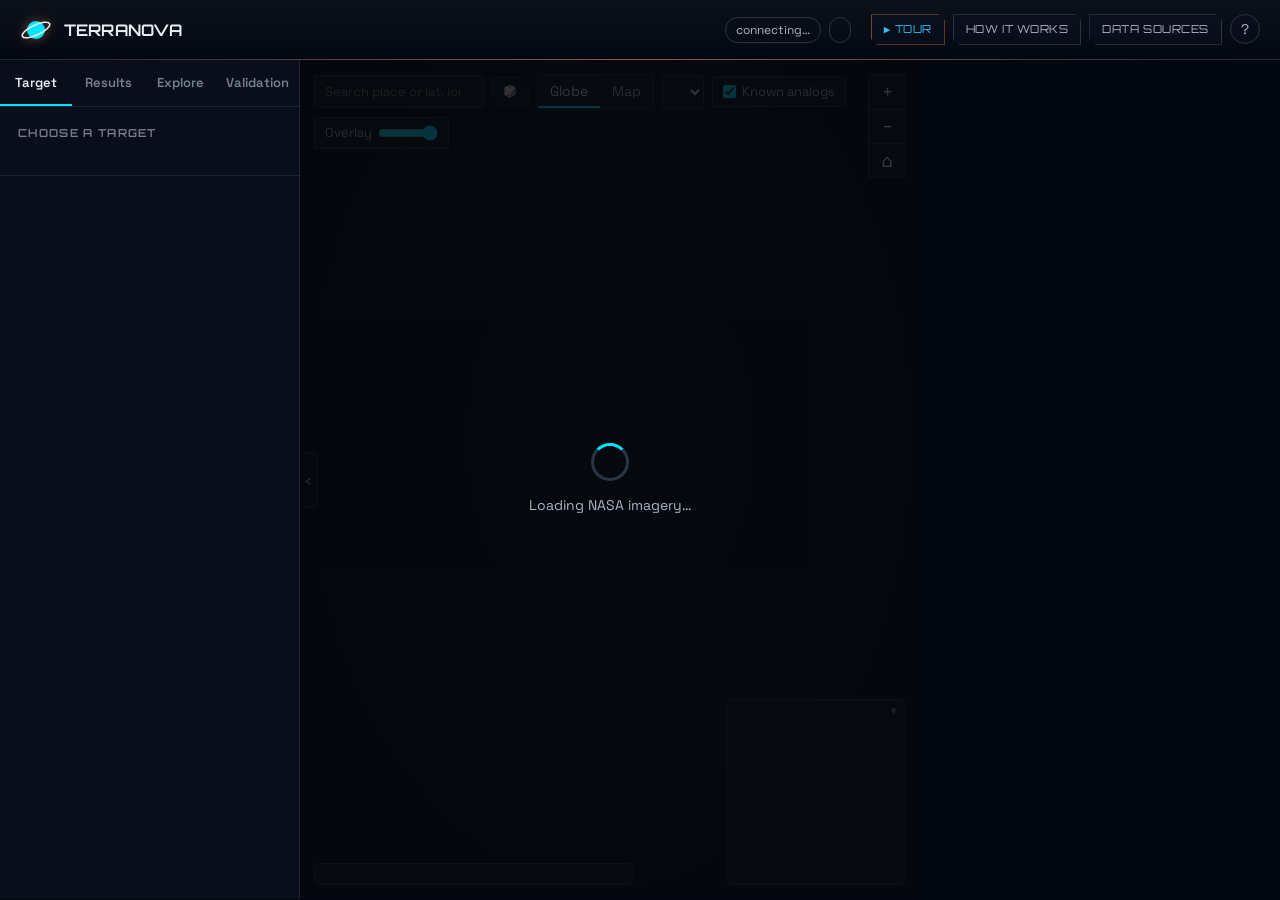
==== web/index.html @ b816eacd "feat: redesign frontend with Modern Aerospace theme and interactive starfield" ====
<!DOCTYPE html>
<html lang="en">
<head>
<meta charset="utf-8">
<meta name="viewport" content="width=device-width, initial-scale=1">
<title>TerraNova</title>
<meta name="description" content="Find places on Earth that behave like Moon and Mars base sites, scored from NASA data.">
<link rel="icon" href="data:image/svg+xml,%3Csvg xmlns='http://www.w3.org/2000/svg' viewBox='0 0 32 32'%3E%3Ccircle cx='16' cy='16' r='9' fill='%23f08a4b'/%3E%3Cellipse cx='16' cy='16' rx='15' ry='5' fill='none' stroke='%23e8edf3' stroke-width='1.6' transform='rotate(-25 16 16)'/%3E%3C/svg%3E">
<link rel="preconnect" href="https://fonts.googleapis.com">
<link rel="preconnect" href="https://fonts.gstatic.com" crossorigin>
<link href="https://fonts.googleapis.com/css2?family=Orbitron:wght@400..900&family=Space+Grotesk:wght@300..700&display=swap" rel="stylesheet">
<link rel="stylesheet" href="styles.css">
<script type="importmap">
  { "imports": { "three": "./vendor/three/three.module.min.js" } }
</script>
</head>
<body>
<a class="skip" href="#results">Skip to ranked sites</a>

<header class="topbar">
  <div class="brand">
    <svg class="brand-mark" viewBox="0 0 32 32" aria-hidden="true">
      <circle cx="16" cy="16" r="9" fill="var(--accent)"/>
      <ellipse cx="16" cy="16" rx="15" ry="5" fill="none" stroke="currentColor" stroke-width="1.6" transform="rotate(-25 16 16)"/>
    </svg>
    <div>
      <h1>TerraNova</h1>
      <p class="tagline">Earth analogs for Moon &amp; Mars base sites, scored from NASA data</p>
    </div>
  </div>
  <div class="chips" aria-live="polite">
    <span class="chip" id="chipMode">connecting…</span>
    <span class="chip" id="chipCells"></span>
    <button class="chip chip-button" id="chipAuc" type="button" hidden></button>
  </div>
  <nav class="top-actions">
    <button class="ghost tour-button" id="startTour" type="button" title="Guided tour (T)"><span aria-hidden="true">▶</span> Tour</button>
    <button class="ghost" id="openMethod" type="button">How it works</button>
    <button class="ghost" id="openSources" type="button">Data sources</button>
    <button class="icon-button" id="openKeys" type="button" aria-label="Keyboard shortcuts" title="Keyboard shortcuts (?)">?</button>
  </nav>
</header>

<main class="layout">
  <aside class="panel sidebar" id="sidebar" aria-label="Controls and Results">
    <div class="tabs" role="tablist">
      <button role="tab" id="tabTarget" aria-selected="true" aria-controls="target" type="button">Target</button>
      <button role="tab" id="tabResults" aria-selected="false" aria-controls="results" type="button">Results</button>
      <button role="tab" id="tabExplore" aria-selected="false" aria-controls="explore" type="button">Explore</button>
      <button role="tab" id="tabValidation" aria-selected="false" aria-controls="validation" type="button">Validation</button>
    </div>

    <section id="target" role="tabpanel" aria-labelledby="tabTarget">
      <div class="block">
        <h2 class="eyebrow">Choose a target</h2>
        <div id="targets" role="radiogroup" aria-label="Target site"></div>
        <div class="target-detail" id="targetDetail"></div>
      </div>
    </section>

    <section id="results" role="tabpanel" aria-labelledby="tabResults" tabindex="-1" hidden>
      <details class="advanced-settings discovery">
        <summary>Advanced Settings &amp; Filters</summary>
        <div class="block" style="padding-top: 10px;">
          <div class="block-head">
            <h3 class="eyebrow">Weights</h3>
            <button class="link-button" id="resetWeights" type="button">Reset</button>
          </div>
          <p class="hint">Drag to change how much each criterion counts.</p>
          <div class="weights" id="weights"></div>
        </div>
        <div class="block" style="padding-top: 10px; border-bottom: 0;">
          <h3 class="eyebrow">Discovery settings</h3>
          <div class="topk">
            <label for="topK">Show top <b class="num" id="topKValue">20</b> sites</label>
            <input type="range" id="topK" min="5" max="100" step="5" value="20">
          </div>
          <label class="toggle disc-toggle"><input type="checkbox" id="newOnly" checked>
            <span>New sites only <small>hide places within 500 km of a known analog</small></span></label>
          <div class="topk">
            <label for="spreadKm">Spread results: at least <b class="num" id="spreadValue">800 km</b> apart</label>
            <input type="range" id="spreadKm" min="0" max="2000" step="100" value="800">
          </div>
          <div class="disc-row">
            <label for="perCountry">Max per country</label>
            <select id="perCountry">
              <option value="0">no limit</option><option value="1">1</option>
              <option value="2" selected>2</option><option value="3">3</option><option value="5">5</option>
            </select>
          </div>
          <div class="topk">
            <label for="tolerance">Permissible error <b class="num" id="toleranceValue">exact</b></label>
            <input type="range" id="tolerance" min="0" max="3" step="0.25" value="0">
            <small class="hint">Higher = full match anywhere within a band around the target.</small>
          </div>
        </div>
      </details>
      <div class="results-head">
        <p class="hint" id="resultsSummary">Scoring…</p>
        <div class="export">
          <button class="ghost small" id="exportGeojson" type="button">GeoJSON</button>
          <button class="ghost small" id="exportCsv" type="button">CSV</button>
        </div>
      </div>
      <section class="compare" id="compare" hidden aria-label="Pinned sites"></section>
      <ol class="site-list" id="siteList"></ol>
      <article class="detail" id="detail" hidden></article>
    </section>

    <section id="explore" role="tabpanel" aria-labelledby="tabExplore" tabindex="-1" hidden></section>
    <section id="validation" role="tabpanel" aria-labelledby="tabValidation" tabindex="-1" hidden></section>
  </aside>

  <section class="stage" aria-label="Map of Earth analog scores">
    <canvas id="starfield" aria-hidden="true"></canvas>
    <div class="view" id="globe" role="img" aria-label="3D globe of analog scores. Click anywhere to inspect a location."></div>
    <canvas class="view" id="flatmap" hidden aria-label="Flat map of analog scores. Click anywhere to inspect a location."></canvas>
    <div class="labels" id="labels" aria-hidden="true"></div>

    <div class="stage-controls">
      <div class="search" role="search">
        <label class="visually-hidden" for="search">Search a place or type lat, lon</label>
        <input id="search" type="search" placeholder="Search place or lat, lon  ( / )" autocomplete="off"
          role="combobox" aria-expanded="false" aria-controls="searchResults" aria-autocomplete="list">
        <ul class="search-results" id="searchResults" role="listbox" hidden></ul>
      </div>
      <button class="ghost surprise" id="surprise" type="button" title="Fly to a random strong match you have not seen (R)" aria-label="Surprise me">🎲 <span>Surprise me</span></button>
      <div class="segmented" role="group" aria-label="View">
        <button type="button" data-view="globe" aria-pressed="true">Globe</button>
        <button type="button" data-view="map" aria-pressed="false">Map</button>
      </div>
      <label class="select">
        <span class="visually-hidden">Map layer</span>
        <select id="layer"></select>
      </label>
      <label class="toggle">
        <input type="checkbox" id="showKnown" checked>
        <span>Known analogs</span>
      </label>
      <label class="toggle opacity" title="Opacity of the data overlay">
        <span>Overlay</span>
        <input type="range" id="overlayOpacity" min="0" max="100" step="5" value="100" aria-label="Overlay opacity">
      </label>
    </div>

    <div class="zoom-controls" role="group" aria-label="Zoom">
      <button type="button" id="zoomIn" aria-label="Zoom in" title="Zoom in (or scroll)">+</button>
      <button type="button" id="zoomOut" aria-label="Zoom out" title="Zoom out">−</button>
      <button type="button" id="zoomHome" aria-label="Reset view" title="Reset view">⌂</button>
    </div>

    <div class="legend" id="legend" aria-live="polite"></div>

    <button class="edge-toggle left" id="toggleSidebar" type="button" aria-controls="sidebar" aria-expanded="true" aria-label="Hide the sidebar">‹</button>

    <figure class="twin" id="twin">
      <button class="box-toggle" id="twinToggle" type="button" aria-expanded="true" aria-label="Hide the target globe">▾</button>
      <canvas id="twinCanvas" width="360" height="360" tabindex="0" role="img"
        aria-label="Target body globe. Drag or use arrow keys to rotate, scroll to zoom, double-click or Home to return to the site."></canvas>
      <figcaption id="twinCaption"></figcaption>
    </figure>

    <div class="tooltip" id="tooltip" role="status" hidden></div>
    <div class="tour-caption" id="tourCaption" role="status" aria-live="polite" hidden>
      <div class="tour-step" id="tourStep"></div>
      <p id="tourText"></p>
      <div class="tour-actions">
        <button class="ghost small" id="tourPrev" type="button">Back</button>
        <button class="primary small" id="tourNext" type="button">Next</button>
        <button class="link-button" id="tourStop" type="button">End tour</button>
      </div>
      <div class="tour-progress"><i id="tourBar"></i></div>
    </div>

    <div class="loading" id="loading">
      <div class="spinner" aria-hidden="true"></div>
      <p id="loadingText">Loading NASA imagery…</p>
    </div>
  </section>
</main>

<dialog id="welcomeModal" aria-labelledby="welcomeTitle">
  <div class="dialog-body" style="text-align: center; padding: 40px;">
    <h2 id="welcomeTitle" style="font-size: 24px; margin-bottom: 10px;">Welcome to TerraNova</h2>
    <p style="margin-bottom: 30px; font-size: 15px;">Discover places on Earth that act as analogs for Moon and Mars base sites, based on NASA data.<br>To get started, choose a target below:</p>
    <div id="welcomeTargets" role="radiogroup" aria-label="Target site" class="target-grid" style="justify-content: center; max-width: 600px; margin: 0 auto;">
      <!-- Populated dynamically like #targets -->
    </div>
    <div style="margin-top: 30px;">
      <button class="primary" id="welcomeStartBtn" type="button" disabled>Select a target to start</button>
    </div>
  </div>
</dialog>

<dialog id="methodDialog" aria-labelledby="methodTitle">
  <div class="dialog-body">
    <div class="dialog-head">
      <h2 id="methodTitle">How it works</h2>
      <button class="icon-button" data-close type="button" aria-label="Close">✕</button>
    </div>
    <div id="methodContent"></div>
  </div>
</dialog>

<dialog id="sourcesDialog" aria-labelledby="sourcesTitle">
  <div class="dialog-body">
    <div class="dialog-head">
      <h2 id="sourcesTitle">Data sources</h2>
      <button class="icon-button" data-close type="button" aria-label="Close">✕</button>
    </div>
    <div id="sourcesContent"></div>
  </div>
</dialog>

<section class="godseye" id="godseye" hidden aria-label="God's Eye 3D site view">
  <canvas id="geCanvas"></canvas>
  <header class="ge-top">
    <div>
      <p class="eyebrow ge-eyebrow">God's Eye · 3D terrain</p>
      <h2 id="geTitle"></h2>
      <p class="ge-sub" id="geSub"></p>
      <div class="ge-badges" id="geBadges"></div>
    </div>
    <div class="ge-top-actions">
      <button class="ghost small" id="geReset" type="button" title="Reset camera, sun, surface, height, overlays and tools">Reset all</button>
      <button class="icon-button ge-close" id="geClose" type="button" aria-label="Close 3D view (Esc)">✕</button>
    </div>
  </header>
  <aside class="ge-panel">
    <h3 class="eyebrow">Terrain in the scored cell</h3>
    <div id="geStats" class="ge-stats"></div>
    <h3 class="eyebrow">Sun</h3>
    <div class="segmented ge-presets" role="group" aria-label="Sun presets">
      <button type="button" data-sun="earth">Midday</button>
      <button type="button" data-sun="evening">Evening</button>
      <button type="button" data-sun="lunar">Lunar pole</button>
    </div>
    <label class="ge-slider">Elevation <b id="geSunElevValue" class="num"></b>
      <input type="range" id="geSunElev" min="0.5" max="85" step="0.5" value="55"></label>
    <label class="ge-slider">Direction <b id="geSunAzValue" class="num"></b>
      <input type="range" id="geSunAz" min="0" max="359" step="1" value="160"></label>
    <p class="hint" id="geSunNote"></p>
    <h3 class="eyebrow">View</h3>
    <div class="segmented ge-presets" role="group" aria-label="Surface">
      <button type="button" data-imagery="s2" aria-pressed="true">Satellite</button>
      <button type="button" data-imagery="relief" aria-pressed="false">Relief</button>
      <button type="button" data-imagery="slope" aria-pressed="false">Slope</button>
      <button type="button" data-imagery="elevation" aria-pressed="false">Elevation</button>
    </div>
    <div class="ge-slope-legend ge-elev-legend" id="geElevLegend" hidden>
      <div class="ramp"></div>
      <div class="scale num"><span id="geElevLo"></span><span id="geElevHi"></span></div>
    </div>
    <div class="ge-slope-legend" id="geSlopeLegend" hidden>
      <div class="ramp"></div>
      <div class="scale num"><span>0°</span><span>5°</span><span>15° rover limit</span><span>30°+</span></div>
    </div>
    <label class="toggle ge-toggle"><input type="checkbox" id="geContours"><span>Contour lines <small id="geContourStep"></small></span></label>
    <label class="ge-slider">Height exaggeration <b id="geExagValue" class="num">1× true scale</b>
      <input type="range" id="geExag" min="1" max="6" step="0.5" value="1"></label>
    <label class="toggle ge-toggle"><input type="checkbox" id="geCell" checked><span>Outline the scored cell</span></label>
    <h3 class="eyebrow">Explore</h3>
    <div class="ge-tools">
      <button class="ghost small" type="button" id="geProfileBtn" aria-pressed="false">Measure a profile</button>
      <button class="ghost small" type="button" id="geSunPlay" aria-pressed="false">▶ Play sun</button>
    </div>
    <p class="hint" id="geToolHint">Click the terrain to probe any point.</p>
    <div id="geProbe" class="ge-probe" hidden></div>
    <div id="geProfile" class="ge-profile" hidden></div>
    <p class="hint ge-status" id="geStatus" role="status"></p>
  </aside>
  <div class="ge-hud">
    <div class="ge-north" aria-hidden="true"><svg id="geNorth" viewBox="0 0 20 20" width="22" height="22"><path d="M10 2 L15 16 L10 13 L5 16 Z" fill="#f08a4b"/><path d="M10 2 L10 13 L5 16 Z" fill="#ffb27d"/></svg><small>N</small></div>
    <div class="ge-scale"><div class="ge-scale-bar" id="geScaleBar"></div><span id="geScaleLabel" class="num"></span></div>
    <div class="ge-vscale" id="geVScale">Vertical: true scale</div>
  </div>
  <div class="ge-hover" id="geHover" hidden></div>
  <p class="ge-credit" id="geCredit"></p>
  <div class="loading ge-loading" id="geLoading"><div class="spinner" aria-hidden="true"></div><p>Descending…</p></div>
</section>

<dialog id="keysDialog" aria-labelledby="keysTitle">
  <div class="dialog-body">
    <div class="dialog-head">
      <h2 id="keysTitle">Keyboard shortcuts</h2>
      <button class="icon-button" data-close type="button" aria-label="Close">✕</button>
    </div>
    <table class="keys">
      <tr><td><kbd>/</kbd></td><td>Search a place or coordinates</td></tr>
      <tr><td><kbd>J</kbd> <kbd>K</kbd></td><td>Next / previous ranked site</td></tr>
      <tr><td><kbd>E</kbd></td><td>God's Eye 3D view of the open site</td></tr>
      <tr><td><kbd>P</kbd></td><td>Pin the open site to compare</td></tr>
      <tr><td><kbd>G</kbd> <kbd>M</kbd></td><td>Globe / flat map</td></tr>
      <tr><td><kbd>+</kbd> <kbd>−</kbd> <kbd>0</kbd></td><td>Zoom in / out / reset</td></tr>
      <tr><td><kbd>V</kbd></td><td>Validation tab</td></tr>
      <tr><td><kbd>T</kbd></td><td>Start the guided tour</td></tr>
      <tr><td><kbd>R</kbd></td><td>Surprise me: fly to a random strong match</td></tr>
      <tr><td><kbd>Esc</kbd></td><td>Close the 3D view, a dialog or the tour</td></tr>
    </table>
  </div>
</dialog>

<div class="toast" id="toast" role="alert" hidden></div>

<script type="module" src="app.js"></script>
</body>
</html>
---- web/styles.css ----
/* TerraNova - interface styles. Dark "mission" theme, no external assets. */

:root {
  color-scheme: dark;
  --bg: #030712;
  --bg-2: #0b1120;
  --panel: #090e1a;
  --panel-2: #101725;
  --line: #1d2633;
  --line-2: #2a3545;
  --ink: #e8edf3;
  --ink-2: #aab5c3;
  --ink-3: #74818f;
  --accent: #00e5ff;
  --accent-strong: #38bdf8;
  --accent-soft: rgba(0, 229, 255, 0.15);
  --moon: #c9d3e0;
  --mars: #e0724a;
  --good: #0ca30c;
  --focus: #7cc4ff;
  --radius: 6px;
  --radius-sm: 3px;
  --font: "Space Grotesk", system-ui, -apple-system, sans-serif;
  --mono: "Orbitron", ui-monospace, "Cascadia Mono", monospace;
  --shadow: 0 10px 30px rgba(0, 0, 0, 0.45);
}

* { box-sizing: border-box; }
/* The hidden attribute must beat any display rule (e.g. .view { display: block }),
   otherwise a hidden view keeps covering the other one and swallows pointer events. */
[hidden] { display: none !important; }
html, body { height: 100%; }
body { overflow-x: hidden; }
body {
  margin: 0;
  background: var(--bg);
  color: var(--ink);
  font: 14px/1.5 var(--font);
  -webkit-font-smoothing: antialiased;
}
h1, h2, h3 { margin: 0; font-family: var(--mono); font-weight: 700; letter-spacing: 0.03em; text-transform: uppercase; }
p { margin: 0; }
a { color: var(--accent-strong); text-underline-offset: 2px; }
button { font: inherit; color: inherit; }
:focus-visible { outline: 2px solid var(--focus); outline-offset: 2px; border-radius: 4px; }
.visually-hidden { position: absolute; width: 1px; height: 1px; overflow: hidden; clip: rect(0 0 0 0); white-space: nowrap; }
.skip { position: absolute; left: -999px; top: 8px; z-index: 50; background: var(--panel); padding: 8px 12px; }
.skip:focus { left: 8px; }
.num { font-variant-numeric: tabular-nums; }

/* ------------------------------------------------------------------ top bar */

.topbar {
  display: flex; align-items: center; gap: 20px;
  padding: 10px 20px; min-height: 60px;
  border-bottom: 1px solid var(--line);
  background: linear-gradient(180deg, #0b111a, var(--bg));
}
.brand { display: flex; align-items: center; gap: 12px; min-width: 0; }
.brand-mark { width: 32px; height: 32px; color: var(--ink); flex: none; }
.brand h1 { font-size: 16px; font-weight: 650; letter-spacing: 0.01em; }
.tagline { color: var(--ink-3); font-size: 12px; }
.chips { display: flex; gap: 8px; flex-wrap: wrap; margin-left: auto; }
.chip {
  display: inline-flex; align-items: center; gap: 6px;
  padding: 3px 10px; border: 1px solid var(--line-2); border-radius: 999px;
  color: var(--ink-2); font-size: 12px; white-space: nowrap; background: transparent;
}
.chip .dot { width: 7px; height: 7px; border-radius: 50%; background: var(--ink-3); }
.chip .dot.on { background: var(--good); box-shadow: 0 0 8px var(--good); }
.chip-button { cursor: pointer; }
.chip-button:hover { border-color: var(--accent); color: var(--ink); }
.top-actions { display: flex; gap: 8px; }

button.ghost {
  background: rgba(11, 18, 33, 0.4); border: 1px solid var(--line-2); border-radius: 0;
  padding: 6px 12px; cursor: pointer; color: var(--ink-2); transition: all 0.2s ease;
  clip-path: polygon(0 0, calc(100% - 6px) 0, 100% 6px, 100% 100%, 6px 100%, 0 calc(100% - 6px));
  font-family: var(--mono); text-transform: uppercase; letter-spacing: 0.05em; font-size: 11px;
}
button.ghost:hover { color: var(--accent); border-color: var(--accent); background: rgba(0, 229, 255, 0.1); box-shadow: 0 0 10px rgba(0,229,255,0.2); }
button.ghost.small { padding: 4px 10px; font-size: 10px; clip-path: polygon(0 0, calc(100% - 4px) 0, 100% 4px, 100% 100%, 4px 100%, 0 calc(100% - 4px)); }
.link-button { background: none; border: 0; color: var(--accent-strong); cursor: pointer; padding: 2px 4px; font-size: 12px; }
.icon-button { background: rgba(11, 18, 33, 0.4); border: 1px solid var(--line-2); border-radius: 50%; width: 30px; height: 30px; cursor: pointer; color: var(--ink-2); transition: all 0.2s ease; display: inline-flex; align-items: center; justify-content: center; }

/* ------------------------------------------------------------------- layout */

.layout {
  --sidebar-w: 360px;
  display: grid;
  grid-template-columns: var(--sidebar-w) minmax(0, 1fr);
  height: calc(100vh - 61px);
  min-height: 560px;
}
.panel { background: var(--panel); overflow-y: auto; scrollbar-width: thin; scrollbar-color: var(--line-2) transparent; display: flex; flex-direction: column; }
.sidebar { border-right: 1px solid var(--line); }
.block { padding: 18px 18px 20px; border-bottom: 1px solid var(--line); }
.block-head { display: flex; justify-content: space-between; align-items: baseline; }
.eyebrow { font-size: 11px; font-weight: 600; letter-spacing: 0.12em; text-transform: uppercase; color: var(--ink-3); margin-bottom: 12px; }
.hint { color: var(--ink-3); font-size: 12px; }

/* ------------------------------------------------------------------ targets */

.targets { display: grid; grid-template-columns: 1fr 1fr; gap: 10px; }
.target-card {
  display: flex; flex-direction: column; align-items: center; gap: 8px; text-align: center;
  padding: 14px 8px 12px; border: 1px solid var(--line-2); border-radius: var(--radius);
  background: var(--panel-2); cursor: pointer; transition: border-color .15s, background .15s;
}
.target-card:hover { border-color: var(--ink-3); }
.target-card[aria-checked="true"] { border-color: var(--accent); background: linear-gradient(180deg, var(--accent-soft), transparent); }
.planet {
  width: 64px; height: 64px; border-radius: 50%;
  background-size: 200% 100%; background-position: 30% 50%;
  box-shadow: inset -12px -8px 22px rgba(0,0,0,.85), inset 4px 3px 10px rgba(255,255,255,.12), 0 0 18px rgba(0,0,0,.6);
}
.target-card strong { font-size: 13px; font-weight: 600; line-height: 1.25; }
.target-card small { color: var(--ink-3); font-size: 11px; }
.target-detail { margin-top: 14px; }
.target-detail p { color: var(--ink-2); font-size: 13px; }
.target-links { display: flex; flex-wrap: wrap; gap: 4px 14px; margin: 8px 0 12px; font-size: 12px; }
.profile { width: 100%; border-collapse: collapse; font-size: 12px; }
.profile caption { text-align: left; color: var(--ink-3); font-size: 11px; letter-spacing: .1em; text-transform: uppercase; padding-bottom: 6px; }
.profile th, .profile td { padding: 5px 0; border-top: 1px solid var(--line); text-align: left; vertical-align: top; }
.profile th { font-weight: 500; color: var(--ink-2); padding-right: 8px; }
.profile td { color: var(--ink); text-align: right; }
.profile td .note { display: block; color: var(--ink-3); font-size: 11px; white-space: normal; }
.tag {
  display: inline-block; padding: 0 6px; border-radius: 4px; font-size: 10.5px; letter-spacing: .02em;
  border: 1px solid var(--line-2); color: var(--ink-2); white-space: nowrap;
}

/* ------------------------------------------------------------------ weights */

.weights { display: flex; flex-direction: column; gap: 12px; margin-top: 12px; }
.weight label { display: flex; justify-content: space-between; gap: 8px; font-size: 13px; }
.weight .val { color: var(--ink-2); font-variant-numeric: tabular-nums; }
.weight.off label span:first-child { color: var(--ink-3); }
.weight .sub { color: var(--ink-3); font-size: 11px; }
input[type=range] { width: 100%; accent-color: var(--accent); margin: 4px 0 0; height: 20px; }

/* -------------------------------------------------------------------- stage */

.stage {
  position: relative; overflow: hidden; min-width: 0;
  background: radial-gradient(ellipse at 50% 45%, #050b1a 0%, #030712 70%);
}
#starfield {
  position: absolute; inset: 0; width: 100%; height: 100%;
  pointer-events: none; z-index: 0;
}
.view { position: absolute; inset: 0; width: 100%; height: 100%; display: block; }
.view canvas { display: block; }
#globe { cursor: grab; }
#globe:active { cursor: grabbing; }
#flatmap { cursor: crosshair; }
.labels { position: absolute; inset: 0; pointer-events: none; overflow: hidden; }
.marker {
  position: absolute; transform: translate(-50%, -50%);
  min-width: 22px; height: 22px; padding: 0 5px; border-radius: 11px;
  display: grid; place-items: center;
  background: rgba(8, 12, 18, .85); border: 1.5px solid var(--accent);
  color: var(--ink); font-size: 11px; font-weight: 650; font-variant-numeric: tabular-nums;
  pointer-events: auto; cursor: pointer; transition: transform .15s, background .15s;
}
.marker:hover, .marker.active { background: var(--accent); color: #1b0c03; transform: translate(-50%, -50%) scale(1.15); }
.marker.known {
  min-width: 10px; width: 10px; height: 10px; padding: 0; border-radius: 2px;
  transform: translate(-50%, -50%) rotate(45deg);
  background: var(--ink); border: 1.5px solid #06090f; cursor: help;
}
.marker.known:hover { transform: translate(-50%, -50%) rotate(45deg) scale(1.3); background: #fff; }
.marker.pick { min-width: 14px; width: 14px; height: 14px; padding: 0; border: 2px solid #fff; background: transparent; box-shadow: 0 0 0 2px rgba(0,0,0,.5); pointer-events: none; }

.stage-controls {
  position: absolute; top: 14px; left: 14px; display: flex; gap: 8px; flex-wrap: wrap; align-items: center;
}
.segmented { display: inline-flex; border: 1px solid var(--line-2); border-radius: var(--radius-sm); overflow: hidden; background: rgba(10,15,23,.85); }
.segmented button { border: 0; background: transparent; padding: 6px 12px; cursor: pointer; color: var(--ink-2); }
.segmented button[aria-pressed="true"] { background: var(--panel-2); color: var(--ink); box-shadow: inset 0 -2px 0 var(--accent); }
.select select {
  background: rgba(10,15,23,.85); color: var(--ink); border: 1px solid var(--line-2);
  border-radius: var(--radius-sm); padding: 6px 10px; font: inherit;
}
.toggle {
  display: inline-flex; align-items: center; gap: 6px; padding: 5px 10px;
  background: rgba(10,15,23,.85); border: 1px solid var(--line-2); border-radius: var(--radius-sm);
  color: var(--ink-2); font-size: 13px; cursor: pointer;
}
.toggle input { accent-color: var(--accent); margin: 0; }

.legend {
  position: absolute; left: 14px; bottom: 14px; width: min(320px, calc(100% - 28px));
  padding: 10px 12px; border: 1px solid var(--line-2); border-radius: var(--radius);
  background: rgba(10,15,23,.88); backdrop-filter: blur(6px);
}
.legend .title { font-size: 12px; color: var(--ink); font-weight: 600; }
.legend .ramp { height: 10px; border-radius: 3px; margin: 7px 0 4px; }
.legend .scale { display: flex; justify-content: space-between; font-size: 11px; color: var(--ink-3); font-variant-numeric: tabular-nums; }
.legend .note { font-size: 11px; color: var(--ink-3); margin-top: 4px; }

.twin {
  position: absolute; right: 14px; bottom: 14px; margin: 0; width: 180px;
  padding: 8px; border: 1px solid var(--line-2); border-radius: var(--radius);
  background: rgba(10,15,23,.88); text-align: center;
}
.twin canvas { width: 164px; height: 164px; display: block; margin: 0 auto; }
.twin figcaption { font-size: 11px; color: var(--ink-3); line-height: 1.35; margin-top: 4px; }
.twin figcaption strong { color: var(--ink); font-weight: 600; display: block; font-size: 12px; }

.tooltip {
  position: absolute; pointer-events: none; z-index: 5;
  padding: 7px 10px; border-radius: var(--radius-sm); border: 1px solid var(--line-2);
  background: rgba(6,9,15,.94); font-size: 12px; box-shadow: var(--shadow); white-space: nowrap;
}
.tooltip .t-title { font-weight: 600; }
.tooltip .t-sub { color: var(--ink-3); }
.credit { position: absolute; right: 204px; bottom: 16px; font-size: 10.5px; color: var(--ink-3); text-align: right; max-width: 280px; }
.credit a { color: var(--ink-3); }

.loading {
  position: absolute; inset: 0; display: grid; place-content: center; justify-items: center; gap: 14px;
  background: rgba(5,8,13,.8); color: var(--ink-2); z-index: 10; transition: opacity .4s;
}
.loading.done { opacity: 0; pointer-events: none; }
.spinner { width: 38px; height: 38px; border-radius: 50%; border: 3px solid var(--line-2); border-top-color: var(--accent); animation: spin 0.9s linear infinite; }
@keyframes spin { to { transform: rotate(360deg); } }

/* -------------------------------------------------------------- right panel */

.tabs { display: flex; border-bottom: 1px solid var(--line); position: sticky; top: 0; background: var(--panel); z-index: 2; }
.tabs button { flex: 1; background: none; border: 0; padding: 13px 10px; cursor: pointer; color: var(--ink-3); font-weight: 600; font-size: 13px; }
.tabs button[aria-selected="true"] { color: var(--ink); box-shadow: inset 0 -2px 0 var(--accent); }
#results, #validation { padding: 14px 16px 24px; outline: none; }
.results-head { display: flex; align-items: center; justify-content: space-between; gap: 8px; margin-bottom: 10px; }
.export { display: flex; gap: 6px; }

.site-list { list-style: none; margin: 0; padding: 0; display: flex; flex-direction: column; gap: 8px; }
.site {
  display: grid; grid-template-columns: 30px 1fr auto; gap: 4px 10px; align-items: center;
  padding: 10px 12px; border: 1px solid var(--line); border-radius: var(--radius);
  background: var(--panel-2); cursor: pointer; width: 100%; text-align: left;
  transition: border-color .15s, transform .15s;
}
.site:hover { border-color: var(--line-2); transform: translateX(2px); }
.site.active { border-color: var(--accent); }
.site .rank {
  grid-row: span 2; width: 28px; height: 28px; border-radius: 50%; display: grid; place-items: center;
  border: 1.5px solid var(--accent); font-size: 12px; font-weight: 700; font-variant-numeric: tabular-nums;
}
.site .name { font-weight: 600; font-size: 13.5px; overflow: hidden; text-overflow: ellipsis; white-space: nowrap; }
.site .meta { color: var(--ink-3); font-size: 11.5px; display: flex; gap: 8px; align-items: center; flex-wrap: wrap; }
.site .score { grid-row: span 2; text-align: right; }
.site .score b { display: block; font-size: 17px; font-variant-numeric: tabular-nums; color: var(--ink); }
.site .score small { color: var(--ink-3); font-size: 11px; }
.site .bar { grid-column: 2 / 4; }

.bar { height: 4px; border-radius: 2px; background: var(--line); overflow: hidden; }
.bar > i { display: block; height: 100%; border-radius: 2px; background: var(--accent); }

.novelty { display: inline-flex; align-items: center; gap: 4px; font-size: 10.5px; padding: 0 7px; border-radius: 999px; border: 1px solid var(--line-2); color: var(--ink-2); white-space: nowrap; }
.novelty.new { border-color: var(--accent); color: var(--accent-strong); }
.novelty.new::before { content: "✦"; font-size: 9px; }
.novelty.known { color: var(--ink-3); }
.novelty.known::before { content: "◆"; font-size: 8px; }

/* detail */
.detail { animation: rise .25s ease-out; }
@keyframes rise { from { opacity: 0; transform: translateY(6px); } to { opacity: 1; transform: none; } }
.detail .back { margin-bottom: 12px; }
.detail h3 { font-size: 19px; font-weight: 650; line-height: 1.25; }
.detail .coords { display: flex; gap: 8px; align-items: center; color: var(--ink-3); font-size: 12px; margin: 4px 0 12px; flex-wrap: wrap; }
.hero { display: flex; align-items: flex-end; gap: 14px; padding: 14px; border-radius: var(--radius); background: var(--panel-2); border: 1px solid var(--line); }
.hero .big { font-size: 40px; font-weight: 700; line-height: 1; font-variant-numeric: tabular-nums; }
.hero .big small { font-size: 18px; color: var(--ink-3); font-weight: 600; }
.hero .what { color: var(--ink-2); font-size: 12px; }
.hero .what b { color: var(--ink); font-weight: 600; }
.section-title { font-size: 11px; font-weight: 600; letter-spacing: .12em; text-transform: uppercase; color: var(--ink-3); margin: 18px 0 8px; }
.crit { padding: 8px 0; border-top: 1px solid var(--line); }
.crit:first-of-type { border-top: 0; }
.crit .row { display: flex; justify-content: space-between; gap: 8px; font-size: 13px; }
.crit .row .pct { font-variant-numeric: tabular-nums; color: var(--ink); font-weight: 600; }
.crit .vs { color: var(--ink-3); font-size: 11.5px; margin: 2px 0 5px; }
.crit.off { opacity: .55; }
.crit .bar { height: 6px; border-radius: 3px; }
.crit .bar > i { border-radius: 3px; }
.notice { font-size: 12px; color: var(--ink-2); border-left: 2px solid var(--accent); padding: 4px 0 4px 10px; margin-top: 10px; }
.verify { display: grid; grid-template-columns: 1fr 1fr; gap: 8px; }
.verify a {
  display: block; padding: 8px 10px; border: 1px solid var(--line-2); border-radius: var(--radius-sm);
  text-decoration: none; color: var(--ink); font-size: 12.5px; background: var(--panel-2);
}
.verify a:hover { border-color: var(--accent); }
.verify a small { display: block; color: var(--ink-3); font-size: 11px; }
details.drawer { margin-top: 10px; border: 1px solid var(--line); border-radius: var(--radius-sm); background: var(--bg-2); }
details.drawer summary { cursor: pointer; padding: 8px 10px; color: var(--ink-2); font-size: 12.5px; }
details.drawer > div { padding: 0 10px 10px; font-size: 12px; color: var(--ink-2); }
details.drawer ul { margin: 0; padding-left: 18px; }
details.drawer li { margin: 4px 0; }
pre.json { max-height: 260px; overflow: auto; font: 11px/1.45 var(--mono); color: var(--ink-2); background: #05080c; padding: 10px; border-radius: 6px; margin: 8px 0 0; }

/* validation */
.auc-hero { display: flex; gap: 14px; align-items: center; padding: 14px; border-radius: var(--radius); background: var(--panel-2); border: 1px solid var(--line); }
.auc-hero .big { font-size: 38px; font-weight: 700; font-variant-numeric: tabular-nums; line-height: 1; }
.auc-hero p { color: var(--ink-2); font-size: 12.5px; }
.controls { width: 100%; border-collapse: collapse; font-size: 12px; margin-top: 8px; }
.controls th { text-align: left; font-weight: 500; color: var(--ink-3); font-size: 11px; padding: 6px 4px; border-bottom: 1px solid var(--line); }
.controls td { padding: 7px 4px; border-bottom: 1px solid var(--line); vertical-align: middle; }
.controls td.n { text-align: right; font-variant-numeric: tabular-nums; }
.controls .pbar { width: 70px; }
.role { font-size: 10.5px; padding: 0 6px; border-radius: 4px; border: 1px solid var(--line-2); white-space: nowrap; }
.role.positive { border-color: var(--accent); color: var(--accent-strong); }
.role.negative { color: var(--ink-3); }
.role.geology { color: var(--ink-2); border-style: dashed; }

/* dialogs */
dialog {
  width: min(760px, calc(100vw - 32px)); max-height: calc(100vh - 48px); padding: 0;
  border: 1px solid var(--line-2); border-radius: 14px; background: var(--panel); color: var(--ink);
  box-shadow: var(--shadow);
}
dialog::backdrop { background: rgba(2, 4, 8, .7); backdrop-filter: blur(3px); }
.dialog-body { padding: 20px 24px 24px; overflow-y: auto; max-height: calc(100vh - 50px); }
.dialog-head { display: flex; justify-content: space-between; align-items: center; margin-bottom: 14px; }
.dialog-head h2 { font-size: 18px; }
.dialog-body h3 { font-size: 14px; margin: 18px 0 6px; }
.dialog-body p, .dialog-body li { color: var(--ink-2); font-size: 13.5px; }
.dialog-body ol, .dialog-body ul { padding-left: 20px; margin: 6px 0; }
.dialog-body li { margin: 4px 0; }
.formula { font: 13px/1.6 var(--mono); background: #05080c; border: 1px solid var(--line); border-radius: 8px; padding: 10px 12px; color: var(--ink); overflow-x: auto; }
.src-table { width: 100%; border-collapse: collapse; font-size: 12.5px; margin-top: 6px; }
.src-table th, .src-table td { text-align: left; padding: 6px 6px; border-bottom: 1px solid var(--line); vertical-align: top; }
.src-table th { color: var(--ink-3); font-weight: 500; }
.src-table code { font-family: var(--mono); font-size: 11.5px; color: var(--ink-2); }

.toast {
  position: fixed; bottom: 20px; left: 50%; transform: translateX(-50%); z-index: 60;
  padding: 10px 16px; border-radius: var(--radius); background: #3a1414; border: 1px solid #7a2a2a; color: #ffd9d9;
  box-shadow: var(--shadow); max-width: min(560px, calc(100vw - 32px));
}

/* --------------------------------------------------------------- responsive */

@media (max-width: 1280px) {
  .layout { grid-template-columns: 300px minmax(0, 1fr) 360px; }
  .tagline { display: none; }
}
@media (max-width: 1020px) {
  .layout { grid-template-columns: minmax(0, 1fr); height: auto; }
  .stage { height: min(62vh, 560px); min-height: 380px; order: -1; }
  .panel { overflow: visible; border: 0; }
  .panel-right { border-top: 1px solid var(--line); }
  .credit { display: none; }
}
@media (max-width: 640px) {
  .topbar { flex-wrap: wrap; padding: 10px 16px; gap: 10px; }
  .chips { margin-left: 0; order: 3; width: 100%; }
  .top-actions { margin-left: auto; }
  .top-actions button.ghost { padding: 5px 8px; font-size: 12px; }
  .brand h1 { font-size: 15px; }
  .twin { width: 120px; padding: 6px; }
  .twin canvas { width: 108px; height: 108px; }
  .twin figcaption { display: none; }
  .legend { width: calc(100% - 150px); }
  .block, #results, #validation { padding-left: 16px; padding-right: 16px; }
  .verify { grid-template-columns: 1fr; }
}
@media (prefers-reduced-motion: reduce) {
  *, *::before, *::after { animation-duration: 0.01ms !important; transition-duration: 0.01ms !important; }
}

/* ------------------------------------------------------------ zoom + peek */

.zoom-controls {
  position: absolute; top: 14px; right: 14px; display: flex; flex-direction: column;
  border: 1px solid var(--line-2); border-radius: var(--radius-sm); overflow: hidden;
  background: rgba(10,15,23,.88);
}
.zoom-controls button {
  width: 36px; height: 34px; border: 0; background: transparent; cursor: pointer;
  color: var(--ink); font-size: 18px; line-height: 1;
}
.zoom-controls button + button { border-top: 1px solid var(--line-2); }
.zoom-controls button:hover { background: var(--panel-2); color: var(--accent-strong); }

.tooltip.peek { width: 220px; white-space: normal; padding: 8px; }
.peek-img {
  position: relative; width: 204px; height: 204px; margin-bottom: 7px;
  border-radius: 6px; overflow: hidden; background: #0b1119;
}
.peek-img img, .peek-img canvas { width: 100%; height: 100%; display: block; object-fit: cover; }
.peek-img .cellbox {
  position: absolute; left: 37.5%; top: 37.5%; width: 25%; height: 25%;
  border: 1.5px solid var(--accent-strong); box-shadow: 0 0 0 1px rgba(0,0,0,.6);
}
.peek-img .src {
  position: absolute; left: 0; right: 0; bottom: 0; padding: 3px 6px;
  font-size: 10px; color: #dfe6ee; background: linear-gradient(transparent, rgba(0,0,0,.75));
}
.peek-img.loading::after {
  content: ""; position: absolute; inset: 0; margin: auto; width: 22px; height: 22px;
  border-radius: 50%; border: 2px solid var(--line-2); border-top-color: var(--accent);
  animation: spin .9s linear infinite;
}
.tooltip .t-row { display: flex; justify-content: space-between; gap: 8px; align-items: center; }

/* --------------------------------------------- targets, manual entry, top-k */

.group-label { font-size: 11px; color: var(--ink-3); margin: 12px 0 6px; letter-spacing: .04em; }
.group-label:first-child { margin-top: 0; }
.target-grid { display: grid; grid-template-columns: repeat(auto-fill, minmax(92px, 1fr)); gap: 8px; }
.target-grid .target-card { padding: 10px 6px 9px; gap: 6px; }
.target-grid .planet { width: 46px; height: 46px; }
.target-grid .target-card strong { font-size: 12px; }
.target-grid .target-card small { font-size: 10.5px; }
.planet-custom {
  display: grid; place-items: center; background: var(--panel); border: 1px dashed var(--ink-3);
  box-shadow: none; color: var(--ink-2); font-size: 20px;
}
.how { margin-top: 10px; font-size: 12px !important; color: var(--ink-3) !important; }
.how b { color: var(--ink-2); font-weight: 600; }
.profile tr.unused th { color: var(--ink-3); }

.manual { margin-top: 12px; display: flex; flex-direction: column; gap: 8px; }
.manual-row { display: grid; grid-template-columns: 1fr 118px; gap: 2px 8px; align-items: center; }
.manual-use { display: flex; gap: 6px; align-items: center; font-size: 12.5px; color: var(--ink-2); }
.manual-use input { accent-color: var(--accent); margin: 0; }
.manual-input { display: flex; align-items: center; gap: 4px; }
.manual-input input, .manual-body select {
  width: 100%; min-width: 0; background: var(--bg-2); color: var(--ink); border: 1px solid var(--line-2);
  border-radius: 5px; padding: 4px 6px; font: inherit; font-size: 12.5px; font-variant-numeric: tabular-nums;
}
.manual-input input:disabled { opacity: .4; }
.manual-input .unit { font-size: 11px; color: var(--ink-3); min-width: 34px; }
.range-hint { grid-column: 1 / -1; font-size: 10.5px; color: var(--ink-3); padding-left: 22px; }
.manual-body { display: grid; gap: 4px; font-size: 12px; color: var(--ink-2); margin-top: 4px; }
.manual-actions { display: flex; gap: 8px; align-items: center; flex-wrap: wrap; }
button.primary {
  background: var(--accent); color: #030712; border: 1px solid var(--accent); border-radius: 0;
  padding: 7px 14px; font-weight: 700; cursor: pointer; transition: all 0.2s ease;
  clip-path: polygon(0 0, calc(100% - 8px) 0, 100% 8px, 100% 100%, 8px 100%, 0 calc(100% - 8px));
  font-family: var(--mono); text-transform: uppercase; letter-spacing: 0.05em; font-size: 12px;
  box-shadow: 0 0 15px rgba(0,229,255,0.3);
}
button.primary:hover { background: var(--accent-strong); border-color: var(--accent-strong); box-shadow: 0 0 25px rgba(56,189,248,0.5); }

.topk { margin-bottom: 12px; padding: 10px 12px; border: 1px solid var(--line); border-radius: var(--radius); background: var(--panel-2); }
.topk label { font-size: 13px; color: var(--ink-2); }
.topk label b { color: var(--ink); }
.topk-scale { display: flex; justify-content: space-between; font-size: 10.5px; color: var(--ink-3); padding: 0 2px; }
.toggle.opacity input[type=range] { width: 80px; height: 16px; margin: 0; }

/* ------------------------------------------------------------------ polish */

.topbar { position: relative; }
.topbar::after {
  content: ""; position: absolute; left: 0; right: 0; bottom: -1px; height: 1px;
  background: linear-gradient(90deg, transparent, rgba(240,138,75,.55), transparent);
}
.brand-mark { filter: drop-shadow(0 0 6px rgba(240,138,75,.45)); }
.target-card { position: relative; overflow: hidden; }
.target-card::after {
  content: ""; position: absolute; inset: 0; pointer-events: none; opacity: 0; transition: opacity .2s;
  background: radial-gradient(circle at 50% 0%, rgba(240,138,75,.18), transparent 70%);
}
.target-card:hover::after, .target-card[aria-checked="true"]::after { opacity: 1; }
.target-card[aria-checked="true"] .planet { box-shadow: inset -12px -8px 22px rgba(0,0,0,.85), 0 0 0 2px var(--accent), 0 0 18px rgba(240,138,75,.35); }
.site .rank { transition: background .15s, color .15s; }
.site:hover .rank, .site.active .rank { background: var(--accent); color: #1b0c03; }
.site .pin-star { color: #7cc4ff; font-size: 11px; }

/* lower-ranked markers are small dots until hovered, so the top 10 stay readable */
.marker.minor { min-width: 12px; width: 12px; height: 12px; padding: 0; font-size: 0; border-width: 1.5px; background: var(--accent); }
.marker.minor:hover, .marker.minor.active, .marker.minor:focus-visible { min-width: 22px; width: auto; height: 22px; padding: 0 5px; font-size: 11px; }
.marker.pinned { box-shadow: 0 0 0 3px rgba(124,196,255,.6); }

.legend .hist { display: flex; align-items: flex-end; gap: 1px; height: 26px; margin-top: 8px; }
.legend .hist i { flex: 1; background: var(--line-2); border-radius: 1px 1px 0 0; min-height: 1px; }
.legend .hist i.hot { background: var(--accent); }
.legend .scale.abs { position: relative; height: 14px; display: block; }
.legend .scale.abs span { position: absolute; transform: translateX(-50%); white-space: nowrap; }
.legend .scale.abs span:first-child { transform: none; }
.legend .scale.abs span:last-child { transform: translateX(-100%); }
.legend .credit-line { font-size: 10.5px; color: var(--ink-3); margin-top: 6px; border-top: 1px solid var(--line); padding-top: 5px; }
.legend .credit-line a { color: var(--ink-3); }

button.primary.small { padding: 4px 10px; font-size: 12px; }
.tour-button { color: var(--accent-strong) !important; border-color: rgba(240,138,75,.45) !important; }
.icon-button:hover { color: var(--accent); border-color: var(--accent); background: rgba(0, 229, 255, 0.1); box-shadow: 0 0 10px rgba(0,229,255,0.2); }

/* ------------------------------------------------------------------ search */

.search { position: relative; }
.search input {
  width: 250px; background: rgba(10,15,23,.88); color: var(--ink); border: 1px solid var(--line-2);
  border-radius: var(--radius-sm); padding: 6px 10px; font: inherit; font-size: 13px;
}
.search input:focus { border-color: var(--accent); outline: none; box-shadow: 0 0 0 3px rgba(240,138,75,.18); }
.search-results {
  position: absolute; top: calc(100% + 4px); left: 0; width: 320px; z-index: 8; margin: 0; padding: 4px;
  list-style: none; background: rgba(8,12,18,.97); border: 1px solid var(--line-2); border-radius: var(--radius);
  box-shadow: var(--shadow);
}
.search-results li { padding: 7px 9px; border-radius: 6px; cursor: pointer; display: grid; gap: 1px; }
.search-results li[aria-selected="true"], .search-results li:hover { background: var(--panel-2); }
.search-results .s-name { font-size: 13px; }
.search-results .s-meta { font-size: 11px; color: var(--ink-3); }
.search-results .s-empty { color: var(--ink-3); font-size: 12px; cursor: default; }

/* -------------------------------------------------------------------- tour */

.tour-caption {
  position: fixed; left: 50%; bottom: 20px; transform: translateX(-50%); z-index: 9;
  width: min(560px, calc(100% - 28px)); padding: 14px 16px 10px; border-radius: 12px; z-index: 60;
  background: rgba(8,12,18,.95); border: 1px solid rgba(240,138,75,.45); box-shadow: var(--shadow);
  animation: rise .3s ease-out;
}
.tour-step { font-size: 11px; letter-spacing: .12em; text-transform: uppercase; color: var(--accent-strong); }
.tour-caption p { font-size: 14px; color: var(--ink); margin: 6px 0 10px; line-height: 1.5; }
.tour-actions { display: flex; gap: 8px; align-items: center; }
.tour-actions .link-button { margin-left: auto; }
.tour-progress { height: 2px; background: var(--line); margin-top: 10px; border-radius: 1px; overflow: hidden; }
.tour-progress i { display: block; height: 100%; background: var(--accent); transition: width .3s; }
body.touring .legend, body.touring .twin { opacity: .35; }

/* ----------------------------------------------------------------- compare */

.compare { margin-bottom: 12px; border: 1px solid rgba(124,196,255,.35); border-radius: var(--radius); background: var(--panel-2); padding: 10px 12px; }
.compare-head { display: flex; justify-content: space-between; align-items: baseline; margin-bottom: 6px; }
.compare-head h4 { font-size: 11px; letter-spacing: .12em; text-transform: uppercase; color: var(--ink-3); margin: 0; }
.compare table { width: 100%; border-collapse: collapse; font-size: 12px; table-layout: fixed; }
.compare th, .compare td { padding: 5px 4px; border-top: 1px solid var(--line); text-align: right; font-variant-numeric: tabular-nums; }
.compare th:first-child, .compare td:first-child { text-align: left; color: var(--ink-3); width: 36%; }
.compare thead th { border-top: 0; color: var(--ink); font-weight: 600; overflow: hidden; text-overflow: ellipsis; white-space: nowrap; }
.compare td.best { color: var(--accent-strong); font-weight: 600; }
.compare .unpin { background: none; border: 0; color: var(--ink-3); cursor: pointer; padding: 0 2px; }
.detail-actions { display: flex; gap: 8px; margin: 12px 0 2px; flex-wrap: wrap; align-items: center; }
.godseye-button {
  display: inline-flex; align-items: center; gap: 8px; padding: 9px 14px; border-radius: var(--radius-sm); cursor: pointer;
  background: linear-gradient(135deg, #f08a4b, #d8612a); color: #1b0c03; border: 0; font-weight: 700;
  box-shadow: 0 6px 18px rgba(240,138,75,.25);
}
.godseye-button:hover { filter: brightness(1.08); }
.godseye-button:disabled { filter: grayscale(1); opacity: .5; cursor: not-allowed; }

/* -------------------------------------------------------------- God's Eye */

.godseye { position: fixed; inset: 0; z-index: 40; background: #05080d; transition: opacity .45s, transform .45s; }
.godseye.entering { opacity: 0; transform: scale(1.04); }
.godseye canvas { position: absolute; inset: 0; width: 100%; height: 100%; display: block; }
.ge-top {
  position: absolute; top: 0; left: 0; right: 0; display: flex; justify-content: space-between; gap: 16px;
  padding: 16px 20px 28px; background: linear-gradient(180deg, rgba(4,7,11,.85), transparent); pointer-events: none;
}
.ge-top > * { pointer-events: auto; }
.ge-eyebrow { color: var(--accent-strong); margin-bottom: 4px; }
.ge-top h2 { font-size: 22px; font-weight: 650; }
.ge-sub { color: var(--ink-2); font-size: 13px; }
.ge-badges { display: flex; gap: 6px; margin-top: 6px; flex-wrap: wrap; }
.ge-top-actions { display: flex; gap: 8px; align-items: flex-start; }
.ge-close { width: 36px; height: 36px; font-size: 15px; background: rgba(10,15,23,.8); }
.ge-panel {
  position: absolute; right: 16px; top: 110px; bottom: 60px; width: 300px; overflow-y: auto; padding: 14px 16px;
  background: rgba(8,12,18,.86); border: 1px solid var(--line-2); border-radius: 12px; backdrop-filter: blur(8px);
  scrollbar-width: thin;
}
.ge-panel .eyebrow { margin: 14px 0 8px; }
.ge-panel .eyebrow:first-child { margin-top: 0; }
.ge-stats { display: grid; grid-template-columns: 1fr 1fr; gap: 8px; }
.ge-stat { padding: 8px 10px; border-radius: 8px; background: var(--panel-2); border: 1px solid var(--line); }
.ge-stat span { display: block; font-size: 11px; color: var(--ink-3); }
.ge-stat b { font-size: 16px; }
.ge-stat.wide { grid-column: 1 / -1; }
.ge-stat .bar { margin-top: 6px; height: 5px; }
.ge-stats .hint, .ge-compare { grid-column: 1 / -1; }
.ge-compare { font-size: 12px; color: var(--ink-2); border-left: 2px solid var(--accent); padding-left: 10px; margin: 2px 0 0; }
.ge-presets { display: flex; margin-bottom: 8px; }
.ge-presets button { flex: 1; }
.ge-slider { display: block; font-size: 12.5px; color: var(--ink-2); margin: 8px 0 2px; }
.ge-slider b { float: right; color: var(--ink); font-weight: 600; }
.ge-toggle { margin-top: 8px; }
.ge-status:empty { display: none; }
.ge-hud { position: absolute; left: 20px; bottom: 44px; display: flex; gap: 14px; align-items: flex-end; }
.ge-north {
  width: 44px; height: 44px; border-radius: 50%; display: grid; place-items: center; position: relative;
  background: rgba(8,12,18,.85); border: 1px solid var(--line-2);
}
.ge-north svg { display: block; }
.ge-north small { position: absolute; top: -16px; font-size: 10px; color: var(--ink-3); }
.ge-scale { display: grid; gap: 3px; font-size: 11px; color: var(--ink-2); }
.ge-scale-bar { height: 6px; border: 2px solid var(--ink); border-top: 0; min-width: 20px; }
.ge-credit { position: absolute; left: 20px; right: 340px; bottom: 12px; font-size: 10.5px; color: var(--ink-3); }
.godseye.lunar-sky .ge-top { background: linear-gradient(180deg, rgba(0,0,0,.9), transparent); }

kbd {
  display: inline-block; min-width: 22px; padding: 1px 6px; border-radius: 4px; text-align: center;
  border: 1px solid var(--line-2); border-bottom-width: 2px; background: var(--panel-2); font: 12px var(--mono); color: var(--ink);
}
.keys { border-collapse: collapse; width: 100%; }
.keys td { padding: 7px 6px; border-bottom: 1px solid var(--line); color: var(--ink-2); font-size: 13.5px; }
.keys td:first-child { width: 120px; white-space: nowrap; }

@media (max-width: 1020px) {
  .search input { width: 180px; }
  .ge-panel { top: auto; bottom: 0; right: 0; left: 0; width: auto; max-height: 45vh; border-radius: 12px 12px 0 0; }
  .ge-hud { bottom: calc(45vh + 12px); }
  .ge-credit { display: none; }
  .tour-caption { bottom: 10px; }
}

/* stage controls never run under the zoom buttons */
.stage-controls { right: 64px; }
.select select { max-width: 190px; }
.search input { width: 220px; }
@media (max-width: 1280px) { .search input { width: 170px; } .toggle.opacity input[type=range] { width: 60px; } }
.target-grid .target-card small { white-space: nowrap; }

.target-grid .target-card.custom small { white-space: normal; }
.ge-credit { left: 0; right: 0; bottom: 0; padding: 18px 340px 8px 20px; background: linear-gradient(transparent, rgba(4,7,11,.85)); }
.ge-scale, .ge-north small { text-shadow: 0 1px 3px #000; }
.ge-scale { padding: 4px 8px; border-radius: 6px; background: rgba(8,12,18,.7); }

.profile caption { padding-top: 12px; }
@media (max-width: 640px) {
  .legend .hist, .legend .note, .legend .credit-line, .legend .hist + .scale { display: none; }
  .legend { width: calc(100% - 150px); padding: 8px 10px; }
}

/* rotatable target globe */
.twin canvas { cursor: grab; touch-action: none; border-radius: 50%; }
.twin canvas:active { cursor: grabbing; }
.twin canvas:focus-visible { outline: 2px solid var(--focus); outline-offset: 2px; }
.twin-hint { display: block; font-size: 10px; color: var(--ink-3); opacity: .8; margin-top: 2px; }

/* planet thumbnails on the target cards turn slowly when hovered */
.planet { background-repeat: repeat-x; }
.target-card:hover .planet, .target-card:focus-visible .planet { animation: planet-spin 9s linear infinite; }
@keyframes planet-spin { from { background-position: 30% 50%; } to { background-position: -170% 50%; } }
@media (prefers-reduced-motion: reduce) { .target-card .planet { animation: none !important; } }

/* ------------------------------------------------------ discovery + robust */
.discovery { margin-bottom: 12px; border: 1px solid var(--line); border-radius: var(--radius); background: var(--panel-2); }
.discovery summary { cursor: pointer; padding: 9px 12px; font-size: 12px; font-weight: 600; letter-spacing: .08em; text-transform: uppercase; color: var(--ink-3); }
.discovery[open] summary { border-bottom: 1px solid var(--line); }
.discovery .topk { border: 0; background: none; margin: 0; padding: 8px 12px 4px; }
.discovery .hint { display: block; margin-top: 2px; font-size: 11px; }
.disc-toggle { border: 0; background: none; padding: 8px 12px 2px; align-items: flex-start; }
.disc-toggle small { display: block; color: var(--ink-3); font-size: 11px; }
.disc-row { display: flex; justify-content: space-between; align-items: center; padding: 6px 12px; font-size: 13px; color: var(--ink-2); }
.disc-row select { background: var(--bg-2); color: var(--ink); border: 1px solid var(--line-2); border-radius: 5px; padding: 3px 6px; font: inherit; font-size: 12.5px; }
.site .stable { font-size: 10.5px; color: var(--ink-3); }
.robust { margin-top: 10px; padding: 10px 12px; border: 1px solid var(--line); border-radius: var(--radius); }
.robust .row { display: flex; justify-content: space-between; font-size: 13px; margin-bottom: 5px; }
.robust small { display: block; color: var(--ink-3); font-size: 11px; margin-top: 5px; }
.views { display: grid; grid-template-columns: 1fr 1fr; gap: 8px; }
.views figure { margin: 0; border: 1px solid var(--line); border-radius: 8px; overflow: hidden; background: var(--bg-2); }
.views img { width: 100%; aspect-ratio: 1; object-fit: cover; display: block; }
.views figcaption { font-size: 11px; color: var(--ink-2); padding: 5px 7px; line-height: 1.35; }
.views figcaption small { color: var(--ink-3); }
.views figure.missing img { display: none; }
.views figure.missing figcaption::before { content: "Not available offline. "; color: var(--ink-3); }
.peek3d { width: 100%; height: 100%; display: block; }
.peek-badge { position: absolute; top: 6px; right: 6px; font-size: 10px; padding: 1px 6px; border-radius: 999px; background: rgba(0,0,0,.6); color: var(--ink-2); }

/* ------------------------------------------------------------ explore tab */
#explore { padding: 14px 16px 24px; outline: none; }
.axes { display: flex; gap: 10px; margin: 8px 0; }
.axes label { flex: 1; display: grid; gap: 3px; font-size: 11px; color: var(--ink-3); }
.axes select { background: var(--bg-2); color: var(--ink); border: 1px solid var(--line-2); border-radius: 5px; padding: 4px 6px; font: inherit; font-size: 12px; }
.scatter-wrap { position: relative; }
.scatter { width: 100%; height: auto; display: block; background: var(--bg-2); border: 1px solid var(--line); border-radius: 8px; }
.scatter text { font-size: 9.5px; fill: var(--ink-3); font-family: var(--font); }
.scatter text.axis { font-size: 10.5px; fill: var(--ink-2); }
.scatter text.tl { fill: #7cc4ff; font-size: 10px; }
.scatter .g { stroke: var(--line); stroke-width: 1; }
.scatter .t { stroke: #7cc4ff; stroke-width: 1; stroke-dasharray: 3 3; opacity: .7; }
.scatter .target, .scatter-legend .target { fill: none; stroke: #7cc4ff; stroke-width: 2; }
.scatter .site, .scatter-legend .site { fill: var(--accent); stroke: #1a0f08; stroke-width: 1.5; cursor: pointer; }
.scatter .analog, .scatter-legend .analog { fill: var(--ink); stroke: #06090f; stroke-width: 1.5; cursor: pointer; }
.scatter .site:hover, .scatter .analog:hover { stroke: #fff; stroke-width: 2; }
.scatter-tip { position: absolute; z-index: 3; pointer-events: none; padding: 6px 9px; font-size: 11.5px; border-radius: 6px; background: rgba(6,9,15,.95); border: 1px solid var(--line-2); max-width: 180px; }
.scatter-legend { display: flex; gap: 14px; flex-wrap: wrap; font-size: 11.5px; color: var(--ink-2); margin: 8px 0 4px; }
.scatter-legend span { display: inline-flex; gap: 5px; align-items: center; }

/* ------------------------------------------------------ God's Eye tools */
.ge-slope-legend { margin: 6px 0 4px; }
.ge-slope-legend .ramp { height: 8px; border-radius: 3px; background: linear-gradient(90deg, #f3e7d3 0%, #f0be8c 16.7%, #e8743b 50%, #7a1f0a 100%); }
.ge-slope-legend .scale { position: relative; height: 14px; font-size: 10.5px; color: var(--ink-3); }
.ge-slope-legend .scale span { position: absolute; transform: translateX(-50%); white-space: nowrap; }
.ge-slope-legend .scale span:nth-child(1) { left: 0; transform: none; }
.ge-slope-legend .scale span:nth-child(2) { left: 16.7%; }
.ge-slope-legend .scale span:nth-child(3) { left: 50%; }
.ge-slope-legend .scale span:nth-child(4) { left: 100%; transform: translateX(-100%); }
.ge-toggle small { color: var(--ink-3); font-size: 11px; }
.ge-tools { display: flex; gap: 6px; flex-wrap: wrap; }
.ge-tools button[aria-pressed="true"] { border-color: #7cc4ff; color: #7cc4ff; }
.ge-probe { margin-top: 8px; padding: 8px 10px; border-radius: 8px; background: var(--panel-2); border: 1px solid rgba(124,196,255,.4); font-size: 12.5px; }
.ge-probe small { color: var(--ink-3); }
.ge-probe .ok { color: #7cc4ff; font-size: 11px; margin-left: 4px; }
.ge-probe .warn { color: #ff9b7a; font-size: 11px; margin-left: 4px; }
.ge-profile { margin-top: 8px; padding: 8px 10px; border-radius: 8px; background: var(--panel-2); border: 1px solid var(--line); }
.ge-profile-head { display: flex; justify-content: space-between; font-size: 12.5px; margin-bottom: 4px; }
.ge-chart { width: 100%; height: auto; display: block; }
.ge-chart .area { fill: rgba(124,196,255,.15); }
.ge-chart .stroke { fill: none; stroke: #7cc4ff; stroke-width: 1.6; }
.ge-chart .dot { fill: #ffb27d; stroke: #06090f; stroke-width: 1.2; }
.ge-chart text { font-size: 9px; fill: var(--ink-3); }
.ge-profile-stats { display: grid; grid-template-columns: 1fr 1fr; gap: 3px 10px; font-size: 11.5px; color: var(--ink-3); margin: 6px 0 8px; }
.ge-profile-stats b { color: var(--ink); }

.axes label { min-width: 0; }
.axes select { width: 100%; min-width: 0; }

.surprise { background: rgba(10,15,23,.88) !important; padding: 5px 10px !important; font-size: 13px; }
.surprise:hover { border-color: var(--accent) !important; color: var(--ink) !important; }
@media (max-width: 1280px) { .surprise span { display: none; } }

/* ------------------------------------------------------- hide arrows */
@media (max-width: 1280px) { .layout { --sidebar-w: 320px; } }
body.hide-sidebar .layout { --sidebar-w: 0px; }
body.hide-sidebar .sidebar { display: none; }
/* Pin each area to its column, so hiding a panel never shifts the globe into its slot. */
.sidebar { grid-column: 1; grid-row: 1; }
.stage { grid-column: 2; grid-row: 1; }

.edge-toggle {
  position: absolute; top: 50%; transform: translateY(-50%); z-index: 6; width: 18px; height: 56px; padding: 0;
  border: 1px solid var(--line-2); background: rgba(10,15,23,.9); color: var(--ink-2); cursor: pointer;
  font-size: 15px; line-height: 1;
}
.edge-toggle.left { left: 0; border-left: 0; border-radius: 0 8px 8px 0; }
.edge-toggle:hover { color: var(--accent-strong); background: var(--panel-2); }

.box-toggle {
  background: none; border: 0; color: var(--ink-3); cursor: pointer; padding: 0 2px; font-size: 13px; line-height: 1;
}
.box-toggle:hover { color: var(--ink); }
.legend-head { display: flex; justify-content: space-between; align-items: center; gap: 8px; }
.legend.collapsed > :not(.legend-head) { display: none; }
.twin { position: absolute; }
.twin > .box-toggle { position: absolute; top: 4px; right: 6px; z-index: 2; }
.twin.collapsed { width: auto; min-width: 150px; }
.twin.collapsed canvas, .twin.collapsed .twin-hint { display: none; }
.twin.collapsed figcaption { margin: 0; padding-right: 18px; text-align: left; }

.fold {
  background: none; border: 0; padding: 0; color: inherit; font: inherit; letter-spacing: inherit;
  text-transform: inherit; cursor: pointer; display: inline-flex; gap: 6px; align-items: center;
}
.fold:hover { color: var(--ink); }
.fold .chev { font-size: 10px; width: 10px; }
.block.collapsed > *:not(:first-child) { display: none; }
.block.collapsed .block-head > *:not(h2) { display: none; }
.block.collapsed .eyebrow { margin-bottom: 0; }

@media (max-width: 1020px) {
  .layout { grid-template-columns: minmax(0, 1fr); }
  .panel-left, .stage, .panel-right { grid-column: 1; grid-row: auto; }
  .edge-toggle { display: none; }
  body.hide-left .panel-left, body.hide-right .panel-right { display: block; }
}

.shortfall { color: var(--accent-strong); }

/* ---------------------------------------------- God's Eye true elevation */
.ge-elev-legend .ramp { background: linear-gradient(90deg, #e2f0e8 0%, #84bea2 30%, #2c7456 60%, #123524 100%); }
.ge-elev-legend .scale span:nth-child(1) { left: 0; transform: none; }
.ge-elev-legend .scale span:nth-child(2) { left: 100%; transform: translateX(-100%); }
.ge-vscale {
  align-self: flex-end; padding: 4px 8px; border-radius: 6px; font-size: 11px;
  background: rgba(8,12,18,.8); border: 1px solid var(--line-2); color: var(--ink-2);
}
.ge-vscale.warn { border-color: var(--accent); color: var(--accent-strong); }
.ge-hover {
  position: absolute; z-index: 3; pointer-events: none; padding: 5px 9px; border-radius: 6px;
  background: rgba(6,9,15,.92); border: 1px solid var(--line-2); font-size: 12px; display: grid; gap: 1px;
}
.ge-hover span { color: var(--ink-3); font-size: 11px; }

/* ------------------------------------------------------------- new elements */
.advanced-settings {
  border-bottom: 1px solid var(--line);
  background: var(--panel-2);
}
.advanced-settings summary {
  padding: 14px 18px;
  cursor: pointer;
  font-size: 13px;
  font-weight: 600;
  color: var(--ink-2);
  border-top: 1px solid var(--line);
}
.advanced-settings summary:hover {
  color: var(--ink);
}
.advanced-settings[open] summary {
  border-bottom: 1px solid var(--line);
}
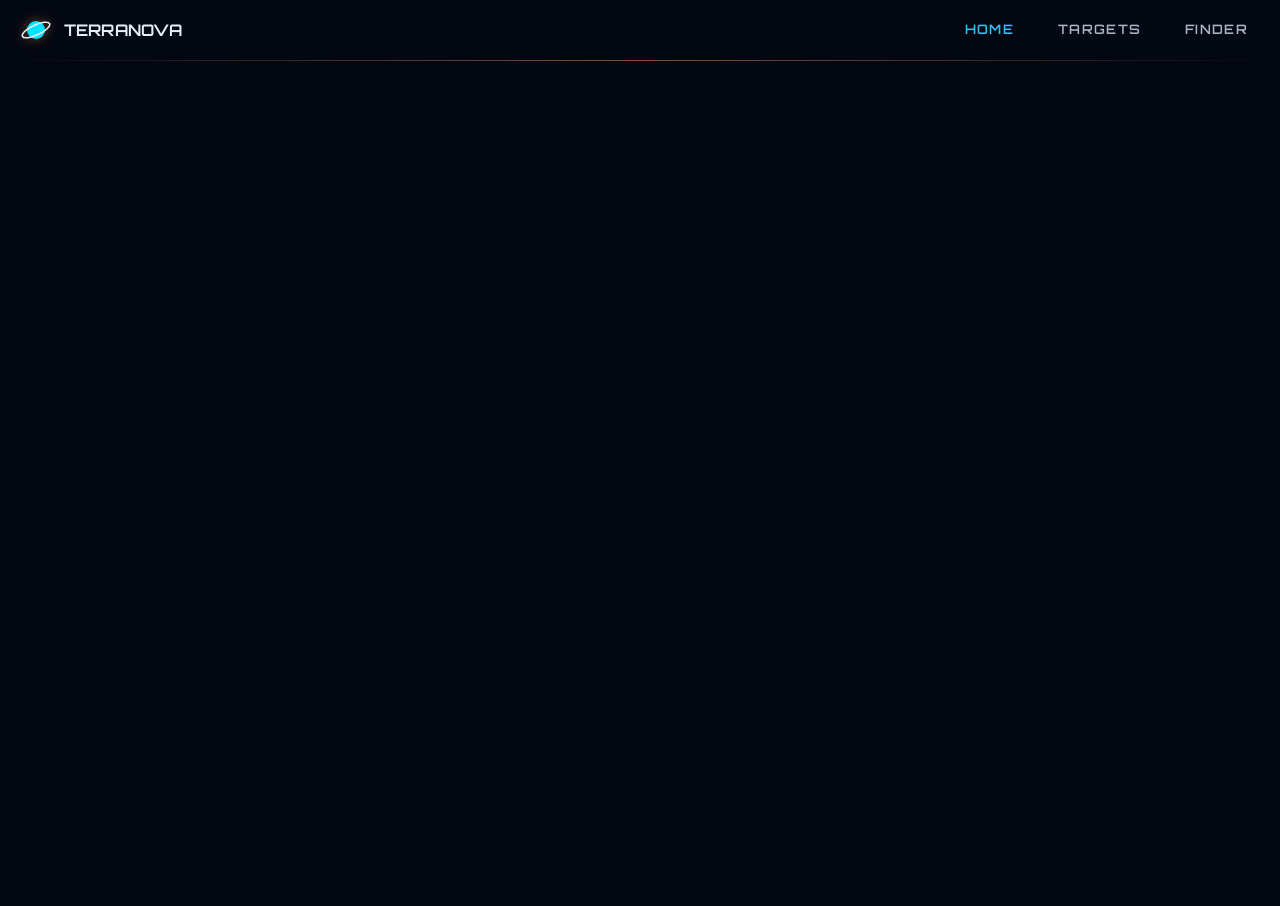
==== commit 971d8f90: "UI updates: replace hover 3D with God's Eye on click, cleanup unused test jpgs" ====
--- a/web/index.html
+++ b/web/index.html
@@ -1,307 +1,167 @@
 <!DOCTYPE html>
 <html lang="en">
 <head>
-<meta charset="utf-8">
-<meta name="viewport" content="width=device-width, initial-scale=1">
-<title>TerraNova</title>
-<meta name="description" content="Find places on Earth that behave like Moon and Mars base sites, scored from NASA data.">
-<link rel="icon" href="data:image/svg+xml,%3Csvg xmlns='http://www.w3.org/2000/svg' viewBox='0 0 32 32'%3E%3Ccircle cx='16' cy='16' r='9' fill='%23f08a4b'/%3E%3Cellipse cx='16' cy='16' rx='15' ry='5' fill='none' stroke='%23e8edf3' stroke-width='1.6' transform='rotate(-25 16 16)'/%3E%3C/svg%3E">
-<link rel="preconnect" href="https://fonts.googleapis.com">
-<link rel="preconnect" href="https://fonts.gstatic.com" crossorigin>
-<link href="https://fonts.googleapis.com/css2?family=Orbitron:wght@400..900&family=Space+Grotesk:wght@300..700&display=swap" rel="stylesheet">
-<link rel="stylesheet" href="styles.css">
-<script type="importmap">
-  { "imports": { "three": "./vendor/three/three.module.min.js" } }
-</script>
+  <meta charset="utf-8">
+  <title>TerraNova - Discover Analog Sites</title>
+  <meta name="viewport" content="width=device-width, initial-scale=1, viewport-fit=cover">
+  <link rel="preconnect" href="https://fonts.googleapis.com">
+  <link rel="preconnect" href="https://fonts.gstatic.com" crossorigin>
+  <link href="https://fonts.googleapis.com/css2?family=Orbitron:wght@400..900&family=Space+Grotesk:wght@300..700&display=swap" rel="stylesheet">
+  <link rel="stylesheet" href="styles.css">
+  <script src="https://cdnjs.cloudflare.com/ajax/libs/gsap/3.12.2/gsap.min.js"></script>
+  <script type="importmap">
+    { "imports": { "three": "./vendor/three/three.module.min.js" } }
+  </script>
+
+  <style>
+    /* Specific styles for the welcome page */
+    body {
+      /* overflow: hidden removed to allow scrolling */
+    }
+    
+    #starfield {
+      position: absolute;
+      top: 0;
+      left: 0;
+      width: 100vw;
+      min-height: 100vh;
+      z-index: 0;
+    }
+
+    .welcome-container {
+      position: relative;
+      width: 100%;
+      min-height: 100vh;
+      display: flex;
+      z-index: 10;
+      padding-top: 60px; /* Space for the topbar */
+    }
+
+    .content-panel {
+      flex: 1;
+      display: flex;
+      flex-direction: column;
+      justify-content: center;
+      padding: 0 5%;
+      max-width: 50%;
+    }
+
+    .globe-panel {
+      flex: 1;
+      position: relative;
+    }
+
+    #welcomeGlobeCanvas {
+      width: 100%;
+      height: 100%;
+      outline: none;
+    }
+
+    .welcome-title {
+      font-size: clamp(2.5rem, 6vw, 4.5rem);
+      font-weight: 800;
+      letter-spacing: -0.02em;
+      margin-bottom: 0.5rem;
+      /* Remove background-clip gradient to fix clipping and match theme */
+      color: var(--accent);
+      line-height: 1.1;
+      opacity: 0;
+      transform: translateY(30px);
+    }
+
+    .subtext {
+      font-size: 1.5rem;
+      line-height: 1.6;
+      color: var(--ink-2);
+      margin-bottom: 2.5rem;
+      max-width: 480px;
+      opacity: 0;
+      transform: translateY(30px);
+    }
+    
+    /* Using .primary class from styles.css for the button, adding animation styles */
+    .explore-btn {
+      align-self: flex-start;
+      opacity: 0;
+      transform: translateY(30px);
+      padding: 12px 24px;
+      font-size: 1.125rem;
+    }
+
+    .welcome-topbar {
+      position: absolute;
+      top: 0;
+      left: 0;
+      width: 100%;
+      z-index: 20;
+      background: transparent;
+      border-bottom: none;
+    }
+
+    @media (max-width: 900px) {
+      .welcome-container {
+        flex-direction: column;
+      }
+      .content-panel {
+        max-width: 100%;
+        padding: 5%;
+        padding-top: 100px;
+        align-items: center;
+        text-align: center;
+      }
+      .welcome-title {
+        font-size: 3rem;
+      }
+      .subtext {
+        font-size: 1.2rem;
+      }
+      .explore-btn {
+        align-self: center;
+      }
+      .globe-panel {
+        min-height: 400px;
+      }
+    }
+  </style>
 </head>
 <body>
-<a class="skip" href="#results">Skip to ranked sites</a>
 
-<header class="topbar">
-  <div class="brand">
-    <svg class="brand-mark" viewBox="0 0 32 32" aria-hidden="true">
-      <circle cx="16" cy="16" r="9" fill="var(--accent)"/>
-      <ellipse cx="16" cy="16" rx="15" ry="5" fill="none" stroke="currentColor" stroke-width="1.6" transform="rotate(-25 16 16)"/>
-    </svg>
-    <div>
-      <h1>TerraNova</h1>
-      <p class="tagline">Earth analogs for Moon &amp; Mars base sites, scored from NASA data</p>
+  <canvas id="starfield"></canvas>
+  
+  <header class="topbar welcome-topbar">
+    <div class="brand">
+      <a href="index.html" style="text-decoration: none; display: flex; align-items: center; gap: 12px; color: inherit;">
+        <svg class="brand-mark" viewBox="0 0 32 32" aria-hidden="true">
+          <circle cx="16" cy="16" r="9" fill="var(--accent)"/>
+          <ellipse cx="16" cy="16" rx="15" ry="5" fill="none" stroke="currentColor" stroke-width="1.6" transform="rotate(-25 16 16)"/>
+        </svg>
+        <div>
+          <h1>TerraNova</h1>
+        </div>
+      </a>
+    </div>
+    <nav class="main-nav">
+      <a href="index.html" class="nav-link active">Home</a>
+      <a href="targets.html" class="nav-link">Targets</a>
+      <a href="finder.html#target=moon" class="nav-link">Finder</a>
+    </nav>
+  </header>
+
+  <div class="welcome-container">
+    <div class="content-panel">
+      <h1 class="welcome-title" id="title">TerraNova</h1>
+      <p class="subtext" id="subtext">Discover places on Earth that act as analogs for Moon and Mars base sites, scored from NASA data.</p>
+      <button class="primary explore-btn" id="exploreBtn" type="button">Start Your Journey</button>
+    </div>
+    <div class="globe-panel">
+      <canvas id="welcomeGlobeCanvas"></canvas>
     </div>
   </div>
-  <div class="chips" aria-live="polite">
-    <span class="chip" id="chipMode">connecting…</span>
-    <span class="chip" id="chipCells"></span>
-    <button class="chip chip-button" id="chipAuc" type="button" hidden></button>
-  </div>
-  <nav class="top-actions">
-    <button class="ghost tour-button" id="startTour" type="button" title="Guided tour (T)"><span aria-hidden="true">▶</span> Tour</button>
-    <button class="ghost" id="openMethod" type="button">How it works</button>
-    <button class="ghost" id="openSources" type="button">Data sources</button>
-    <button class="icon-button" id="openKeys" type="button" aria-label="Keyboard shortcuts" title="Keyboard shortcuts (?)">?</button>
-  </nav>
-</header>
 
-<main class="layout">
-  <aside class="panel sidebar" id="sidebar" aria-label="Controls and Results">
-    <div class="tabs" role="tablist">
-      <button role="tab" id="tabTarget" aria-selected="true" aria-controls="target" type="button">Target</button>
-      <button role="tab" id="tabResults" aria-selected="false" aria-controls="results" type="button">Results</button>
-      <button role="tab" id="tabExplore" aria-selected="false" aria-controls="explore" type="button">Explore</button>
-      <button role="tab" id="tabValidation" aria-selected="false" aria-controls="validation" type="button">Validation</button>
-    </div>
 
-    <section id="target" role="tabpanel" aria-labelledby="tabTarget">
-      <div class="block">
-        <h2 class="eyebrow">Choose a target</h2>
-        <div id="targets" role="radiogroup" aria-label="Target site"></div>
-        <div class="target-detail" id="targetDetail"></div>
-      </div>
-    </section>
 
-    <section id="results" role="tabpanel" aria-labelledby="tabResults" tabindex="-1" hidden>
-      <details class="advanced-settings discovery">
-        <summary>Advanced Settings &amp; Filters</summary>
-        <div class="block" style="padding-top: 10px;">
-          <div class="block-head">
-            <h3 class="eyebrow">Weights</h3>
-            <button class="link-button" id="resetWeights" type="button">Reset</button>
-          </div>
-          <p class="hint">Drag to change how much each criterion counts.</p>
-          <div class="weights" id="weights"></div>
-        </div>
-        <div class="block" style="padding-top: 10px; border-bottom: 0;">
-          <h3 class="eyebrow">Discovery settings</h3>
-          <div class="topk">
-            <label for="topK">Show top <b class="num" id="topKValue">20</b> sites</label>
-            <input type="range" id="topK" min="5" max="100" step="5" value="20">
-          </div>
-          <label class="toggle disc-toggle"><input type="checkbox" id="newOnly" checked>
-            <span>New sites only <small>hide places within 500 km of a known analog</small></span></label>
-          <div class="topk">
-            <label for="spreadKm">Spread results: at least <b class="num" id="spreadValue">800 km</b> apart</label>
-            <input type="range" id="spreadKm" min="0" max="2000" step="100" value="800">
-          </div>
-          <div class="disc-row">
-            <label for="perCountry">Max per country</label>
-            <select id="perCountry">
-              <option value="0">no limit</option><option value="1">1</option>
-              <option value="2" selected>2</option><option value="3">3</option><option value="5">5</option>
-            </select>
-          </div>
-          <div class="topk">
-            <label for="tolerance">Permissible error <b class="num" id="toleranceValue">exact</b></label>
-            <input type="range" id="tolerance" min="0" max="3" step="0.25" value="0">
-            <small class="hint">Higher = full match anywhere within a band around the target.</small>
-          </div>
-        </div>
-      </details>
-      <div class="results-head">
-        <p class="hint" id="resultsSummary">Scoring…</p>
-        <div class="export">
-          <button class="ghost small" id="exportGeojson" type="button">GeoJSON</button>
-          <button class="ghost small" id="exportCsv" type="button">CSV</button>
-        </div>
-      </div>
-      <section class="compare" id="compare" hidden aria-label="Pinned sites"></section>
-      <ol class="site-list" id="siteList"></ol>
-      <article class="detail" id="detail" hidden></article>
-    </section>
 
-    <section id="explore" role="tabpanel" aria-labelledby="tabExplore" tabindex="-1" hidden></section>
-    <section id="validation" role="tabpanel" aria-labelledby="tabValidation" tabindex="-1" hidden></section>
-  </aside>
 
-  <section class="stage" aria-label="Map of Earth analog scores">
-    <canvas id="starfield" aria-hidden="true"></canvas>
-    <div class="view" id="globe" role="img" aria-label="3D globe of analog scores. Click anywhere to inspect a location."></div>
-    <canvas class="view" id="flatmap" hidden aria-label="Flat map of analog scores. Click anywhere to inspect a location."></canvas>
-    <div class="labels" id="labels" aria-hidden="true"></div>
-
-    <div class="stage-controls">
-      <div class="search" role="search">
-        <label class="visually-hidden" for="search">Search a place or type lat, lon</label>
-        <input id="search" type="search" placeholder="Search place or lat, lon  ( / )" autocomplete="off"
-          role="combobox" aria-expanded="false" aria-controls="searchResults" aria-autocomplete="list">
-        <ul class="search-results" id="searchResults" role="listbox" hidden></ul>
-      </div>
-      <button class="ghost surprise" id="surprise" type="button" title="Fly to a random strong match you have not seen (R)" aria-label="Surprise me">🎲 <span>Surprise me</span></button>
-      <div class="segmented" role="group" aria-label="View">
-        <button type="button" data-view="globe" aria-pressed="true">Globe</button>
-        <button type="button" data-view="map" aria-pressed="false">Map</button>
-      </div>
-      <label class="select">
-        <span class="visually-hidden">Map layer</span>
-        <select id="layer"></select>
-      </label>
-      <label class="toggle">
-        <input type="checkbox" id="showKnown" checked>
-        <span>Known analogs</span>
-      </label>
-      <label class="toggle opacity" title="Opacity of the data overlay">
-        <span>Overlay</span>
-        <input type="range" id="overlayOpacity" min="0" max="100" step="5" value="100" aria-label="Overlay opacity">
-      </label>
-    </div>
-
-    <div class="zoom-controls" role="group" aria-label="Zoom">
-      <button type="button" id="zoomIn" aria-label="Zoom in" title="Zoom in (or scroll)">+</button>
-      <button type="button" id="zoomOut" aria-label="Zoom out" title="Zoom out">−</button>
-      <button type="button" id="zoomHome" aria-label="Reset view" title="Reset view">⌂</button>
-    </div>
-
-    <div class="legend" id="legend" aria-live="polite"></div>
-
-    <button class="edge-toggle left" id="toggleSidebar" type="button" aria-controls="sidebar" aria-expanded="true" aria-label="Hide the sidebar">‹</button>
-
-    <figure class="twin" id="twin">
-      <button class="box-toggle" id="twinToggle" type="button" aria-expanded="true" aria-label="Hide the target globe">▾</button>
-      <canvas id="twinCanvas" width="360" height="360" tabindex="0" role="img"
-        aria-label="Target body globe. Drag or use arrow keys to rotate, scroll to zoom, double-click or Home to return to the site."></canvas>
-      <figcaption id="twinCaption"></figcaption>
-    </figure>
-
-    <div class="tooltip" id="tooltip" role="status" hidden></div>
-    <div class="tour-caption" id="tourCaption" role="status" aria-live="polite" hidden>
-      <div class="tour-step" id="tourStep"></div>
-      <p id="tourText"></p>
-      <div class="tour-actions">
-        <button class="ghost small" id="tourPrev" type="button">Back</button>
-        <button class="primary small" id="tourNext" type="button">Next</button>
-        <button class="link-button" id="tourStop" type="button">End tour</button>
-      </div>
-      <div class="tour-progress"><i id="tourBar"></i></div>
-    </div>
-
-    <div class="loading" id="loading">
-      <div class="spinner" aria-hidden="true"></div>
-      <p id="loadingText">Loading NASA imagery…</p>
-    </div>
-  </section>
-</main>
-
-<dialog id="welcomeModal" aria-labelledby="welcomeTitle">
-  <div class="dialog-body" style="text-align: center; padding: 40px;">
-    <h2 id="welcomeTitle" style="font-size: 24px; margin-bottom: 10px;">Welcome to TerraNova</h2>
-    <p style="margin-bottom: 30px; font-size: 15px;">Discover places on Earth that act as analogs for Moon and Mars base sites, based on NASA data.<br>To get started, choose a target below:</p>
-    <div id="welcomeTargets" role="radiogroup" aria-label="Target site" class="target-grid" style="justify-content: center; max-width: 600px; margin: 0 auto;">
-      <!-- Populated dynamically like #targets -->
-    </div>
-    <div style="margin-top: 30px;">
-      <button class="primary" id="welcomeStartBtn" type="button" disabled>Select a target to start</button>
-    </div>
-  </div>
-</dialog>
-
-<dialog id="methodDialog" aria-labelledby="methodTitle">
-  <div class="dialog-body">
-    <div class="dialog-head">
-      <h2 id="methodTitle">How it works</h2>
-      <button class="icon-button" data-close type="button" aria-label="Close">✕</button>
-    </div>
-    <div id="methodContent"></div>
-  </div>
-</dialog>
-
-<dialog id="sourcesDialog" aria-labelledby="sourcesTitle">
-  <div class="dialog-body">
-    <div class="dialog-head">
-      <h2 id="sourcesTitle">Data sources</h2>
-      <button class="icon-button" data-close type="button" aria-label="Close">✕</button>
-    </div>
-    <div id="sourcesContent"></div>
-  </div>
-</dialog>
-
-<section class="godseye" id="godseye" hidden aria-label="God's Eye 3D site view">
-  <canvas id="geCanvas"></canvas>
-  <header class="ge-top">
-    <div>
-      <p class="eyebrow ge-eyebrow">God's Eye · 3D terrain</p>
-      <h2 id="geTitle"></h2>
-      <p class="ge-sub" id="geSub"></p>
-      <div class="ge-badges" id="geBadges"></div>
-    </div>
-    <div class="ge-top-actions">
-      <button class="ghost small" id="geReset" type="button" title="Reset camera, sun, surface, height, overlays and tools">Reset all</button>
-      <button class="icon-button ge-close" id="geClose" type="button" aria-label="Close 3D view (Esc)">✕</button>
-    </div>
-  </header>
-  <aside class="ge-panel">
-    <h3 class="eyebrow">Terrain in the scored cell</h3>
-    <div id="geStats" class="ge-stats"></div>
-    <h3 class="eyebrow">Sun</h3>
-    <div class="segmented ge-presets" role="group" aria-label="Sun presets">
-      <button type="button" data-sun="earth">Midday</button>
-      <button type="button" data-sun="evening">Evening</button>
-      <button type="button" data-sun="lunar">Lunar pole</button>
-    </div>
-    <label class="ge-slider">Elevation <b id="geSunElevValue" class="num"></b>
-      <input type="range" id="geSunElev" min="0.5" max="85" step="0.5" value="55"></label>
-    <label class="ge-slider">Direction <b id="geSunAzValue" class="num"></b>
-      <input type="range" id="geSunAz" min="0" max="359" step="1" value="160"></label>
-    <p class="hint" id="geSunNote"></p>
-    <h3 class="eyebrow">View</h3>
-    <div class="segmented ge-presets" role="group" aria-label="Surface">
-      <button type="button" data-imagery="s2" aria-pressed="true">Satellite</button>
-      <button type="button" data-imagery="relief" aria-pressed="false">Relief</button>
-      <button type="button" data-imagery="slope" aria-pressed="false">Slope</button>
-      <button type="button" data-imagery="elevation" aria-pressed="false">Elevation</button>
-    </div>
-    <div class="ge-slope-legend ge-elev-legend" id="geElevLegend" hidden>
-      <div class="ramp"></div>
-      <div class="scale num"><span id="geElevLo"></span><span id="geElevHi"></span></div>
-    </div>
-    <div class="ge-slope-legend" id="geSlopeLegend" hidden>
-      <div class="ramp"></div>
-      <div class="scale num"><span>0°</span><span>5°</span><span>15° rover limit</span><span>30°+</span></div>
-    </div>
-    <label class="toggle ge-toggle"><input type="checkbox" id="geContours"><span>Contour lines <small id="geContourStep"></small></span></label>
-    <label class="ge-slider">Height exaggeration <b id="geExagValue" class="num">1× true scale</b>
-      <input type="range" id="geExag" min="1" max="6" step="0.5" value="1"></label>
-    <label class="toggle ge-toggle"><input type="checkbox" id="geCell" checked><span>Outline the scored cell</span></label>
-    <h3 class="eyebrow">Explore</h3>
-    <div class="ge-tools">
-      <button class="ghost small" type="button" id="geProfileBtn" aria-pressed="false">Measure a profile</button>
-      <button class="ghost small" type="button" id="geSunPlay" aria-pressed="false">▶ Play sun</button>
-    </div>
-    <p class="hint" id="geToolHint">Click the terrain to probe any point.</p>
-    <div id="geProbe" class="ge-probe" hidden></div>
-    <div id="geProfile" class="ge-profile" hidden></div>
-    <p class="hint ge-status" id="geStatus" role="status"></p>
-  </aside>
-  <div class="ge-hud">
-    <div class="ge-north" aria-hidden="true"><svg id="geNorth" viewBox="0 0 20 20" width="22" height="22"><path d="M10 2 L15 16 L10 13 L5 16 Z" fill="#f08a4b"/><path d="M10 2 L10 13 L5 16 Z" fill="#ffb27d"/></svg><small>N</small></div>
-    <div class="ge-scale"><div class="ge-scale-bar" id="geScaleBar"></div><span id="geScaleLabel" class="num"></span></div>
-    <div class="ge-vscale" id="geVScale">Vertical: true scale</div>
-  </div>
-  <div class="ge-hover" id="geHover" hidden></div>
-  <p class="ge-credit" id="geCredit"></p>
-  <div class="loading ge-loading" id="geLoading"><div class="spinner" aria-hidden="true"></div><p>Descending…</p></div>
-</section>
-
-<dialog id="keysDialog" aria-labelledby="keysTitle">
-  <div class="dialog-body">
-    <div class="dialog-head">
-      <h2 id="keysTitle">Keyboard shortcuts</h2>
-      <button class="icon-button" data-close type="button" aria-label="Close">✕</button>
-    </div>
-    <table class="keys">
-      <tr><td><kbd>/</kbd></td><td>Search a place or coordinates</td></tr>
-      <tr><td><kbd>J</kbd> <kbd>K</kbd></td><td>Next / previous ranked site</td></tr>
-      <tr><td><kbd>E</kbd></td><td>God's Eye 3D view of the open site</td></tr>
-      <tr><td><kbd>P</kbd></td><td>Pin the open site to compare</td></tr>
-      <tr><td><kbd>G</kbd> <kbd>M</kbd></td><td>Globe / flat map</td></tr>
-      <tr><td><kbd>+</kbd> <kbd>−</kbd> <kbd>0</kbd></td><td>Zoom in / out / reset</td></tr>
-      <tr><td><kbd>V</kbd></td><td>Validation tab</td></tr>
-      <tr><td><kbd>T</kbd></td><td>Start the guided tour</td></tr>
-      <tr><td><kbd>R</kbd></td><td>Surprise me: fly to a random strong match</td></tr>
-      <tr><td><kbd>Esc</kbd></td><td>Close the 3D view, a dialog or the tour</td></tr>
-    </table>
-  </div>
-</dialog>
-
-<div class="toast" id="toast" role="alert" hidden></div>
-
-<script type="module" src="app.js"></script>
+  <script type="module" src="welcome.js"></script>
 </body>
 </html>
--- a/web/styles.css
+++ b/web/styles.css
@@ -91,9 +91,20 @@
   grid-template-columns: var(--sidebar-w) minmax(0, 1fr);
   height: calc(100vh - 61px);
   min-height: 560px;
-}
-.panel { background: var(--panel); overflow-y: auto; scrollbar-width: thin; scrollbar-color: var(--line-2) transparent; display: flex; flex-direction: column; }
-.sidebar { border-right: 1px solid var(--line); }
+  position: relative;
+}
+.panel { 
+  background: rgba(9, 14, 26, 0.85); 
+  backdrop-filter: blur(12px);
+  overflow-y: auto; 
+  scrollbar-width: thin; 
+  scrollbar-color: var(--line-2) transparent; 
+  display: flex; 
+  flex-direction: column; 
+}
+.sidebar { 
+  border-right: 1px solid var(--line);
+}
 .block { padding: 18px 18px 20px; border-bottom: 1px solid var(--line); }
 .block-head { display: flex; justify-content: space-between; align-items: baseline; }
 .eyebrow { font-size: 11px; font-weight: 600; letter-spacing: 0.12em; text-transform: uppercase; color: var(--ink-3); margin-bottom: 12px; }
@@ -228,9 +239,36 @@
 
 /* -------------------------------------------------------------- right panel */
 
-.tabs { display: flex; border-bottom: 1px solid var(--line); position: sticky; top: 0; background: var(--panel); z-index: 2; }
-.tabs button { flex: 1; background: none; border: 0; padding: 13px 10px; cursor: pointer; color: var(--ink-3); font-weight: 600; font-size: 13px; }
-.tabs button[aria-selected="true"] { color: var(--ink); box-shadow: inset 0 -2px 0 var(--accent); }
+.tabs { 
+  display: flex; 
+  border-bottom: 1px solid var(--line-2); 
+  position: sticky; 
+  top: 0; 
+  background: transparent;
+  z-index: 2; 
+  border-top-left-radius: 12px;
+  border-top-right-radius: 12px;
+}
+.tabs button { 
+  flex: 1; 
+  background: rgba(9, 14, 26, 0.4); 
+  border: 0; 
+  padding: 16px 10px; 
+  cursor: pointer; 
+  color: var(--ink-3); 
+  font-weight: 600; 
+  font-size: 14px; 
+  transition: all 0.2s ease;
+}
+.tabs button:hover {
+  background: rgba(9, 14, 26, 0.8);
+  color: var(--ink);
+}
+.tabs button[aria-selected="true"] { 
+  color: var(--ink); 
+  background: transparent;
+  box-shadow: inset 0 -2px 0 var(--accent); 
+}
 #results, #validation { padding: 14px 16px 24px; outline: none; }
 .results-head { display: flex; align-items: center; justify-content: space-between; gap: 8px; margin-bottom: 10px; }
 .export { display: flex; gap: 6px; }
@@ -728,7 +766,7 @@
   border: 1px solid var(--line-2); background: rgba(10,15,23,.9); color: var(--ink-2); cursor: pointer;
   font-size: 15px; line-height: 1;
 }
-.edge-toggle.left { left: 0; border-left: 0; border-radius: 0 8px 8px 0; }
+.edge-toggle.left { left: var(--sidebar-w); border-left: 0; border-radius: 0 8px 8px 0; transition: left 0.2s ease; }
 .edge-toggle:hover { color: var(--accent-strong); background: var(--panel-2); }
 
 .box-toggle {
@@ -755,9 +793,9 @@
 
 @media (max-width: 1020px) {
   .layout { grid-template-columns: minmax(0, 1fr); }
-  .panel-left, .stage, .panel-right { grid-column: 1; grid-row: auto; }
+  .sidebar, .stage { grid-column: 1; grid-row: auto; }
   .edge-toggle { display: none; }
-  body.hide-left .panel-left, body.hide-right .panel-right { display: block; }
+  body.hide-sidebar .sidebar { display: flex; }
 }
 
 .shortfall { color: var(--accent-strong); }
@@ -796,3 +834,29 @@
 .advanced-settings[open] summary {
   border-bottom: 1px solid var(--line);
 }
+
+/* Navigation styles */
+.main-nav {
+  margin-left: auto;
+  display: flex;
+  gap: 20px;
+}
+.nav-link {
+  color: var(--ink-2);
+  text-decoration: none;
+  font-family: var(--mono);
+  font-size: 13px;
+  text-transform: uppercase;
+  letter-spacing: 0.1em;
+  padding: 8px 12px;
+  border-radius: var(--radius-sm);
+  transition: all 0.3s ease;
+  font-weight: 600;
+}
+.nav-link:hover {
+  color: var(--ink);
+  background: rgba(0, 229, 255, 0.1);
+}
+.nav-link.active {
+  color: var(--accent-strong);
+}
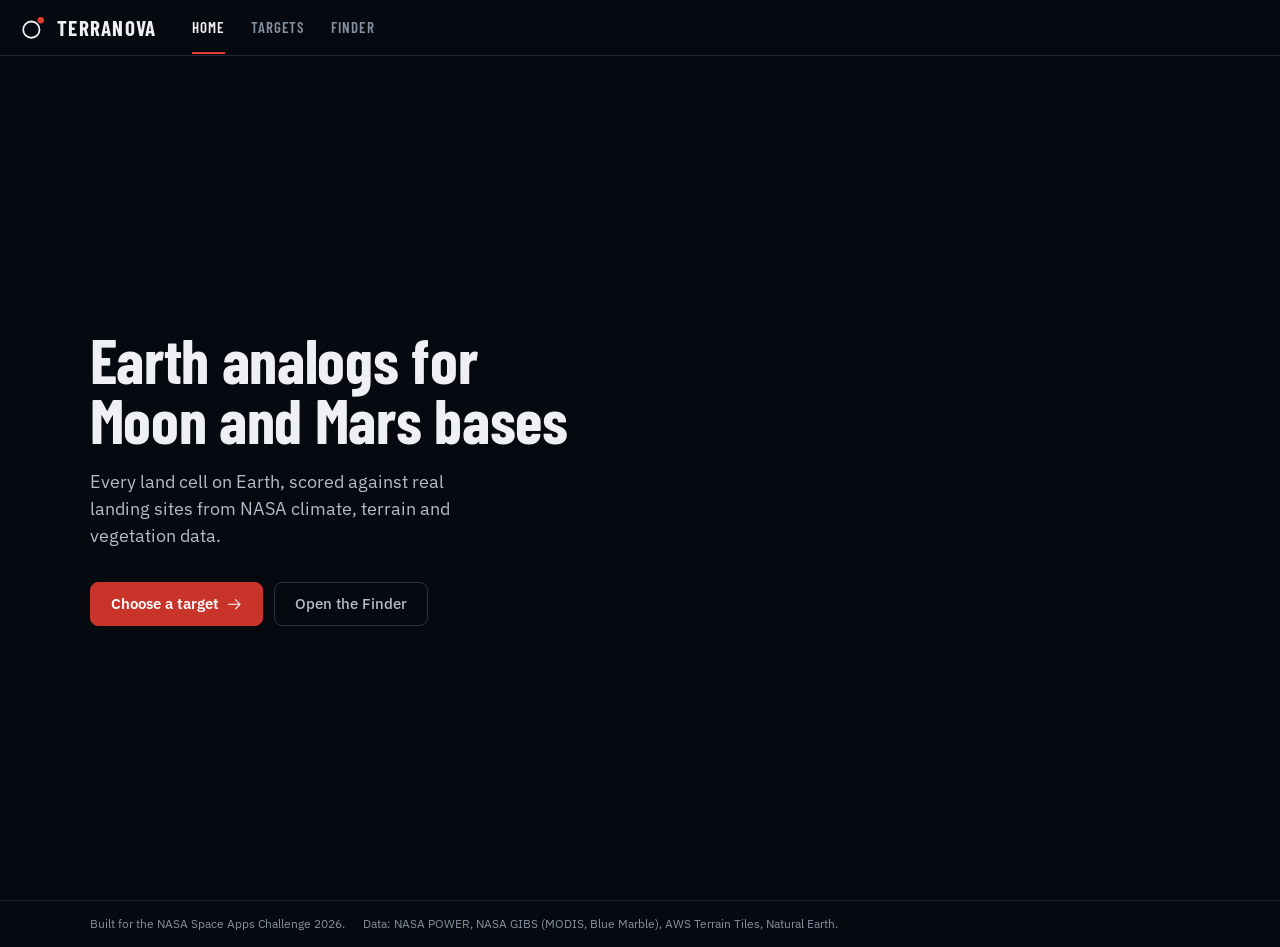
==== commit 110b006d: "Redesign the interface: Mission control design system One calm, precise system across Home, Targets," ====
--- a/web/index.html
+++ b/web/index.html
@@ -2,165 +2,55 @@
 <html lang="en">
 <head>
   <meta charset="utf-8">
-  <title>TerraNova - Discover Analog Sites</title>
   <meta name="viewport" content="width=device-width, initial-scale=1, viewport-fit=cover">
-  <link rel="preconnect" href="https://fonts.googleapis.com">
-  <link rel="preconnect" href="https://fonts.gstatic.com" crossorigin>
-  <link href="https://fonts.googleapis.com/css2?family=Orbitron:wght@400..900&family=Space+Grotesk:wght@300..700&display=swap" rel="stylesheet">
+  <title>TerraNova · Earth analogs for Moon and Mars bases</title>
+  <meta name="description" content="TerraNova scores every land cell on Earth against Moon and Mars base sites using NASA data, and ranks the closest analogs.">
+  <meta name="theme-color" content="#06090f">
+  <link rel="icon" href="data:image/svg+xml,%3Csvg xmlns='http://www.w3.org/2000/svg' viewBox='0 0 32 32'%3E%3Ccircle cx='14' cy='18' r='10' fill='none' stroke='%23eef0f3' stroke-width='2.4'/%3E%3Ccircle cx='25.5' cy='6.5' r='4.5' fill='%23e03c31'/%3E%3C/svg%3E">
+  <link rel="preload" href="vendor/fonts/barlow-condensed-latin-700-normal.woff2" as="font" type="font/woff2" crossorigin>
   <link rel="stylesheet" href="styles.css">
-  <script src="https://cdnjs.cloudflare.com/ajax/libs/gsap/3.12.2/gsap.min.js"></script>
   <script type="importmap">
     { "imports": { "three": "./vendor/three/three.module.min.js" } }
   </script>
-
-  <style>
-    /* Specific styles for the welcome page */
-    body {
-      /* overflow: hidden removed to allow scrolling */
-    }
-    
-    #starfield {
-      position: absolute;
-      top: 0;
-      left: 0;
-      width: 100vw;
-      min-height: 100vh;
-      z-index: 0;
-    }
-
-    .welcome-container {
-      position: relative;
-      width: 100%;
-      min-height: 100vh;
-      display: flex;
-      z-index: 10;
-      padding-top: 60px; /* Space for the topbar */
-    }
-
-    .content-panel {
-      flex: 1;
-      display: flex;
-      flex-direction: column;
-      justify-content: center;
-      padding: 0 5%;
-      max-width: 50%;
-    }
-
-    .globe-panel {
-      flex: 1;
-      position: relative;
-    }
-
-    #welcomeGlobeCanvas {
-      width: 100%;
-      height: 100%;
-      outline: none;
-    }
-
-    .welcome-title {
-      font-size: clamp(2.5rem, 6vw, 4.5rem);
-      font-weight: 800;
-      letter-spacing: -0.02em;
-      margin-bottom: 0.5rem;
-      /* Remove background-clip gradient to fix clipping and match theme */
-      color: var(--accent);
-      line-height: 1.1;
-      opacity: 0;
-      transform: translateY(30px);
-    }
-
-    .subtext {
-      font-size: 1.5rem;
-      line-height: 1.6;
-      color: var(--ink-2);
-      margin-bottom: 2.5rem;
-      max-width: 480px;
-      opacity: 0;
-      transform: translateY(30px);
-    }
-    
-    /* Using .primary class from styles.css for the button, adding animation styles */
-    .explore-btn {
-      align-self: flex-start;
-      opacity: 0;
-      transform: translateY(30px);
-      padding: 12px 24px;
-      font-size: 1.125rem;
-    }
-
-    .welcome-topbar {
-      position: absolute;
-      top: 0;
-      left: 0;
-      width: 100%;
-      z-index: 20;
-      background: transparent;
-      border-bottom: none;
-    }
-
-    @media (max-width: 900px) {
-      .welcome-container {
-        flex-direction: column;
-      }
-      .content-panel {
-        max-width: 100%;
-        padding: 5%;
-        padding-top: 100px;
-        align-items: center;
-        text-align: center;
-      }
-      .welcome-title {
-        font-size: 3rem;
-      }
-      .subtext {
-        font-size: 1.2rem;
-      }
-      .explore-btn {
-        align-self: center;
-      }
-      .globe-panel {
-        min-height: 400px;
-      }
-    }
-  </style>
 </head>
 <body>
+  <a class="skip" href="#main">Skip to content</a>
+  <canvas id="starfield" aria-hidden="true"></canvas>
 
-  <canvas id="starfield"></canvas>
-  
-  <header class="topbar welcome-topbar">
+  <header class="topbar">
     <div class="brand">
-      <a href="index.html" style="text-decoration: none; display: flex; align-items: center; gap: 12px; color: inherit;">
-        <svg class="brand-mark" viewBox="0 0 32 32" aria-hidden="true">
-          <circle cx="16" cy="16" r="9" fill="var(--accent)"/>
-          <ellipse cx="16" cy="16" rx="15" ry="5" fill="none" stroke="currentColor" stroke-width="1.6" transform="rotate(-25 16 16)"/>
-        </svg>
-        <div>
-          <h1>TerraNova</h1>
-        </div>
+      <a href="index.html" aria-label="TerraNova home">
+        <svg class="brand-mark" viewBox="0 0 32 32" aria-hidden="true"><circle cx="14" cy="18" r="10" fill="none" stroke="currentColor" stroke-width="2.2"/><circle cx="25.5" cy="6.5" r="4" fill="#e03c31"/></svg>
+        <span class="wordmark">TerraNova</span>
       </a>
     </div>
-    <nav class="main-nav">
-      <a href="index.html" class="nav-link active">Home</a>
+    <nav class="main-nav" aria-label="Main">
+      <a href="index.html" class="nav-link" aria-current="page">Home</a>
       <a href="targets.html" class="nav-link">Targets</a>
-      <a href="finder.html#target=moon" class="nav-link">Finder</a>
+      <a href="finder.html" class="nav-link">Finder</a>
     </nav>
   </header>
 
-  <div class="welcome-container">
-    <div class="content-panel">
-      <h1 class="welcome-title" id="title">TerraNova</h1>
-      <p class="subtext" id="subtext">Discover places on Earth that act as analogs for Moon and Mars base sites, scored from NASA data.</p>
-      <button class="primary explore-btn" id="exploreBtn" type="button">Start Your Journey</button>
+  <main id="main" class="home">
+    <div class="home-copy">
+      <h1 class="reveal">Earth analogs for Moon and Mars bases</h1>
+      <p class="lede reveal" style="--d: 1">Every land cell on Earth, scored against real landing sites from NASA climate, terrain and vegetation data.</p>
+      <div class="home-actions reveal" style="--d: 2">
+        <a class="btn btn-primary" href="targets.html">Choose a target
+          <svg class="i" aria-hidden="true"><use href="icons.svg#i-arrow-right"></use></svg></a>
+        <a class="btn btn-ghost" href="finder.html">Open the Finder</a>
+      </div>
+      <dl class="home-facts reveal" id="facts" style="--d: 3" hidden></dl>
     </div>
-    <div class="globe-panel">
-      <canvas id="welcomeGlobeCanvas"></canvas>
+    <div class="home-globe">
+      <canvas id="welcomeGlobeCanvas" role="img" aria-label="Earth, with the Moon and Mars in the background"></canvas>
     </div>
-  </div>
+  </main>
 
-
-
-
+  <footer class="site-foot">
+    <span>Built for the NASA Space Apps Challenge 2026.</span>
+    <span>Data: NASA POWER, NASA GIBS (MODIS, Blue Marble), AWS Terrain Tiles, Natural Earth.</span>
+  </footer>
 
   <script type="module" src="welcome.js"></script>
 </body>
--- a/web/styles.css
+++ b/web/styles.css
@@ -1,862 +1,977 @@
-/* TerraNova - interface styles. Dark "mission" theme, no external assets. */
+/* TerraNova interface. Design system: see DESIGN.md (Mission control).
+ * One accent (NASA red) for interface chrome; the orange score ramp belongs to the data.
+ * Fonts are vendored (web/vendor/fonts), so every page works offline. */
+
+/* ------------------------------------------------------------------ fonts */
+
+@font-face { font-family: "Barlow Condensed"; font-weight: 600; font-display: swap; src: url(vendor/fonts/barlow-condensed-latin-600-normal.woff2) format("woff2"); }
+@font-face { font-family: "Barlow Condensed"; font-weight: 700; font-display: swap; src: url(vendor/fonts/barlow-condensed-latin-700-normal.woff2) format("woff2"); }
+@font-face { font-family: "IBM Plex Sans"; font-weight: 400; font-display: swap; src: url(vendor/fonts/ibm-plex-sans-latin-400-normal.woff2) format("woff2"); }
+@font-face { font-family: "IBM Plex Sans"; font-weight: 500; font-display: swap; src: url(vendor/fonts/ibm-plex-sans-latin-500-normal.woff2) format("woff2"); }
+@font-face { font-family: "IBM Plex Sans"; font-weight: 600; font-display: swap; src: url(vendor/fonts/ibm-plex-sans-latin-600-normal.woff2) format("woff2"); }
+@font-face { font-family: "IBM Plex Mono"; font-weight: 400; font-display: swap; src: url(vendor/fonts/ibm-plex-mono-latin-400-normal.woff2) format("woff2"); }
+@font-face { font-family: "IBM Plex Mono"; font-weight: 500; font-display: swap; src: url(vendor/fonts/ibm-plex-mono-latin-500-normal.woff2) format("woff2"); }
+
+/* ----------------------------------------------------------------- tokens */
 
 :root {
   color-scheme: dark;
-  --bg: #030712;
-  --bg-2: #0b1120;
-  --panel: #090e1a;
-  --panel-2: #101725;
-  --line: #1d2633;
-  --line-2: #2a3545;
-  --ink: #e8edf3;
-  --ink-2: #aab5c3;
-  --ink-3: #74818f;
-  --accent: #00e5ff;
-  --accent-strong: #38bdf8;
-  --accent-soft: rgba(0, 229, 255, 0.15);
-  --moon: #c9d3e0;
-  --mars: #e0724a;
-  --good: #0ca30c;
-  --focus: #7cc4ff;
-  --radius: 6px;
-  --radius-sm: 3px;
-  --font: "Space Grotesk", system-ui, -apple-system, sans-serif;
-  --mono: "Orbitron", ui-monospace, "Cascadia Mono", monospace;
-  --shadow: 0 10px 30px rgba(0, 0, 0, 0.45);
-}
+  --bg: #06090f;
+  --surface: #0c1119;
+  --surface-2: #121926;
+  --surface-3: #18212f;
+  --overlay: rgba(9, 13, 20, 0.9);
+  --line: #1e2733;
+  --line-2: #2b3644;
+  --ink: #eef0f3;
+  --ink-2: #b4bcc7;
+  --ink-3: #8591a0;
+  --accent: #e03c31;
+  --accent-btn: #c9342a;
+  --accent-btn-hover: #b22c24;
+  --accent-ink: #ffffff;
+  --accent-tint: rgba(224, 60, 49, 0.12);
+  --score: #f08a4b;          /* data: matches the analog-score ramp */
+  --tool: #7cb7ff;           /* probe, profile, pinned */
+  --tool-tint: rgba(124, 183, 255, 0.12);
+  --ok: #3fb68b;
+  --warn: #e8b04b;
+
+  --font: "IBM Plex Sans", system-ui, -apple-system, "Segoe UI", sans-serif;
+  --display: "Barlow Condensed", "Arial Narrow", "IBM Plex Sans", sans-serif;
+  --mono: "IBM Plex Mono", ui-monospace, "Cascadia Mono", Consolas, monospace;
+
+  --r-sm: 4px;
+  --r: 8px;
+  --r-lg: 12px;
+  --shadow: 0 8px 16px -6px rgba(0, 0, 0, 0.55), 0 2px 4px rgba(0, 0, 0, 0.3);
+
+  --ease: cubic-bezier(0.16, 1, 0.3, 1);
+  --ease-in: cubic-bezier(0.4, 0, 1, 1);
+  --t-fast: 150ms;
+  --t-state: 250ms;
+  --t-view: 400ms;
+
+  --topbar-h: 56px;
+}
+
+/* ------------------------------------------------------------------- base */
 
 * { box-sizing: border-box; }
-/* The hidden attribute must beat any display rule (e.g. .view { display: block }),
-   otherwise a hidden view keeps covering the other one and swallows pointer events. */
+/* The hidden attribute must beat any display rule, or a hidden view keeps swallowing pointer events. */
 [hidden] { display: none !important; }
 html, body { height: 100%; }
-body { overflow-x: hidden; }
 body {
   margin: 0;
-  background: var(--bg);
-  color: var(--ink);
-  font: 14px/1.5 var(--font);
-  -webkit-font-smoothing: antialiased;
-}
-h1, h2, h3 { margin: 0; font-family: var(--mono); font-weight: 700; letter-spacing: 0.03em; text-transform: uppercase; }
-p { margin: 0; }
-a { color: var(--accent-strong); text-underline-offset: 2px; }
-button { font: inherit; color: inherit; }
-:focus-visible { outline: 2px solid var(--focus); outline-offset: 2px; border-radius: 4px; }
+  background: var(--bg); color: var(--ink);
+  font: 400 14px/1.5 var(--font);
+  -webkit-font-smoothing: antialiased; text-rendering: optimizeLegibility;
+}
+h1, h2, h3, h4 { margin: 0; font-weight: 600; line-height: 1.2; text-wrap: balance; }
+p { margin: 0; text-wrap: pretty; }
+a { color: var(--ink); text-decoration-color: var(--line-2); text-underline-offset: 3px; transition: text-decoration-color var(--t-fast); }
+a:hover { text-decoration-color: var(--accent); }
+button, input, select { font: inherit; color: inherit; }
+code, kbd, pre, .mono { font-family: var(--mono); }
+.num { font-family: var(--mono); font-variant-numeric: tabular-nums; letter-spacing: -0.01em; }
+::selection { background: rgba(224, 60, 49, 0.35); color: var(--ink); }
+input { caret-color: var(--accent); }
+* { scrollbar-width: thin; scrollbar-color: var(--line-2) transparent; }
+:focus-visible { outline: 2px solid var(--ink); outline-offset: 2px; border-radius: var(--r-sm); }
 .visually-hidden { position: absolute; width: 1px; height: 1px; overflow: hidden; clip: rect(0 0 0 0); white-space: nowrap; }
-.skip { position: absolute; left: -999px; top: 8px; z-index: 50; background: var(--panel); padding: 8px 12px; }
+.skip { position: absolute; left: -999px; top: 8px; z-index: 80; background: var(--surface-2); padding: 8px 12px; border-radius: var(--r-sm); }
 .skip:focus { left: 8px; }
-.num { font-variant-numeric: tabular-nums; }
-
-/* ------------------------------------------------------------------ top bar */
+.hint { color: var(--ink-3); font-size: 12.5px; }
+
+/* SVG icons from icons.svg (Phosphor, MIT) */
+.i { width: 1.15em; height: 1.15em; flex: none; display: inline-block; vertical-align: -0.2em; fill: currentColor; }
+
+/* ---------------------------------------------------------------- buttons */
+
+.btn, button.ghost, button.primary, .godseye-button, .icon-button, .chip-button {
+  display: inline-flex; align-items: center; justify-content: center; gap: 7px;
+  min-height: 34px; padding: 0 14px; border-radius: var(--r);
+  font-size: 13px; font-weight: 500; line-height: 1; white-space: nowrap; text-decoration: none;
+  cursor: pointer; user-select: none;
+  transition: background-color var(--t-fast), border-color var(--t-fast), color var(--t-fast), transform var(--t-fast) var(--ease);
+}
+.btn:active, button.ghost:active, button.primary:active, .godseye-button:active, .icon-button:active { transform: translateY(1px); }
+button:disabled, .btn[aria-disabled="true"] { opacity: 0.45; cursor: not-allowed; transform: none; }
+
+/* primary: solid accent */
+button.primary, .btn-primary, .godseye-button {
+  background: var(--accent-btn); color: var(--accent-ink); border: 1px solid var(--accent-btn); font-weight: 600;
+}
+button.primary:hover:not(:disabled), .btn-primary:hover, .godseye-button:hover:not(:disabled) { background: var(--accent-btn-hover); border-color: var(--accent-btn-hover); }
+
+/* secondary: hairline */
+button.ghost, .btn-ghost {
+  background: transparent; color: var(--ink-2); border: 1px solid var(--line-2);
+}
+button.ghost:hover:not(:disabled), .btn-ghost:hover { color: var(--ink); border-color: var(--ink-3); background: var(--surface-2); }
+button.ghost[aria-pressed="true"] { color: var(--ink); border-color: var(--tool); background: var(--tool-tint); }
+button.ghost.small, button.primary.small, .godseye-button.small { min-height: 30px; padding: 0 11px; font-size: 12.5px; }
+
+.icon-button {
+  width: 36px; min-height: 36px; padding: 0; border-radius: var(--r);
+  background: transparent; border: 1px solid var(--line-2); color: var(--ink-2);
+}
+.icon-button:hover { color: var(--ink); border-color: var(--ink-3); background: var(--surface-2); }
+.icon-button .i { width: 18px; height: 18px; }
+
+.link-button {
+  background: none; border: 0; padding: 4px 2px; cursor: pointer;
+  color: var(--ink-2); font-size: 12.5px; text-decoration: underline; text-decoration-color: var(--line-2); text-underline-offset: 3px;
+}
+.link-button:hover { color: var(--ink); text-decoration-color: var(--accent); }
+
+/* ----------------------------------------------------------------- topbar */
 
 .topbar {
-  display: flex; align-items: center; gap: 20px;
-  padding: 10px 20px; min-height: 60px;
-  border-bottom: 1px solid var(--line);
-  background: linear-gradient(180deg, #0b111a, var(--bg));
-}
-.brand { display: flex; align-items: center; gap: 12px; min-width: 0; }
-.brand-mark { width: 32px; height: 32px; color: var(--ink); flex: none; }
-.brand h1 { font-size: 16px; font-weight: 650; letter-spacing: 0.01em; }
-.tagline { color: var(--ink-3); font-size: 12px; }
+  position: relative; z-index: 20;
+  display: flex; align-items: center; gap: 24px;
+  min-height: var(--topbar-h); padding: 0 20px;
+  border-bottom: 1px solid var(--line); background: var(--bg);
+  view-transition-name: topbar;
+}
+.brand { display: flex; align-items: center; min-width: 0; }
+.brand a { display: inline-flex; align-items: center; gap: 11px; color: var(--ink); text-decoration: none; }
+.brand-mark { width: 26px; height: 26px; flex: none; color: var(--ink); }
+.brand h1, .brand .wordmark {
+  font: 700 21px/1 var(--display); letter-spacing: 0.06em; text-transform: uppercase;
+}
+.main-nav { display: flex; gap: 2px; }
+.nav-link {
+  position: relative; padding: 8px 12px; border-radius: var(--r-sm);
+  color: var(--ink-3); text-decoration: none;
+  font: 600 15px/1 var(--display); letter-spacing: 0.06em; text-transform: uppercase;
+  transition: color var(--t-fast);
+}
+.nav-link:hover { color: var(--ink); }
+.nav-link.active, .nav-link[aria-current="page"] { color: var(--ink); }
+.nav-link.active::after, .nav-link[aria-current="page"]::after {
+  content: ""; position: absolute; left: 12px; right: 12px; bottom: -11px; height: 2px; background: var(--accent);
+}
 .chips { display: flex; gap: 8px; flex-wrap: wrap; margin-left: auto; }
 .chip {
-  display: inline-flex; align-items: center; gap: 6px;
-  padding: 3px 10px; border: 1px solid var(--line-2); border-radius: 999px;
-  color: var(--ink-2); font-size: 12px; white-space: nowrap; background: transparent;
-}
+  display: inline-flex; align-items: center; gap: 6px; min-height: 26px;
+  padding: 0 11px; border: 1px solid var(--line); border-radius: 999px;
+  color: var(--ink-3); font-size: 12px; white-space: nowrap; background: transparent;
+}
+.chip-button { min-height: 26px; padding: 0 11px; border-radius: 999px; font-size: 12px; color: var(--ink-2); border: 1px solid var(--line-2); background: transparent; }
+.chip-button:hover { color: var(--ink); border-color: var(--ink-3); }
 .chip .dot { width: 7px; height: 7px; border-radius: 50%; background: var(--ink-3); }
-.chip .dot.on { background: var(--good); box-shadow: 0 0 8px var(--good); }
-.chip-button { cursor: pointer; }
-.chip-button:hover { border-color: var(--accent); color: var(--ink); }
-.top-actions { display: flex; gap: 8px; }
-
-button.ghost {
-  background: rgba(11, 18, 33, 0.4); border: 1px solid var(--line-2); border-radius: 0;
-  padding: 6px 12px; cursor: pointer; color: var(--ink-2); transition: all 0.2s ease;
-  clip-path: polygon(0 0, calc(100% - 6px) 0, 100% 6px, 100% 100%, 6px 100%, 0 calc(100% - 6px));
-  font-family: var(--mono); text-transform: uppercase; letter-spacing: 0.05em; font-size: 11px;
-}
-button.ghost:hover { color: var(--accent); border-color: var(--accent); background: rgba(0, 229, 255, 0.1); box-shadow: 0 0 10px rgba(0,229,255,0.2); }
-button.ghost.small { padding: 4px 10px; font-size: 10px; clip-path: polygon(0 0, calc(100% - 4px) 0, 100% 4px, 100% 100%, 4px 100%, 0 calc(100% - 4px)); }
-.link-button { background: none; border: 0; color: var(--accent-strong); cursor: pointer; padding: 2px 4px; font-size: 12px; }
-.icon-button { background: rgba(11, 18, 33, 0.4); border: 1px solid var(--line-2); border-radius: 50%; width: 30px; height: 30px; cursor: pointer; color: var(--ink-2); transition: all 0.2s ease; display: inline-flex; align-items: center; justify-content: center; }
-
-/* ------------------------------------------------------------------- layout */
+.chip .dot.on { background: var(--ok); }
+.top-actions { display: flex; gap: 6px; align-items: center; }
+
+/* -------------------------------------------------------------- home page */
+
+.home { position: relative; min-height: calc(100dvh - var(--topbar-h)); display: grid; grid-template-columns: minmax(0, 1fr) minmax(0, 1.05fr); align-items: center; }
+#starfield { position: fixed; inset: 0; width: 100%; height: 100%; z-index: -1; pointer-events: none; }
+.home-copy { padding: 48px 0 48px clamp(20px, 7vw, 112px); max-width: 820px; }
+.home-copy h1 {
+  font: 700 clamp(44px, 4.9vw, 78px)/0.95 var(--display); letter-spacing: -0.005em; text-transform: none;
+}
+.home-copy .lede { margin-top: 20px; max-width: 34ch; color: var(--ink-2); font-size: clamp(16px, 1.4vw, 19px); line-height: 1.5; }
+.home-actions { display: flex; flex-wrap: wrap; gap: 11px; margin-top: 32px; }
+.home-actions .btn { min-height: 44px; padding: 0 20px; font-size: 14.5px; }
+.home-facts { display: flex; flex-wrap: wrap; gap: 16px 28px; margin-top: 48px; padding-top: 20px; border-top: 1px solid var(--line); max-width: 520px; }
+.home-facts { margin-bottom: 0; }
+.home-facts div { display: flex; flex-direction: column-reverse; gap: 4px; }
+.home-facts dd { margin: 0; font: 500 22px/1 var(--mono); color: var(--ink); }
+.home-facts dt { color: var(--ink-3); font-size: 12.5px; }
+.home-globe { position: relative; height: min(78vh, 760px); }
+.home-globe canvas { width: 100%; height: 100%; display: block; outline: none; }
+.site-foot {
+  padding: 14px clamp(20px, 7vw, 112px); border-top: 1px solid var(--line);
+  color: var(--ink-3); font-size: 12px; display: flex; flex-wrap: wrap; gap: 6px 18px;
+}
+.site-foot a { color: var(--ink-3); }
+
+/* entrance: content is visible by default; motion only adds a short rise */
+.reveal { animation: reveal var(--t-view) var(--ease) both; animation-delay: calc(var(--d, 0) * 70ms); }
+@keyframes reveal { from { opacity: 0; transform: translateY(10px); } }
+
+/* ----------------------------------------------------------- targets page */
+
+.dest { max-width: 1120px; margin: 0 auto; padding: 56px 24px 64px; }
+.dest-head h1 { font: 700 clamp(36px, 4.6vw, 56px)/1 var(--display); }
+.dest-head p { margin-top: 12px; color: var(--ink-2); max-width: 60ch; font-size: 15.5px; }
+.dest-group { margin-top: 44px; }
+.dest-group h2 { font: 600 20px/1.1 var(--display); letter-spacing: 0.04em; text-transform: uppercase; color: var(--ink-2); padding-bottom: 12px; border-bottom: 1px solid var(--line); }
+.dest-grid { display: grid; grid-template-columns: repeat(auto-fill, minmax(300px, 1fr)); gap: 12px; margin-top: 16px; }
+.dest-card {
+  position: relative; display: grid; grid-template-columns: 72px 1fr; gap: 16px; align-items: start;
+  padding: 18px; border: 1px solid var(--line); border-radius: var(--r-lg);
+  background: var(--surface); color: var(--ink); text-decoration: none;
+  transition: border-color var(--t-fast), background-color var(--t-fast), transform var(--t-state) var(--ease);
+}
+.dest-card:hover { border-color: var(--line-2); background: var(--surface-2); transform: translateY(-2px); }
+.dest-card:active { transform: translateY(0); }
+.dest-card .orb {
+  width: 72px; height: 72px; border-radius: 50%; background-size: 200% 100%; background-position: 30% 50%;
+  box-shadow: inset -14px -11px 24px rgba(0, 0, 0, 0.85), inset 3px 2px 8px rgba(255, 255, 255, 0.08);
+}
+.dest-card .orb.custom { display: grid; place-items: center; background: var(--surface-2); box-shadow: inset 0 0 0 1px var(--line-2); color: var(--ink-2); }
+.dest-card .orb.custom .i { width: 28px; height: 28px; }
+.dest-card h3 { font-size: 16.5px; font-weight: 600; }
+.dest-card .where { display: block; margin-top: 3px; color: var(--ink-3); font-size: 12px; }
+.dest-card p { margin-top: 11px; color: var(--ink-2); font-size: 13.5px; line-height: 1.5; display: -webkit-box; -webkit-line-clamp: 3; -webkit-box-orient: vertical; overflow: hidden; }
+.dest-card .go { position: absolute; right: 16px; top: 18px; color: var(--ink-3); transition: color var(--t-fast), transform var(--t-state) var(--ease); }
+.dest-card:hover .go { color: var(--accent); transform: translateX(3px); }
+.dest-state { margin-top: 32px; padding: 20px; border: 1px solid var(--line); border-radius: var(--r-lg); color: var(--ink-2); display: flex; gap: 12px; align-items: center; flex-wrap: wrap; }
+.skeleton { background: linear-gradient(90deg, var(--surface) 0%, var(--surface-2) 50%, var(--surface) 100%); background-size: 200% 100%; animation: shimmer 1.4s linear infinite; border-radius: var(--r-lg); }
+.dest-grid .skeleton { height: 128px; }
+@keyframes shimmer { to { background-position: -200% 0; } }
+
+/* ------------------------------------------------------------ finder layout */
 
 .layout {
   --sidebar-w: 360px;
-  display: grid;
-  grid-template-columns: var(--sidebar-w) minmax(0, 1fr);
-  height: calc(100vh - 61px);
-  min-height: 560px;
   position: relative;
-}
-.panel { 
-  background: rgba(9, 14, 26, 0.85); 
-  backdrop-filter: blur(12px);
-  overflow-y: auto; 
-  scrollbar-width: thin; 
-  scrollbar-color: var(--line-2) transparent; 
-  display: flex; 
-  flex-direction: column; 
-}
-.sidebar { 
-  border-right: 1px solid var(--line);
-}
-.block { padding: 18px 18px 20px; border-bottom: 1px solid var(--line); }
-.block-head { display: flex; justify-content: space-between; align-items: baseline; }
-.eyebrow { font-size: 11px; font-weight: 600; letter-spacing: 0.12em; text-transform: uppercase; color: var(--ink-3); margin-bottom: 12px; }
-.hint { color: var(--ink-3); font-size: 12px; }
-
-/* ------------------------------------------------------------------ targets */
-
-.targets { display: grid; grid-template-columns: 1fr 1fr; gap: 10px; }
+  display: grid; grid-template-columns: var(--sidebar-w) minmax(0, 1fr);
+  height: calc(100dvh - var(--topbar-h)); min-height: 560px;
+  transition: grid-template-columns var(--t-state) var(--ease);
+}
+.panel { background: var(--surface); overflow-y: auto; display: flex; flex-direction: column; }
+.sidebar { grid-column: 1; grid-row: 1; border-right: 1px solid var(--line); min-width: 0; }
+.stage { grid-column: 2; grid-row: 1; }
+body.hide-sidebar .layout { --sidebar-w: 0px; }
+body.hide-sidebar .sidebar { visibility: hidden; border-right: 0; }
+.block { padding: 20px 18px; border-bottom: 1px solid var(--line); }
+.block-head { display: flex; justify-content: space-between; align-items: baseline; gap: 8px; }
+.eyebrow, .section-title { font-size: 13px; font-weight: 600; color: var(--ink); margin: 0 0 11px; }
+.section-title { margin: 24px 0 8px; }
+
+.edge-toggle {
+  position: absolute; top: 50%; z-index: 6; left: var(--sidebar-w);
+  width: 20px; height: 56px; padding: 0; transform: translateY(-50%);
+  display: grid; place-items: center;
+  border: 1px solid var(--line-2); border-left: 0; border-radius: 0 var(--r) var(--r) 0;
+  background: var(--surface); color: var(--ink-3); cursor: pointer;
+  transition: left var(--t-state) var(--ease), color var(--t-fast);
+}
+.edge-toggle:hover { color: var(--ink); }
+.edge-toggle .i { width: 14px; height: 14px; transition: transform var(--t-state) var(--ease); }
+body.hide-sidebar .edge-toggle .i { transform: rotate(180deg); }
+
+/* tabs with a sliding indicator */
+.tabs { position: sticky; top: 0; z-index: 3; display: flex; background: var(--surface); border-bottom: 1px solid var(--line); }
+.tabs button {
+  flex: 1; min-height: 46px; padding: 0 8px; border: 0; background: none; cursor: pointer;
+  color: var(--ink-3); font-size: 13px; font-weight: 500;
+  transition: color var(--t-fast);
+}
+.tabs button:hover { color: var(--ink-2); }
+.tabs button[aria-selected="true"] { color: var(--ink); }
+.tab-ink {
+  position: absolute; bottom: -1px; left: 0; height: 2px; width: 100px; background: var(--accent);
+  transform-origin: left; transition: transform var(--t-state) var(--ease);
+}
+[role="tabpanel"] { outline: none; }
+.panel-enter { animation: panel-in var(--t-state) var(--ease) both; }
+@keyframes panel-in { from { opacity: 0; transform: translateY(6px); } }
+#results, #validation, #explore { padding: 16px 18px 28px; }
+
+/* ----------------------------------------------------- sidebar: targets */
+
+.group-label { font-size: 12px; color: var(--ink-3); margin: 16px 0 8px; }
+.group-label:first-child { margin-top: 0; }
+.target-grid { display: grid; grid-template-columns: repeat(auto-fill, minmax(96px, 1fr)); gap: 8px; }
 .target-card {
-  display: flex; flex-direction: column; align-items: center; gap: 8px; text-align: center;
-  padding: 14px 8px 12px; border: 1px solid var(--line-2); border-radius: var(--radius);
-  background: var(--panel-2); cursor: pointer; transition: border-color .15s, background .15s;
-}
-.target-card:hover { border-color: var(--ink-3); }
-.target-card[aria-checked="true"] { border-color: var(--accent); background: linear-gradient(180deg, var(--accent-soft), transparent); }
+  display: flex; flex-direction: column; align-items: center; gap: 6px; text-align: center;
+  padding: 12px 6px 11px; border: 1px solid var(--line); border-radius: var(--r);
+  background: var(--surface-2); color: var(--ink); cursor: pointer;
+  transition: border-color var(--t-fast), background-color var(--t-fast);
+}
+.target-card:hover { border-color: var(--line-2); background: var(--surface-3); }
+.target-card[aria-checked="true"] { border-color: var(--accent); background: var(--accent-tint); }
 .planet {
-  width: 64px; height: 64px; border-radius: 50%;
-  background-size: 200% 100%; background-position: 30% 50%;
-  box-shadow: inset -12px -8px 22px rgba(0,0,0,.85), inset 4px 3px 10px rgba(255,255,255,.12), 0 0 18px rgba(0,0,0,.6);
-}
-.target-card strong { font-size: 13px; font-weight: 600; line-height: 1.25; }
-.target-card small { color: var(--ink-3); font-size: 11px; }
-.target-detail { margin-top: 14px; }
+  width: 46px; height: 46px; border-radius: 50%; background-size: 200% 100%; background-position: 30% 50%; background-repeat: repeat-x;
+  box-shadow: inset -11px -7px 18px rgba(0, 0, 0, 0.85), inset 3px 2px 8px rgba(255, 255, 255, 0.08);
+}
+.planet-custom { display: grid; place-items: center; background: var(--surface); box-shadow: inset 0 0 0 1px var(--line-2); color: var(--ink-2); }
+.planet-custom .i { width: 20px; height: 20px; }
+.target-card strong { font-size: 12.5px; font-weight: 600; line-height: 1.25; }
+.target-card small { color: var(--ink-3); font-size: 11px; font-family: var(--mono); white-space: nowrap; }
+.target-card.custom small { font-family: var(--font); white-space: normal; }
+.target-detail { margin-top: 16px; }
 .target-detail p { color: var(--ink-2); font-size: 13px; }
-.target-links { display: flex; flex-wrap: wrap; gap: 4px 14px; margin: 8px 0 12px; font-size: 12px; }
-.profile { width: 100%; border-collapse: collapse; font-size: 12px; }
-.profile caption { text-align: left; color: var(--ink-3); font-size: 11px; letter-spacing: .1em; text-transform: uppercase; padding-bottom: 6px; }
-.profile th, .profile td { padding: 5px 0; border-top: 1px solid var(--line); text-align: left; vertical-align: top; }
-.profile th { font-weight: 500; color: var(--ink-2); padding-right: 8px; }
-.profile td { color: var(--ink); text-align: right; }
-.profile td .note { display: block; color: var(--ink-3); font-size: 11px; white-space: normal; }
+.target-links { display: flex; flex-wrap: wrap; gap: 4px 16px; margin: 11px 0 12px; font-size: 12.5px; }
+.how { margin-top: 11px; font-size: 12.5px !important; color: var(--ink-3) !important; }
+.how b { color: var(--ink-2); font-weight: 600; }
+.profile { width: 100%; border-collapse: collapse; font-size: 12.5px; }
+.profile caption { text-align: left; color: var(--ink); font-size: 13px; font-weight: 600; padding: 16px 0 6px; }
+.profile th, .profile td { padding: 7px 0; border-top: 1px solid var(--line); text-align: left; vertical-align: top; }
+.profile th { font-weight: 400; color: var(--ink-2); padding-right: 11px; }
+.profile td { color: var(--ink); text-align: right; font-family: var(--mono); font-size: 12px; }
+.profile td .note { display: block; color: var(--ink-3); font-size: 11px; white-space: normal; font-family: var(--font); }
+.profile tr.unused th { color: var(--ink-3); }
 .tag {
-  display: inline-block; padding: 0 6px; border-radius: 4px; font-size: 10.5px; letter-spacing: .02em;
-  border: 1px solid var(--line-2); color: var(--ink-2); white-space: nowrap;
-}
-
-/* ------------------------------------------------------------------ weights */
-
-.weights { display: flex; flex-direction: column; gap: 12px; margin-top: 12px; }
+  display: inline-block; padding: 1px 7px; border-radius: var(--r-sm); font: 400 11px/1.5 var(--font);
+  border: 1px solid var(--line-2); color: var(--ink-3); white-space: nowrap;
+}
+
+/* custom target form */
+.manual { margin-top: 12px; display: flex; flex-direction: column; gap: 8px; }
+.manual-row { display: grid; grid-template-columns: 1fr 124px; gap: 2px 8px; align-items: center; }
+.manual-use { display: flex; gap: 6px; align-items: center; font-size: 12.5px; color: var(--ink-2); }
+.manual-use input, .toggle input { accent-color: var(--accent); margin: 0; }
+.manual-input { display: flex; align-items: center; gap: 4px; }
+.manual-input input, .manual-body select, .disc-row select, .axes select {
+  width: 100%; min-width: 0; min-height: 30px; padding: 0 8px;
+  background: var(--bg); color: var(--ink); border: 1px solid var(--line-2); border-radius: var(--r-sm);
+  font-size: 12.5px; transition: border-color var(--t-fast);
+}
+.manual-input input { font-family: var(--mono); }
+.manual-input input:focus, .manual-body select:focus, .disc-row select:focus, .axes select:focus { border-color: var(--ink-3); outline: none; }
+.manual-input input:disabled { opacity: 0.4; }
+.manual-input .unit { font-size: 11px; color: var(--ink-3); min-width: 34px; }
+.range-hint { grid-column: 1 / -1; font-size: 11px; color: var(--ink-3); padding-left: 22px; }
+.manual-body { display: grid; gap: 4px; font-size: 12.5px; color: var(--ink-2); margin-top: 4px; }
+.manual-actions { display: flex; gap: 8px; align-items: center; flex-wrap: wrap; }
+
+/* weights + discovery */
+.weights { display: flex; flex-direction: column; gap: 14px; margin-top: 12px; }
 .weight label { display: flex; justify-content: space-between; gap: 8px; font-size: 13px; }
-.weight .val { color: var(--ink-2); font-variant-numeric: tabular-nums; }
+.weight .val { color: var(--ink-2); font-family: var(--mono); font-size: 12px; }
 .weight.off label span:first-child { color: var(--ink-3); }
 .weight .sub { color: var(--ink-3); font-size: 11px; }
-input[type=range] { width: 100%; accent-color: var(--accent); margin: 4px 0 0; height: 20px; }
-
-/* -------------------------------------------------------------------- stage */
-
-.stage {
-  position: relative; overflow: hidden; min-width: 0;
-  background: radial-gradient(ellipse at 50% 45%, #050b1a 0%, #030712 70%);
-}
-#starfield {
-  position: absolute; inset: 0; width: 100%; height: 100%;
-  pointer-events: none; z-index: 0;
-}
+input[type=range] { width: 100%; height: 20px; margin: 4px 0 0; accent-color: var(--accent); cursor: pointer; }
+
+details.discovery, .advanced-settings { margin: 0 0 14px; border: 1px solid var(--line); border-radius: var(--r); background: var(--surface); }
+.advanced-settings summary, .discovery summary {
+  display: flex; align-items: center; gap: 8px; list-style: none;
+  padding: 11px 12px; cursor: pointer; font-size: 13px; font-weight: 500; color: var(--ink-2);
+  transition: color var(--t-fast);
+}
+.advanced-settings summary::-webkit-details-marker { display: none; }
+.advanced-settings summary::before { content: ""; width: 7px; height: 7px; border-right: 1.5px solid currentColor; border-bottom: 1.5px solid currentColor; transform: rotate(-45deg); transition: transform var(--t-state) var(--ease); margin: 0 4px 0 2px; }
+.advanced-settings[open] summary::before { transform: rotate(45deg); }
+.advanced-settings summary:hover { color: var(--ink); }
+.advanced-settings[open] summary { border-bottom: 1px solid var(--line); }
+.advanced-settings .block { padding: 14px 12px; }
+.advanced-settings .block:last-child { border-bottom: 0; }
+.topk { margin: 0 0 12px; }
+.topk label { font-size: 13px; color: var(--ink-2); }
+.topk label b { color: var(--ink); font-weight: 500; }
+.disc-toggle { display: flex; gap: 8px; align-items: flex-start; margin: 4px 0 12px; font-size: 13px; color: var(--ink-2); cursor: pointer; }
+.disc-toggle small { display: block; color: var(--ink-3); font-size: 12px; }
+.disc-row { display: flex; justify-content: space-between; align-items: center; gap: 12px; margin: 0 0 12px; font-size: 13px; color: var(--ink-2); }
+.disc-row select { width: auto; }
+.discovery .hint { display: block; margin-top: 2px; font-size: 12px; }
+
+/* ----------------------------------------------------- results + detail */
+
+.results-head { margin-bottom: 11px; font-size: 12px; }
+.results-foot { display: flex; align-items: center; gap: 8px; margin-top: 16px; color: var(--ink-3); font-size: 12.5px; }
+.results-foot span { margin-right: auto; }
+#siteList[hidden] + .results-foot { display: none; }
+.shortfall { color: var(--warn); }
+
+.site-list { list-style: none; margin: 0; padding: 0; display: flex; flex-direction: column; }
+.site-list.fresh li { animation: reveal var(--t-state) var(--ease) both; animation-delay: calc(min(var(--n, 0), 12) * 22ms); }
+.site {
+  display: grid; grid-template-columns: 28px 1fr auto; gap: 3px 12px; align-items: center;
+  width: 100%; padding: 11px 8px; border: 0; border-bottom: 1px solid var(--line); border-radius: 0;
+  background: none; color: var(--ink); text-align: left; cursor: pointer;
+  transition: background-color var(--t-fast);
+}
+.site:hover { background: var(--surface-2); }
+.site.active { background: var(--accent-tint); }
+.site .rank {
+  grid-row: span 2; width: 26px; height: 26px; border-radius: 50%; display: grid; place-items: center;
+  border: 1px solid var(--line-2); font: 500 12px/1 var(--mono); color: var(--ink-2);
+  transition: background-color var(--t-fast), color var(--t-fast), border-color var(--t-fast);
+}
+.site:hover .rank { border-color: var(--ink-3); color: var(--ink); }
+.site.active .rank { background: var(--accent-btn); border-color: var(--accent-btn); color: var(--accent-ink); }
+.site .name { font-weight: 500; font-size: 13.5px; overflow: hidden; text-overflow: ellipsis; white-space: nowrap; }
+.site .meta { color: var(--ink-3); font-size: 12px; display: flex; gap: 8px; align-items: center; flex-wrap: wrap; }
+.site .meta .num { font-size: 11px; }
+.site .score { grid-row: span 2; text-align: right; }
+.site .score b { display: block; font: 500 16px/1.1 var(--mono); color: var(--score); }
+.site .score small { color: var(--ink-3); font-size: 11px; }
+.site .bar { grid-column: 2 / 4; }
+.site .pin-star { color: var(--tool); font-size: 11px; }
+.site .stable { font-size: 11px; color: var(--ink-3); }
+
+.bar { height: 3px; border-radius: 2px; background: var(--line); overflow: hidden; }
+.bar > i { display: block; height: 100%; border-radius: 2px; background: var(--score); transform-origin: left; animation: grow var(--t-view) var(--ease) both; }
+@keyframes grow { from { transform: scaleX(0); } }
+
+.novelty { display: inline-flex; align-items: center; gap: 4px; font-size: 11px; padding: 0 7px; border-radius: 999px; border: 1px solid var(--line-2); color: var(--ink-3); white-space: nowrap; line-height: 18px; }
+.novelty.new { border-color: rgba(224, 60, 49, 0.55); color: var(--ink); }
+.novelty.new::before { content: ""; width: 5px; height: 5px; border-radius: 50%; background: var(--accent); }
+.novelty.known::before { content: ""; width: 5px; height: 5px; transform: rotate(45deg); background: var(--ink-3); }
+
+.detail { animation: slide-in var(--t-state) var(--ease) both; }
+.site-list:not([hidden]) { animation: slide-back var(--t-state) var(--ease) both; }
+@keyframes slide-in { from { opacity: 0; transform: translateX(14px); } }
+@keyframes slide-back { from { opacity: 0; transform: translateX(-14px); } }
+.detail .back { margin-bottom: 14px; }
+.detail h3 { font: 600 26px/1.05 var(--display); letter-spacing: 0.01em; }
+.detail .coords { display: flex; gap: 8px; align-items: center; color: var(--ink-3); font-size: 12px; margin: 6px 0 14px; flex-wrap: wrap; }
+.hero { display: flex; align-items: flex-end; gap: 14px; padding: 4px 0 14px; border-bottom: 1px solid var(--line); }
+.hero .big { font: 500 46px/0.9 var(--mono); color: var(--score); letter-spacing: -0.03em; }
+.hero .big small { font-size: 20px; color: var(--ink-3); }
+.hero .what { color: var(--ink-2); font-size: 12.5px; }
+.hero .what b { color: var(--ink); font-weight: 600; }
+.detail-actions { display: flex; gap: 8px; margin: 14px 0 4px; flex-wrap: wrap; align-items: center; }
+.crit { padding: 9px 0; border-top: 1px solid var(--line); }
+.crit:first-of-type { border-top: 0; }
+.crit .row { display: flex; justify-content: space-between; gap: 8px; font-size: 13px; }
+.crit .row .pct { font-family: var(--mono); color: var(--ink); font-size: 12.5px; }
+.crit .vs { color: var(--ink-3); font-size: 12px; margin: 2px 0 6px; }
+.crit.off { color: var(--ink-3); }
+.crit.off .row span:first-child { color: var(--ink-2); }
+.crit .bar { height: 5px; border-radius: 3px; }
+.notice { display: flex; gap: 8px; align-items: flex-start; margin-top: 12px; padding: 9px 11px; border-radius: var(--r); background: var(--surface-2); color: var(--ink-2); font-size: 12.5px; }
+.notice::before { content: ""; flex: none; width: 15px; height: 15px; margin-top: 1px; background: var(--ink-3); -webkit-mask: var(--info-mask) center / contain no-repeat; mask: var(--info-mask) center / contain no-repeat; }
+:root { --info-mask: url("data:image/svg+xml;utf8,<svg xmlns='http://www.w3.org/2000/svg' viewBox='0 0 256 256'><path d='M128,24A104,104,0,1,0,232,128,104.11,104.11,0,0,0,128,24Zm0,192a88,88,0,1,1,88-88A88.1,88.1,0,0,1,128,216Zm16-40a8,8,0,0,1-8,8,16,16,0,0,1-16-16V128a8,8,0,0,1,0-16,16,16,0,0,1,16,16v40A8,8,0,0,1,144,176ZM112,84a12,12,0,1,1,12,12A12,12,0,0,1,112,84Z'/></svg>"); }
+.robust { margin-top: 12px; padding: 11px 0; border-top: 1px solid var(--line); border-bottom: 1px solid var(--line); }
+.robust .row { display: flex; justify-content: space-between; font-size: 13px; margin-bottom: 6px; }
+.robust small { display: block; color: var(--ink-3); font-size: 12px; margin-top: 6px; }
+.verify { display: grid; grid-template-columns: 1fr 1fr; gap: 8px; }
+.verify a {
+  display: block; padding: 9px 11px; border: 1px solid var(--line); border-radius: var(--r);
+  text-decoration: none; color: var(--ink); font-size: 12.5px; transition: border-color var(--t-fast), background-color var(--t-fast);
+}
+.verify a:hover { border-color: var(--line-2); background: var(--surface-2); }
+.verify a small { display: block; color: var(--ink-3); font-size: 11px; }
+.views { display: grid; grid-template-columns: 1fr 1fr; gap: 8px; }
+.views figure { margin: 0; border: 1px solid var(--line); border-radius: var(--r); overflow: hidden; background: var(--bg); }
+.views img { width: 100%; aspect-ratio: 1; object-fit: cover; display: block; }
+.views figcaption { font-size: 11px; color: var(--ink-2); padding: 6px 8px; line-height: 1.4; }
+.views figcaption small { color: var(--ink-3); }
+.views figure.missing img { display: none; }
+.views figure.missing figcaption::before { content: "Not available offline. "; color: var(--ink-3); }
+details.drawer { margin-top: 8px; border-top: 1px solid var(--line); }
+details.drawer:last-of-type { border-bottom: 1px solid var(--line); }
+details.drawer summary { cursor: pointer; padding: 11px 0; color: var(--ink-2); font-size: 13px; transition: color var(--t-fast); }
+details.drawer summary:hover { color: var(--ink); }
+details.drawer > div { padding: 0 0 12px; font-size: 12.5px; color: var(--ink-2); }
+details.drawer ul { margin: 0; padding-left: 18px; }
+details.drawer li { margin: 4px 0; }
+pre.json { max-height: 260px; overflow: auto; font: 11px/1.5 var(--mono); color: var(--ink-2); background: var(--bg); padding: 11px; border-radius: var(--r); margin: 8px 0 0; }
+
+/* pinned comparison */
+.compare { margin-bottom: 14px; border: 1px solid var(--line); border-radius: var(--r); padding: 11px 12px; }
+.compare-head { display: flex; justify-content: space-between; align-items: baseline; margin-bottom: 6px; }
+.compare-head h4 { font-size: 13px; font-weight: 600; color: var(--ink); margin: 0; }
+.compare table { width: 100%; border-collapse: collapse; font-size: 12px; table-layout: fixed; }
+.compare th, .compare td { padding: 6px 4px; border-top: 1px solid var(--line); text-align: right; font-family: var(--mono); font-size: 12px; }
+.compare th:first-child, .compare td:first-child { text-align: left; color: var(--ink-3); width: 36%; font-family: var(--font); }
+.compare thead th { border-top: 0; color: var(--tool); font-weight: 500; overflow: hidden; text-overflow: ellipsis; white-space: nowrap; font-family: var(--font); }
+.compare td.best { color: var(--ink); font-weight: 500; }
+.compare .unpin { background: none; border: 0; color: var(--ink-3); cursor: pointer; padding: 0 2px; }
+.compare .unpin:hover { color: var(--ink); }
+
+/* validation */
+.auc-hero { display: flex; gap: 16px; align-items: center; padding: 4px 0 14px; border-bottom: 1px solid var(--line); }
+.auc-hero .big { font: 500 40px/1 var(--mono); color: var(--ink); }
+.auc-hero p { color: var(--ink-2); font-size: 12.5px; }
+.controls { width: 100%; border-collapse: collapse; font-size: 12px; margin-top: 8px; }
+.controls th { text-align: left; font-weight: 500; color: var(--ink-3); font-size: 12px; padding: 6px 4px; border-bottom: 1px solid var(--line); }
+.controls td { padding: 7px 4px; border-bottom: 1px solid var(--line); vertical-align: middle; }
+.controls td.n { text-align: right; font-family: var(--mono); font-size: 12px; }
+.controls .pbar { width: 70px; }
+.role { font-size: 11px; padding: 0 6px; border-radius: var(--r-sm); border: 1px solid var(--line-2); white-space: nowrap; }
+.role.positive { border-color: rgba(63, 182, 139, 0.5); color: var(--ok); }
+.role.negative { color: var(--ink-3); }
+.role.geology { color: var(--ink-2); border-style: dashed; }
+
+/* explore */
+.axes { display: flex; gap: 11px; margin: 8px 0; }
+.axes label { flex: 1; min-width: 0; display: grid; gap: 4px; font-size: 12px; color: var(--ink-3); }
+.scatter-wrap { position: relative; }
+.scatter { width: 100%; height: auto; display: block; background: var(--bg); border: 1px solid var(--line); border-radius: var(--r); }
+.scatter text { font-size: 9.5px; fill: var(--ink-3); font-family: var(--font); }
+.scatter text.axis { font-size: 11px; fill: var(--ink-2); }
+.scatter text.tl { fill: var(--tool); font-size: 11px; }
+.scatter .g { stroke: var(--line); stroke-width: 1; }
+.scatter .t { stroke: var(--tool); stroke-width: 1; stroke-dasharray: 3 3; opacity: 0.7; }
+.scatter .target, .scatter-legend .target { fill: none; stroke: var(--tool); stroke-width: 2; }
+.scatter .site, .scatter-legend .site { fill: var(--score); stroke: var(--bg); stroke-width: 1.5; cursor: pointer; }
+.scatter .analog, .scatter-legend .analog { fill: var(--ink); stroke: var(--bg); stroke-width: 1.5; cursor: pointer; }
+.scatter .site:hover, .scatter .analog:hover { stroke: var(--ink); stroke-width: 2; }
+.scatter-tip { position: absolute; z-index: 3; pointer-events: none; padding: 6px 9px; font-size: 12px; border-radius: var(--r-sm); background: var(--overlay); border: 1px solid var(--line-2); max-width: 180px; }
+.scatter-legend { display: flex; gap: 14px; flex-wrap: wrap; font-size: 12px; color: var(--ink-2); margin: 8px 0 4px; }
+.scatter-legend span { display: inline-flex; gap: 5px; align-items: center; }
+.skel-row { height: 14px; margin: 11px 0; border-radius: var(--r-sm); }
+
+/* ----------------------------------------------------------------- stage */
+
+.stage { position: relative; overflow: hidden; min-width: 0; background: transparent; }
 .view { position: absolute; inset: 0; width: 100%; height: 100%; display: block; }
 .view canvas { display: block; }
 #globe { cursor: grab; }
 #globe:active { cursor: grabbing; }
 #flatmap { cursor: crosshair; }
 .labels { position: absolute; inset: 0; pointer-events: none; overflow: hidden; }
+
 .marker {
   position: absolute; transform: translate(-50%, -50%);
-  min-width: 22px; height: 22px; padding: 0 5px; border-radius: 11px;
+  min-width: 22px; height: 22px; padding: 0 6px; border-radius: 11px;
   display: grid; place-items: center;
-  background: rgba(8, 12, 18, .85); border: 1.5px solid var(--accent);
-  color: var(--ink); font-size: 11px; font-weight: 650; font-variant-numeric: tabular-nums;
-  pointer-events: auto; cursor: pointer; transition: transform .15s, background .15s;
-}
-.marker:hover, .marker.active { background: var(--accent); color: #1b0c03; transform: translate(-50%, -50%) scale(1.15); }
+  background: rgba(9, 13, 20, 0.88); border: 1px solid rgba(238, 240, 243, 0.7);
+  color: var(--ink); font: 500 11px/1 var(--mono);
+  pointer-events: auto; cursor: pointer;
+  transition: transform var(--t-fast) var(--ease), background-color var(--t-fast), border-color var(--t-fast);
+}
+.marker:hover { transform: translate(-50%, -50%) scale(1.12); border-color: var(--ink); }
+.marker.active { background: var(--accent-btn); border-color: var(--accent-btn); color: var(--accent-ink); transform: translate(-50%, -50%) scale(1.12); }
+.marker.minor { min-width: 11px; width: 11px; height: 11px; padding: 0; font-size: 0; background: var(--ink-2); border-color: var(--bg); }
+.marker.minor:hover, .marker.minor.active, .marker.minor:focus-visible { min-width: 22px; width: auto; height: 22px; padding: 0 6px; font-size: 11px; }
+.marker.minor.active { background: var(--accent); }
+.marker.pinned { box-shadow: 0 0 0 3px rgba(124, 183, 255, 0.55); }
 .marker.known {
-  min-width: 10px; width: 10px; height: 10px; padding: 0; border-radius: 2px;
+  min-width: 9px; width: 9px; height: 9px; padding: 0; border-radius: 1px;
   transform: translate(-50%, -50%) rotate(45deg);
-  background: var(--ink); border: 1.5px solid #06090f; cursor: help;
-}
-.marker.known:hover { transform: translate(-50%, -50%) rotate(45deg) scale(1.3); background: #fff; }
-.marker.pick { min-width: 14px; width: 14px; height: 14px; padding: 0; border: 2px solid #fff; background: transparent; box-shadow: 0 0 0 2px rgba(0,0,0,.5); pointer-events: none; }
-
+  background: var(--ink); border: 1px solid var(--bg); cursor: help;
+}
+.marker.known:hover { transform: translate(-50%, -50%) rotate(45deg) scale(1.35); }
+.marker.pick { min-width: 14px; width: 14px; height: 14px; padding: 0; border: 2px solid var(--ink); background: transparent; box-shadow: 0 0 0 2px rgba(0, 0, 0, 0.5); pointer-events: none; animation: pick 600ms var(--ease) both; }
+@keyframes pick { from { transform: translate(-50%, -50%) scale(2.2); opacity: 0; } }
+
+/* one toolbar on the map */
 .stage-controls {
-  position: absolute; top: 14px; left: 14px; display: flex; gap: 8px; flex-wrap: wrap; align-items: center;
-}
-.segmented { display: inline-flex; border: 1px solid var(--line-2); border-radius: var(--radius-sm); overflow: hidden; background: rgba(10,15,23,.85); }
-.segmented button { border: 0; background: transparent; padding: 6px 12px; cursor: pointer; color: var(--ink-2); }
-.segmented button[aria-pressed="true"] { background: var(--panel-2); color: var(--ink); box-shadow: inset 0 -2px 0 var(--accent); }
+  position: absolute; top: 12px; left: 12px; right: 64px; z-index: 5;
+  display: flex; gap: 8px; flex-wrap: wrap; align-items: center;
+}
+.tool-group {
+  display: inline-flex; align-items: center; gap: 2px; padding: 3px;
+  background: var(--overlay); border: 1px solid var(--line-2); border-radius: var(--r);
+  backdrop-filter: blur(8px);
+}
+.tool-group > * { flex: none; }
+.segmented { display: inline-flex; gap: 2px; }
+.segmented button {
+  min-height: 28px; padding: 0 12px; border: 0; border-radius: var(--r-sm); background: transparent;
+  color: var(--ink-3); cursor: pointer; font-size: 12.5px; font-weight: 500;
+  transition: background-color var(--t-fast), color var(--t-fast);
+}
+.segmented button:hover { color: var(--ink); }
+.segmented button[aria-pressed="true"] { background: var(--surface-3); color: var(--ink); }
 .select select {
-  background: rgba(10,15,23,.85); color: var(--ink); border: 1px solid var(--line-2);
-  border-radius: var(--radius-sm); padding: 6px 10px; font: inherit;
-}
+  min-height: 28px; max-width: 200px; padding: 0 26px 0 11px; border: 0; border-radius: var(--r-sm);
+  background: transparent url("data:image/svg+xml;utf8,<svg xmlns='http://www.w3.org/2000/svg' viewBox='0 0 256 256' fill='%238591a0'><path d='M213.66,101.66l-80,80a8,8,0,0,1-11.32,0l-80-80A8,8,0,0,1,53.66,90.34L128,164.69l74.34-74.35a8,8,0,0,1,11.32,11.32Z'/></svg>") right 8px center / 12px no-repeat;
+  color: var(--ink); font-size: 12.5px; cursor: pointer; appearance: none;
+}
+.select select option { background: var(--surface); }
 .toggle {
-  display: inline-flex; align-items: center; gap: 6px; padding: 5px 10px;
-  background: rgba(10,15,23,.85); border: 1px solid var(--line-2); border-radius: var(--radius-sm);
-  color: var(--ink-2); font-size: 13px; cursor: pointer;
-}
-.toggle input { accent-color: var(--accent); margin: 0; }
+  display: inline-flex; align-items: center; gap: 7px; min-height: 28px; padding: 0 11px;
+  border-radius: var(--r-sm); color: var(--ink-2); font-size: 12.5px; cursor: pointer;
+}
+.toggle:hover { color: var(--ink); }
+.toggle.opacity input[type=range] { width: 76px; height: 16px; margin: 0; }
+.tool-sep { width: 1px; height: 18px; background: var(--line-2); margin: 0 4px; }
+.tool-button {
+  display: inline-flex; align-items: center; gap: 6px; min-height: 28px; padding: 0 11px;
+  border: 0; border-radius: var(--r-sm); background: transparent; color: var(--ink-2); cursor: pointer; font-size: 12.5px;
+  transition: background-color var(--t-fast), color var(--t-fast);
+}
+.tool-button:hover { background: var(--surface-3); color: var(--ink); }
+
+.search { position: relative; display: flex; align-items: center; }
+.search .i { position: absolute; left: 11px; z-index: 1; color: var(--ink-3); pointer-events: none; }
+.search input {
+  width: 240px; min-height: 36px; padding: 0 11px 0 32px;
+  background: var(--overlay); color: var(--ink); border: 1px solid var(--line-2); border-radius: var(--r);
+  font-size: 13px; backdrop-filter: blur(8px); transition: border-color var(--t-fast);
+}
+.search input::placeholder { color: var(--ink-3); }
+.search input:focus { border-color: var(--ink-3); outline: none; }
+.search-results {
+  position: absolute; top: calc(100% + 6px); left: 0; width: 320px; z-index: 8; margin: 0; padding: 4px;
+  list-style: none; background: var(--surface); border: 1px solid var(--line-2); border-radius: var(--r);
+  box-shadow: var(--shadow); animation: pop var(--t-fast) var(--ease) both;
+}
+.search-results li { padding: 8px 11px; border-radius: var(--r-sm); cursor: pointer; display: grid; gap: 1px; }
+.search-results li[aria-selected="true"], .search-results li:hover { background: var(--surface-2); }
+.search-results .s-name { font-size: 13px; }
+.search-results .s-meta { font-size: 11px; color: var(--ink-3); }
+.search-results .s-empty { color: var(--ink-3); font-size: 12.5px; cursor: default; }
+@keyframes pop { from { opacity: 0; transform: translateY(-4px) scale(0.98); } }
+
+.zoom-controls {
+  position: absolute; top: 12px; right: 12px; z-index: 5; display: flex; flex-direction: column;
+  background: var(--overlay); border: 1px solid var(--line-2); border-radius: var(--r); overflow: hidden; backdrop-filter: blur(8px);
+}
+.zoom-controls button {
+  width: 38px; height: 36px; display: grid; place-items: center; border: 0; background: transparent; cursor: pointer; color: var(--ink-2);
+  transition: background-color var(--t-fast), color var(--t-fast);
+}
+.zoom-controls button + button { border-top: 1px solid var(--line-2); }
+.zoom-controls button:hover { background: var(--surface-3); color: var(--ink); }
+.zoom-controls .i { width: 17px; height: 17px; }
+
+/* scoring progress: a thin indeterminate bar along the top of the map */
+.progress { position: absolute; top: 0; left: 0; right: 0; height: 2px; z-index: 6; overflow: hidden; opacity: 0; transition: opacity var(--t-state); pointer-events: none; }
+.progress.on { opacity: 1; }
+.progress::before { content: ""; position: absolute; top: 0; bottom: 0; width: 30%; background: var(--accent); animation: sweep 1.1s var(--ease) infinite; }
+@keyframes sweep { from { left: -30%; } to { left: 100%; } }
 
 .legend {
-  position: absolute; left: 14px; bottom: 14px; width: min(320px, calc(100% - 28px));
-  padding: 10px 12px; border: 1px solid var(--line-2); border-radius: var(--radius);
-  background: rgba(10,15,23,.88); backdrop-filter: blur(6px);
-}
-.legend .title { font-size: 12px; color: var(--ink); font-weight: 600; }
-.legend .ramp { height: 10px; border-radius: 3px; margin: 7px 0 4px; }
-.legend .scale { display: flex; justify-content: space-between; font-size: 11px; color: var(--ink-3); font-variant-numeric: tabular-nums; }
-.legend .note { font-size: 11px; color: var(--ink-3); margin-top: 4px; }
-
-.twin {
-  position: absolute; right: 14px; bottom: 14px; margin: 0; width: 180px;
-  padding: 8px; border: 1px solid var(--line-2); border-radius: var(--radius);
-  background: rgba(10,15,23,.88); text-align: center;
-}
-.twin canvas { width: 164px; height: 164px; display: block; margin: 0 auto; }
-.twin figcaption { font-size: 11px; color: var(--ink-3); line-height: 1.35; margin-top: 4px; }
-.twin figcaption strong { color: var(--ink); font-weight: 600; display: block; font-size: 12px; }
-
-.tooltip {
-  position: absolute; pointer-events: none; z-index: 5;
-  padding: 7px 10px; border-radius: var(--radius-sm); border: 1px solid var(--line-2);
-  background: rgba(6,9,15,.94); font-size: 12px; box-shadow: var(--shadow); white-space: nowrap;
-}
-.tooltip .t-title { font-weight: 600; }
-.tooltip .t-sub { color: var(--ink-3); }
-.credit { position: absolute; right: 204px; bottom: 16px; font-size: 10.5px; color: var(--ink-3); text-align: right; max-width: 280px; }
-.credit a { color: var(--ink-3); }
-
-.loading {
-  position: absolute; inset: 0; display: grid; place-content: center; justify-items: center; gap: 14px;
-  background: rgba(5,8,13,.8); color: var(--ink-2); z-index: 10; transition: opacity .4s;
-}
-.loading.done { opacity: 0; pointer-events: none; }
-.spinner { width: 38px; height: 38px; border-radius: 50%; border: 3px solid var(--line-2); border-top-color: var(--accent); animation: spin 0.9s linear infinite; }
-@keyframes spin { to { transform: rotate(360deg); } }
-
-/* -------------------------------------------------------------- right panel */
-
-.tabs { 
-  display: flex; 
-  border-bottom: 1px solid var(--line-2); 
-  position: sticky; 
-  top: 0; 
-  background: transparent;
-  z-index: 2; 
-  border-top-left-radius: 12px;
-  border-top-right-radius: 12px;
-}
-.tabs button { 
-  flex: 1; 
-  background: rgba(9, 14, 26, 0.4); 
-  border: 0; 
-  padding: 16px 10px; 
-  cursor: pointer; 
-  color: var(--ink-3); 
-  font-weight: 600; 
-  font-size: 14px; 
-  transition: all 0.2s ease;
-}
-.tabs button:hover {
-  background: rgba(9, 14, 26, 0.8);
-  color: var(--ink);
-}
-.tabs button[aria-selected="true"] { 
-  color: var(--ink); 
-  background: transparent;
-  box-shadow: inset 0 -2px 0 var(--accent); 
-}
-#results, #validation { padding: 14px 16px 24px; outline: none; }
-.results-head { display: flex; align-items: center; justify-content: space-between; gap: 8px; margin-bottom: 10px; }
-.export { display: flex; gap: 6px; }
-
-.site-list { list-style: none; margin: 0; padding: 0; display: flex; flex-direction: column; gap: 8px; }
-.site {
-  display: grid; grid-template-columns: 30px 1fr auto; gap: 4px 10px; align-items: center;
-  padding: 10px 12px; border: 1px solid var(--line); border-radius: var(--radius);
-  background: var(--panel-2); cursor: pointer; width: 100%; text-align: left;
-  transition: border-color .15s, transform .15s;
-}
-.site:hover { border-color: var(--line-2); transform: translateX(2px); }
-.site.active { border-color: var(--accent); }
-.site .rank {
-  grid-row: span 2; width: 28px; height: 28px; border-radius: 50%; display: grid; place-items: center;
-  border: 1.5px solid var(--accent); font-size: 12px; font-weight: 700; font-variant-numeric: tabular-nums;
-}
-.site .name { font-weight: 600; font-size: 13.5px; overflow: hidden; text-overflow: ellipsis; white-space: nowrap; }
-.site .meta { color: var(--ink-3); font-size: 11.5px; display: flex; gap: 8px; align-items: center; flex-wrap: wrap; }
-.site .score { grid-row: span 2; text-align: right; }
-.site .score b { display: block; font-size: 17px; font-variant-numeric: tabular-nums; color: var(--ink); }
-.site .score small { color: var(--ink-3); font-size: 11px; }
-.site .bar { grid-column: 2 / 4; }
-
-.bar { height: 4px; border-radius: 2px; background: var(--line); overflow: hidden; }
-.bar > i { display: block; height: 100%; border-radius: 2px; background: var(--accent); }
-
-.novelty { display: inline-flex; align-items: center; gap: 4px; font-size: 10.5px; padding: 0 7px; border-radius: 999px; border: 1px solid var(--line-2); color: var(--ink-2); white-space: nowrap; }
-.novelty.new { border-color: var(--accent); color: var(--accent-strong); }
-.novelty.new::before { content: "✦"; font-size: 9px; }
-.novelty.known { color: var(--ink-3); }
-.novelty.known::before { content: "◆"; font-size: 8px; }
-
-/* detail */
-.detail { animation: rise .25s ease-out; }
-@keyframes rise { from { opacity: 0; transform: translateY(6px); } to { opacity: 1; transform: none; } }
-.detail .back { margin-bottom: 12px; }
-.detail h3 { font-size: 19px; font-weight: 650; line-height: 1.25; }
-.detail .coords { display: flex; gap: 8px; align-items: center; color: var(--ink-3); font-size: 12px; margin: 4px 0 12px; flex-wrap: wrap; }
-.hero { display: flex; align-items: flex-end; gap: 14px; padding: 14px; border-radius: var(--radius); background: var(--panel-2); border: 1px solid var(--line); }
-.hero .big { font-size: 40px; font-weight: 700; line-height: 1; font-variant-numeric: tabular-nums; }
-.hero .big small { font-size: 18px; color: var(--ink-3); font-weight: 600; }
-.hero .what { color: var(--ink-2); font-size: 12px; }
-.hero .what b { color: var(--ink); font-weight: 600; }
-.section-title { font-size: 11px; font-weight: 600; letter-spacing: .12em; text-transform: uppercase; color: var(--ink-3); margin: 18px 0 8px; }
-.crit { padding: 8px 0; border-top: 1px solid var(--line); }
-.crit:first-of-type { border-top: 0; }
-.crit .row { display: flex; justify-content: space-between; gap: 8px; font-size: 13px; }
-.crit .row .pct { font-variant-numeric: tabular-nums; color: var(--ink); font-weight: 600; }
-.crit .vs { color: var(--ink-3); font-size: 11.5px; margin: 2px 0 5px; }
-.crit.off { opacity: .55; }
-.crit .bar { height: 6px; border-radius: 3px; }
-.crit .bar > i { border-radius: 3px; }
-.notice { font-size: 12px; color: var(--ink-2); border-left: 2px solid var(--accent); padding: 4px 0 4px 10px; margin-top: 10px; }
-.verify { display: grid; grid-template-columns: 1fr 1fr; gap: 8px; }
-.verify a {
-  display: block; padding: 8px 10px; border: 1px solid var(--line-2); border-radius: var(--radius-sm);
-  text-decoration: none; color: var(--ink); font-size: 12.5px; background: var(--panel-2);
-}
-.verify a:hover { border-color: var(--accent); }
-.verify a small { display: block; color: var(--ink-3); font-size: 11px; }
-details.drawer { margin-top: 10px; border: 1px solid var(--line); border-radius: var(--radius-sm); background: var(--bg-2); }
-details.drawer summary { cursor: pointer; padding: 8px 10px; color: var(--ink-2); font-size: 12.5px; }
-details.drawer > div { padding: 0 10px 10px; font-size: 12px; color: var(--ink-2); }
-details.drawer ul { margin: 0; padding-left: 18px; }
-details.drawer li { margin: 4px 0; }
-pre.json { max-height: 260px; overflow: auto; font: 11px/1.45 var(--mono); color: var(--ink-2); background: #05080c; padding: 10px; border-radius: 6px; margin: 8px 0 0; }
-
-/* validation */
-.auc-hero { display: flex; gap: 14px; align-items: center; padding: 14px; border-radius: var(--radius); background: var(--panel-2); border: 1px solid var(--line); }
-.auc-hero .big { font-size: 38px; font-weight: 700; font-variant-numeric: tabular-nums; line-height: 1; }
-.auc-hero p { color: var(--ink-2); font-size: 12.5px; }
-.controls { width: 100%; border-collapse: collapse; font-size: 12px; margin-top: 8px; }
-.controls th { text-align: left; font-weight: 500; color: var(--ink-3); font-size: 11px; padding: 6px 4px; border-bottom: 1px solid var(--line); }
-.controls td { padding: 7px 4px; border-bottom: 1px solid var(--line); vertical-align: middle; }
-.controls td.n { text-align: right; font-variant-numeric: tabular-nums; }
-.controls .pbar { width: 70px; }
-.role { font-size: 10.5px; padding: 0 6px; border-radius: 4px; border: 1px solid var(--line-2); white-space: nowrap; }
-.role.positive { border-color: var(--accent); color: var(--accent-strong); }
-.role.negative { color: var(--ink-3); }
-.role.geology { color: var(--ink-2); border-style: dashed; }
-
-/* dialogs */
-dialog {
-  width: min(760px, calc(100vw - 32px)); max-height: calc(100vh - 48px); padding: 0;
-  border: 1px solid var(--line-2); border-radius: 14px; background: var(--panel); color: var(--ink);
-  box-shadow: var(--shadow);
-}
-dialog::backdrop { background: rgba(2, 4, 8, .7); backdrop-filter: blur(3px); }
-.dialog-body { padding: 20px 24px 24px; overflow-y: auto; max-height: calc(100vh - 50px); }
-.dialog-head { display: flex; justify-content: space-between; align-items: center; margin-bottom: 14px; }
-.dialog-head h2 { font-size: 18px; }
-.dialog-body h3 { font-size: 14px; margin: 18px 0 6px; }
-.dialog-body p, .dialog-body li { color: var(--ink-2); font-size: 13.5px; }
-.dialog-body ol, .dialog-body ul { padding-left: 20px; margin: 6px 0; }
-.dialog-body li { margin: 4px 0; }
-.formula { font: 13px/1.6 var(--mono); background: #05080c; border: 1px solid var(--line); border-radius: 8px; padding: 10px 12px; color: var(--ink); overflow-x: auto; }
-.src-table { width: 100%; border-collapse: collapse; font-size: 12.5px; margin-top: 6px; }
-.src-table th, .src-table td { text-align: left; padding: 6px 6px; border-bottom: 1px solid var(--line); vertical-align: top; }
-.src-table th { color: var(--ink-3); font-weight: 500; }
-.src-table code { font-family: var(--mono); font-size: 11.5px; color: var(--ink-2); }
-
-.toast {
-  position: fixed; bottom: 20px; left: 50%; transform: translateX(-50%); z-index: 60;
-  padding: 10px 16px; border-radius: var(--radius); background: #3a1414; border: 1px solid #7a2a2a; color: #ffd9d9;
-  box-shadow: var(--shadow); max-width: min(560px, calc(100vw - 32px));
-}
-
-/* --------------------------------------------------------------- responsive */
-
-@media (max-width: 1280px) {
-  .layout { grid-template-columns: 300px minmax(0, 1fr) 360px; }
-  .tagline { display: none; }
-}
-@media (max-width: 1020px) {
-  .layout { grid-template-columns: minmax(0, 1fr); height: auto; }
-  .stage { height: min(62vh, 560px); min-height: 380px; order: -1; }
-  .panel { overflow: visible; border: 0; }
-  .panel-right { border-top: 1px solid var(--line); }
-  .credit { display: none; }
-}
-@media (max-width: 640px) {
-  .topbar { flex-wrap: wrap; padding: 10px 16px; gap: 10px; }
-  .chips { margin-left: 0; order: 3; width: 100%; }
-  .top-actions { margin-left: auto; }
-  .top-actions button.ghost { padding: 5px 8px; font-size: 12px; }
-  .brand h1 { font-size: 15px; }
-  .twin { width: 120px; padding: 6px; }
-  .twin canvas { width: 108px; height: 108px; }
-  .twin figcaption { display: none; }
-  .legend { width: calc(100% - 150px); }
-  .block, #results, #validation { padding-left: 16px; padding-right: 16px; }
-  .verify { grid-template-columns: 1fr; }
-}
-@media (prefers-reduced-motion: reduce) {
-  *, *::before, *::after { animation-duration: 0.01ms !important; transition-duration: 0.01ms !important; }
-}
-
-/* ------------------------------------------------------------ zoom + peek */
-
-.zoom-controls {
-  position: absolute; top: 14px; right: 14px; display: flex; flex-direction: column;
-  border: 1px solid var(--line-2); border-radius: var(--radius-sm); overflow: hidden;
-  background: rgba(10,15,23,.88);
-}
-.zoom-controls button {
-  width: 36px; height: 34px; border: 0; background: transparent; cursor: pointer;
-  color: var(--ink); font-size: 18px; line-height: 1;
-}
-.zoom-controls button + button { border-top: 1px solid var(--line-2); }
-.zoom-controls button:hover { background: var(--panel-2); color: var(--accent-strong); }
-
-.tooltip.peek { width: 220px; white-space: normal; padding: 8px; }
-.peek-img {
-  position: relative; width: 204px; height: 204px; margin-bottom: 7px;
-  border-radius: 6px; overflow: hidden; background: #0b1119;
-}
-.peek-img img, .peek-img canvas { width: 100%; height: 100%; display: block; object-fit: cover; }
-.peek-img .cellbox {
-  position: absolute; left: 37.5%; top: 37.5%; width: 25%; height: 25%;
-  border: 1.5px solid var(--accent-strong); box-shadow: 0 0 0 1px rgba(0,0,0,.6);
-}
-.peek-img .src {
-  position: absolute; left: 0; right: 0; bottom: 0; padding: 3px 6px;
-  font-size: 10px; color: #dfe6ee; background: linear-gradient(transparent, rgba(0,0,0,.75));
-}
-.peek-img.loading::after {
-  content: ""; position: absolute; inset: 0; margin: auto; width: 22px; height: 22px;
-  border-radius: 50%; border: 2px solid var(--line-2); border-top-color: var(--accent);
-  animation: spin .9s linear infinite;
-}
-.tooltip .t-row { display: flex; justify-content: space-between; gap: 8px; align-items: center; }
-
-/* --------------------------------------------- targets, manual entry, top-k */
-
-.group-label { font-size: 11px; color: var(--ink-3); margin: 12px 0 6px; letter-spacing: .04em; }
-.group-label:first-child { margin-top: 0; }
-.target-grid { display: grid; grid-template-columns: repeat(auto-fill, minmax(92px, 1fr)); gap: 8px; }
-.target-grid .target-card { padding: 10px 6px 9px; gap: 6px; }
-.target-grid .planet { width: 46px; height: 46px; }
-.target-grid .target-card strong { font-size: 12px; }
-.target-grid .target-card small { font-size: 10.5px; }
-.planet-custom {
-  display: grid; place-items: center; background: var(--panel); border: 1px dashed var(--ink-3);
-  box-shadow: none; color: var(--ink-2); font-size: 20px;
-}
-.how { margin-top: 10px; font-size: 12px !important; color: var(--ink-3) !important; }
-.how b { color: var(--ink-2); font-weight: 600; }
-.profile tr.unused th { color: var(--ink-3); }
-
-.manual { margin-top: 12px; display: flex; flex-direction: column; gap: 8px; }
-.manual-row { display: grid; grid-template-columns: 1fr 118px; gap: 2px 8px; align-items: center; }
-.manual-use { display: flex; gap: 6px; align-items: center; font-size: 12.5px; color: var(--ink-2); }
-.manual-use input { accent-color: var(--accent); margin: 0; }
-.manual-input { display: flex; align-items: center; gap: 4px; }
-.manual-input input, .manual-body select {
-  width: 100%; min-width: 0; background: var(--bg-2); color: var(--ink); border: 1px solid var(--line-2);
-  border-radius: 5px; padding: 4px 6px; font: inherit; font-size: 12.5px; font-variant-numeric: tabular-nums;
-}
-.manual-input input:disabled { opacity: .4; }
-.manual-input .unit { font-size: 11px; color: var(--ink-3); min-width: 34px; }
-.range-hint { grid-column: 1 / -1; font-size: 10.5px; color: var(--ink-3); padding-left: 22px; }
-.manual-body { display: grid; gap: 4px; font-size: 12px; color: var(--ink-2); margin-top: 4px; }
-.manual-actions { display: flex; gap: 8px; align-items: center; flex-wrap: wrap; }
-button.primary {
-  background: var(--accent); color: #030712; border: 1px solid var(--accent); border-radius: 0;
-  padding: 7px 14px; font-weight: 700; cursor: pointer; transition: all 0.2s ease;
-  clip-path: polygon(0 0, calc(100% - 8px) 0, 100% 8px, 100% 100%, 8px 100%, 0 calc(100% - 8px));
-  font-family: var(--mono); text-transform: uppercase; letter-spacing: 0.05em; font-size: 12px;
-  box-shadow: 0 0 15px rgba(0,229,255,0.3);
-}
-button.primary:hover { background: var(--accent-strong); border-color: var(--accent-strong); box-shadow: 0 0 25px rgba(56,189,248,0.5); }
-
-.topk { margin-bottom: 12px; padding: 10px 12px; border: 1px solid var(--line); border-radius: var(--radius); background: var(--panel-2); }
-.topk label { font-size: 13px; color: var(--ink-2); }
-.topk label b { color: var(--ink); }
-.topk-scale { display: flex; justify-content: space-between; font-size: 10.5px; color: var(--ink-3); padding: 0 2px; }
-.toggle.opacity input[type=range] { width: 80px; height: 16px; margin: 0; }
-
-/* ------------------------------------------------------------------ polish */
-
-.topbar { position: relative; }
-.topbar::after {
-  content: ""; position: absolute; left: 0; right: 0; bottom: -1px; height: 1px;
-  background: linear-gradient(90deg, transparent, rgba(240,138,75,.55), transparent);
-}
-.brand-mark { filter: drop-shadow(0 0 6px rgba(240,138,75,.45)); }
-.target-card { position: relative; overflow: hidden; }
-.target-card::after {
-  content: ""; position: absolute; inset: 0; pointer-events: none; opacity: 0; transition: opacity .2s;
-  background: radial-gradient(circle at 50% 0%, rgba(240,138,75,.18), transparent 70%);
-}
-.target-card:hover::after, .target-card[aria-checked="true"]::after { opacity: 1; }
-.target-card[aria-checked="true"] .planet { box-shadow: inset -12px -8px 22px rgba(0,0,0,.85), 0 0 0 2px var(--accent), 0 0 18px rgba(240,138,75,.35); }
-.site .rank { transition: background .15s, color .15s; }
-.site:hover .rank, .site.active .rank { background: var(--accent); color: #1b0c03; }
-.site .pin-star { color: #7cc4ff; font-size: 11px; }
-
-/* lower-ranked markers are small dots until hovered, so the top 10 stay readable */
-.marker.minor { min-width: 12px; width: 12px; height: 12px; padding: 0; font-size: 0; border-width: 1.5px; background: var(--accent); }
-.marker.minor:hover, .marker.minor.active, .marker.minor:focus-visible { min-width: 22px; width: auto; height: 22px; padding: 0 5px; font-size: 11px; }
-.marker.pinned { box-shadow: 0 0 0 3px rgba(124,196,255,.6); }
-
-.legend .hist { display: flex; align-items: flex-end; gap: 1px; height: 26px; margin-top: 8px; }
-.legend .hist i { flex: 1; background: var(--line-2); border-radius: 1px 1px 0 0; min-height: 1px; }
-.legend .hist i.hot { background: var(--accent); }
-.legend .scale.abs { position: relative; height: 14px; display: block; }
+  position: absolute; left: 12px; bottom: 12px; z-index: 4; width: min(320px, calc(100% - 24px));
+  padding: 12px 14px; border: 1px solid var(--line-2); border-radius: var(--r);
+  background: var(--overlay); backdrop-filter: blur(8px);
+}
+.legend .title { font-size: 12.5px; color: var(--ink); font-weight: 600; }
+.legend-head { display: flex; justify-content: space-between; align-items: center; gap: 8px; }
+.legend .ramp { height: 8px; border-radius: 2px; margin: 9px 0 5px; }
+.legend .scale { display: flex; justify-content: space-between; font: 400 11px/1.3 var(--mono); color: var(--ink-3); }
+.legend .scale.abs { position: relative; height: 15px; display: block; }
 .legend .scale.abs span { position: absolute; transform: translateX(-50%); white-space: nowrap; }
 .legend .scale.abs span:first-child { transform: none; }
 .legend .scale.abs span:last-child { transform: translateX(-100%); }
-.legend .credit-line { font-size: 10.5px; color: var(--ink-3); margin-top: 6px; border-top: 1px solid var(--line); padding-top: 5px; }
+.legend .note { font-size: 12px; color: var(--ink-3); margin-top: 6px; line-height: 1.45; }
+.legend .hist { display: flex; align-items: flex-end; gap: 1px; height: 26px; margin-top: 11px; }
+.legend .hist i { flex: 1; background: var(--line-2); border-radius: 1px 1px 0 0; min-height: 1px; }
+.legend .hist i.hot { background: var(--score); }
+.legend .credit-line { font-size: 11px; color: var(--ink-3); margin-top: 8px; border-top: 1px solid var(--line); padding-top: 6px; }
 .legend .credit-line a { color: var(--ink-3); }
-
-button.primary.small { padding: 4px 10px; font-size: 12px; }
-.tour-button { color: var(--accent-strong) !important; border-color: rgba(240,138,75,.45) !important; }
-.icon-button:hover { color: var(--accent); border-color: var(--accent); background: rgba(0, 229, 255, 0.1); box-shadow: 0 0 10px rgba(0,229,255,0.2); }
-
-/* ------------------------------------------------------------------ search */
-
-.search { position: relative; }
-.search input {
-  width: 250px; background: rgba(10,15,23,.88); color: var(--ink); border: 1px solid var(--line-2);
-  border-radius: var(--radius-sm); padding: 6px 10px; font: inherit; font-size: 13px;
-}
-.search input:focus { border-color: var(--accent); outline: none; box-shadow: 0 0 0 3px rgba(240,138,75,.18); }
-.search-results {
-  position: absolute; top: calc(100% + 4px); left: 0; width: 320px; z-index: 8; margin: 0; padding: 4px;
-  list-style: none; background: rgba(8,12,18,.97); border: 1px solid var(--line-2); border-radius: var(--radius);
-  box-shadow: var(--shadow);
-}
-.search-results li { padding: 7px 9px; border-radius: 6px; cursor: pointer; display: grid; gap: 1px; }
-.search-results li[aria-selected="true"], .search-results li:hover { background: var(--panel-2); }
-.search-results .s-name { font-size: 13px; }
-.search-results .s-meta { font-size: 11px; color: var(--ink-3); }
-.search-results .s-empty { color: var(--ink-3); font-size: 12px; cursor: default; }
-
-/* -------------------------------------------------------------------- tour */
+.legend.collapsed > :not(.legend-head) { display: none; }
+
+.box-toggle {
+  display: grid; place-items: center; width: 24px; height: 24px; padding: 0; border: 0; border-radius: var(--r-sm);
+  background: none; color: var(--ink-3); cursor: pointer; transition: color var(--t-fast), background-color var(--t-fast);
+}
+.box-toggle:hover { color: var(--ink); background: var(--surface-3); }
+.box-toggle .i { width: 14px; height: 14px; transition: transform var(--t-state) var(--ease); }
+.box-toggle[aria-expanded="false"] .i { transform: rotate(-90deg); }
+
+.twin {
+  position: absolute; right: 12px; bottom: 12px; z-index: 4; margin: 0; width: 184px;
+  padding: 11px; border: 1px solid var(--line-2); border-radius: var(--r); background: var(--overlay); text-align: center; backdrop-filter: blur(8px);
+}
+.twin canvas { width: 164px; height: 164px; display: block; margin: 0 auto; border-radius: 50%; cursor: grab; touch-action: none; }
+.twin canvas:active { cursor: grabbing; }
+.twin figcaption { font-size: 11px; color: var(--ink-3); line-height: 1.4; margin-top: 6px; }
+.twin figcaption strong { color: var(--ink); font-weight: 600; display: block; font-size: 12.5px; }
+.twin-hint { display: block; font-size: 11px; color: var(--ink-3); margin-top: 2px; }
+.twin > .box-toggle { position: absolute; top: 6px; right: 6px; z-index: 2; }
+.twin.collapsed { width: auto; min-width: 160px; }
+.twin.collapsed canvas, .twin.collapsed .twin-hint { display: none; }
+.twin.collapsed figcaption { margin: 0; padding-right: 22px; text-align: left; }
+
+.tooltip {
+  position: absolute; z-index: 7; pointer-events: none;
+  padding: 7px 11px; border-radius: var(--r-sm); border: 1px solid var(--line-2);
+  background: var(--overlay); font-size: 12px; box-shadow: var(--shadow); white-space: nowrap; backdrop-filter: blur(8px);
+}
+.tooltip .t-title { font-weight: 600; }
+.tooltip .t-sub { color: var(--ink-3); }
+.tooltip .t-row { display: flex; justify-content: space-between; gap: 8px; align-items: center; }
+.tooltip.peek { width: 220px; white-space: normal; padding: 8px; animation: pop var(--t-fast) var(--ease) both; }
+.peek-img { position: relative; width: 204px; height: 204px; margin-bottom: 8px; border-radius: var(--r-sm); overflow: hidden; background: var(--bg); }
+.peek-img img { width: 100%; height: 100%; display: block; object-fit: cover; animation: fade var(--t-state) both; }
+.peek-img .cellbox, .info-card .ic-img .cellbox {
+  position: absolute; left: 37.5%; top: 37.5%; width: 25%; height: 25%;
+  border: 1.5px solid var(--ink); box-shadow: 0 0 0 1px rgba(0, 0, 0, 0.6);
+}
+.peek-img .src { position: absolute; left: 0; right: 0; bottom: 0; padding: 3px 6px; font-size: 11px; color: var(--ink); background: linear-gradient(transparent, rgba(0, 0, 0, 0.75)); }
+.peek-img.loading::after { content: ""; position: absolute; inset: 0; margin: auto; width: 20px; height: 20px; border-radius: 50%; border: 2px solid var(--line-2); border-top-color: var(--ink); animation: spin 0.9s linear infinite; }
+@keyframes fade { from { opacity: 0; } }
+
+/* the small card pinned to a clicked place */
+.info-card {
+  position: absolute; z-index: 6; width: 304px; pointer-events: auto;
+  display: grid; grid-template-columns: 88px 1fr; gap: 12px; padding: 12px;
+  border: 1px solid var(--line-2); border-radius: var(--r-lg);
+  background: var(--overlay); backdrop-filter: blur(10px); box-shadow: var(--shadow);
+  font-size: 12px;
+}
+.info-card > * { animation: card-in var(--t-state) var(--ease) both; }
+@keyframes card-in { from { opacity: 0; transform: translateY(6px); } }
+.info-card .ic-close { position: absolute; top: 8px; right: 8px; width: 26px; height: 26px; min-height: 26px; border: 0; }
+.info-card .ic-close .i { width: 14px; height: 14px; }
+.info-card .ic-img { position: relative; width: 88px; height: 88px; border-radius: var(--r); overflow: hidden; background: var(--bg); }
+.info-card .ic-img img { width: 100%; height: 100%; object-fit: cover; display: block; animation: fade var(--t-state) both; }
+.info-card .ic-body { min-width: 0; padding-right: 20px; }
+.info-card .ic-title { font-weight: 600; font-size: 13.5px; line-height: 1.3; overflow: hidden; display: -webkit-box; -webkit-line-clamp: 2; -webkit-box-orient: vertical; }
+.info-card .ic-title .num { color: var(--ink-3); font-weight: 400; }
+.info-card .ic-sub { color: var(--ink-3); font-size: 11px; margin-top: 2px; }
+.info-card .ic-score { display: grid; gap: 3px; margin-top: 8px; }
+.info-card .ic-score > b { font: 500 26px/1 var(--mono); color: var(--score); letter-spacing: -0.03em; }
+.info-card .ic-score span { color: var(--ink-3); font-size: 12px; line-height: 1.35; }
+.info-card .ic-score span b { color: var(--ink-2); font-weight: 500; }
+.info-card .ic-chips { margin-top: 6px; }
+.info-card .ic-chips:empty { display: none; }
+.info-card .ic-actions { grid-column: 1 / -1; display: flex; gap: 8px; }
+.info-card .ic-actions .godseye-button { flex: 1; }
+
+.loading {
+  position: absolute; inset: 0; z-index: 10; display: grid; place-content: center; justify-items: center; gap: 14px;
+  background: var(--bg); color: var(--ink-2); font-size: 13px;
+  transition: opacity var(--t-view) var(--ease), visibility var(--t-view);
+}
+.loading.done { opacity: 0; visibility: hidden; pointer-events: none; }
+.spinner { width: 32px; height: 32px; border-radius: 50%; border: 2px solid var(--line-2); border-top-color: var(--accent); animation: spin 0.9s linear infinite; }
+.loading.failed .spinner { display: none; }
+@keyframes spin { to { transform: rotate(360deg); } }
+
+/* ------------------------------------------------- dialogs, toasts, tour */
+
+dialog {
+  width: min(760px, calc(100vw - 32px)); max-height: calc(100dvh - 48px); padding: 0;
+  border: 1px solid var(--line-2); border-radius: var(--r-lg); background: var(--surface); color: var(--ink); box-shadow: var(--shadow);
+  opacity: 0; transform: translateY(10px) scale(0.985);
+  transition: opacity var(--t-state) var(--ease), transform var(--t-state) var(--ease), overlay var(--t-state) allow-discrete, display var(--t-state) allow-discrete;
+}
+dialog[open] { opacity: 1; transform: none; }
+@starting-style { dialog[open] { opacity: 0; transform: translateY(10px) scale(0.985); } }
+dialog::backdrop { background: rgba(3, 5, 9, 0); transition: background-color var(--t-state), overlay var(--t-state) allow-discrete, display var(--t-state) allow-discrete; }
+dialog[open]::backdrop { background: rgba(3, 5, 9, 0.72); }
+@starting-style { dialog[open]::backdrop { background: rgba(3, 5, 9, 0); } }
+.dialog-body { padding: 22px 26px 26px; overflow-y: auto; max-height: calc(100dvh - 50px); }
+.dialog-head { display: flex; justify-content: space-between; align-items: center; gap: 12px; margin-bottom: 16px; }
+.dialog-head h2 { font: 700 26px/1 var(--display); letter-spacing: 0.01em; }
+.dialog-body h3 { font-size: 14.5px; font-weight: 600; margin: 24px 0 6px; }
+.dialog-body p, .dialog-body li { color: var(--ink-2); font-size: 13.5px; max-width: 70ch; }
+.dialog-body p + p { margin-top: 8px; }
+.dialog-body ol, .dialog-body ul { padding-left: 20px; margin: 6px 0; }
+.dialog-body li { margin: 4px 0; }
+.formula { font: 13px/1.7 var(--mono); background: var(--bg); border: 1px solid var(--line); border-radius: var(--r); padding: 12px 14px; color: var(--ink); overflow-x: auto; margin: 8px 0; }
+.src-table { width: 100%; border-collapse: collapse; font-size: 12.5px; margin-top: 6px; }
+.src-table th, .src-table td { text-align: left; padding: 7px 6px; border-bottom: 1px solid var(--line); vertical-align: top; }
+.src-table th { color: var(--ink-3); font-weight: 500; }
+.src-table code { font-size: 12px; color: var(--ink-2); }
+kbd { display: inline-block; min-width: 24px; padding: 2px 6px; border-radius: var(--r-sm); text-align: center; border: 1px solid var(--line-2); border-bottom-width: 2px; background: var(--surface-2); font: 12px/1.3 var(--mono); color: var(--ink); }
+.keys { border-collapse: collapse; width: 100%; }
+.keys td { padding: 8px 6px; border-bottom: 1px solid var(--line); color: var(--ink-2); font-size: 13.5px; }
+.keys td:first-child { width: 120px; white-space: nowrap; }
+
+.toasts { position: fixed; left: 50%; bottom: 20px; z-index: 90; display: grid; gap: 8px; width: min(480px, calc(100vw - 32px)); transform: translateX(-50%); pointer-events: none; }
+.toast {
+  display: flex; align-items: flex-start; gap: 11px; pointer-events: auto;
+  padding: 11px 12px 11px 14px; border-radius: var(--r); border: 1px solid var(--line-2);
+  background: var(--surface-2); color: var(--ink); box-shadow: var(--shadow); font-size: 13px;
+  animation: toast-in var(--t-state) var(--ease) both;
+}
+.toast.leaving { animation: toast-out var(--t-fast) var(--ease-in) both; }
+.toast .i { margin-top: 1px; color: var(--ink-3); }
+.toast.error { border-color: rgba(224, 60, 49, 0.6); }
+.toast.error .i:first-child { color: var(--accent); }
+.toast.success .i:first-child { color: var(--ok); }
+.toast p { flex: 1; }
+.toast p b { font-weight: 600; }
+.toast .icon-button { width: 26px; min-height: 26px; border: 0; margin: -3px -4px 0 0; }
+.toast .icon-button .i { width: 14px; height: 14px; color: inherit; margin: 0; }
+@keyframes toast-in { from { opacity: 0; transform: translateY(12px); } }
+@keyframes toast-out { to { opacity: 0; transform: translateY(6px); } }
 
 .tour-caption {
-  position: fixed; left: 50%; bottom: 20px; transform: translateX(-50%); z-index: 9;
-  width: min(560px, calc(100% - 28px)); padding: 14px 16px 10px; border-radius: 12px; z-index: 60;
-  background: rgba(8,12,18,.95); border: 1px solid rgba(240,138,75,.45); box-shadow: var(--shadow);
-  animation: rise .3s ease-out;
-}
-.tour-step { font-size: 11px; letter-spacing: .12em; text-transform: uppercase; color: var(--accent-strong); }
-.tour-caption p { font-size: 14px; color: var(--ink); margin: 6px 0 10px; line-height: 1.5; }
+  position: fixed; left: 50%; bottom: 20px; z-index: 60; transform: translateX(-50%);
+  width: min(560px, calc(100% - 28px)); padding: 16px 18px 12px; border-radius: var(--r-lg);
+  background: var(--surface); border: 1px solid var(--line-2); box-shadow: var(--shadow);
+  animation: toast-in var(--t-state) var(--ease) both;
+}
+.tour-step { font: 500 12px/1 var(--mono); color: var(--ink-3); }
+.tour-caption p { font-size: 14.5px; color: var(--ink); margin: 8px 0 12px; line-height: 1.5; }
 .tour-actions { display: flex; gap: 8px; align-items: center; }
 .tour-actions .link-button { margin-left: auto; }
-.tour-progress { height: 2px; background: var(--line); margin-top: 10px; border-radius: 1px; overflow: hidden; }
-.tour-progress i { display: block; height: 100%; background: var(--accent); transition: width .3s; }
-body.touring .legend, body.touring .twin { opacity: .35; }
-
-/* ----------------------------------------------------------------- compare */
-
-.compare { margin-bottom: 12px; border: 1px solid rgba(124,196,255,.35); border-radius: var(--radius); background: var(--panel-2); padding: 10px 12px; }
-.compare-head { display: flex; justify-content: space-between; align-items: baseline; margin-bottom: 6px; }
-.compare-head h4 { font-size: 11px; letter-spacing: .12em; text-transform: uppercase; color: var(--ink-3); margin: 0; }
-.compare table { width: 100%; border-collapse: collapse; font-size: 12px; table-layout: fixed; }
-.compare th, .compare td { padding: 5px 4px; border-top: 1px solid var(--line); text-align: right; font-variant-numeric: tabular-nums; }
-.compare th:first-child, .compare td:first-child { text-align: left; color: var(--ink-3); width: 36%; }
-.compare thead th { border-top: 0; color: var(--ink); font-weight: 600; overflow: hidden; text-overflow: ellipsis; white-space: nowrap; }
-.compare td.best { color: var(--accent-strong); font-weight: 600; }
-.compare .unpin { background: none; border: 0; color: var(--ink-3); cursor: pointer; padding: 0 2px; }
-.detail-actions { display: flex; gap: 8px; margin: 12px 0 2px; flex-wrap: wrap; align-items: center; }
-.godseye-button {
-  display: inline-flex; align-items: center; gap: 8px; padding: 9px 14px; border-radius: var(--radius-sm); cursor: pointer;
-  background: linear-gradient(135deg, #f08a4b, #d8612a); color: #1b0c03; border: 0; font-weight: 700;
-  box-shadow: 0 6px 18px rgba(240,138,75,.25);
-}
-.godseye-button:hover { filter: brightness(1.08); }
-.godseye-button:disabled { filter: grayscale(1); opacity: .5; cursor: not-allowed; }
-
-/* -------------------------------------------------------------- God's Eye */
-
-.godseye { position: fixed; inset: 0; z-index: 40; background: #05080d; transition: opacity .45s, transform .45s; }
-.godseye.entering { opacity: 0; transform: scale(1.04); }
+.tour-progress { height: 2px; background: var(--line); margin-top: 12px; border-radius: 1px; overflow: hidden; }
+.tour-progress i { display: block; width: 100%; height: 100%; background: var(--accent); transform-origin: left; transition: transform var(--t-state) var(--ease); }
+body.touring .legend, body.touring .twin { opacity: 0.35; transition: opacity var(--t-state); }
+
+/* ------------------------------------------------------------- God's Eye */
+
+.godseye {
+  position: fixed; inset: 0; z-index: 40; background: var(--bg);
+  transition: opacity var(--t-view) var(--ease), transform var(--t-view) var(--ease);
+}
+.godseye.entering { opacity: 0; transform: scale(1.03); }
+.godseye.leaving { opacity: 0; transform: scale(0.99); transition-duration: var(--t-state); transition-timing-function: var(--ease-in); }
 .godseye canvas { position: absolute; inset: 0; width: 100%; height: 100%; display: block; }
 .ge-top {
   position: absolute; top: 0; left: 0; right: 0; display: flex; justify-content: space-between; gap: 16px;
-  padding: 16px 20px 28px; background: linear-gradient(180deg, rgba(4,7,11,.85), transparent); pointer-events: none;
+  padding: 18px 20px 32px; background: linear-gradient(180deg, rgba(6, 9, 15, 0.88), transparent); pointer-events: none;
 }
 .ge-top > * { pointer-events: auto; }
-.ge-eyebrow { color: var(--accent-strong); margin-bottom: 4px; }
-.ge-top h2 { font-size: 22px; font-weight: 650; }
-.ge-sub { color: var(--ink-2); font-size: 13px; }
-.ge-badges { display: flex; gap: 6px; margin-top: 6px; flex-wrap: wrap; }
+.ge-top h2 { font: 700 30px/1 var(--display); letter-spacing: 0.01em; }
+.ge-sub { margin-top: 6px; color: var(--ink-2); font-size: 13px; }
+.ge-badges { display: flex; gap: 6px; margin-top: 8px; flex-wrap: wrap; }
 .ge-top-actions { display: flex; gap: 8px; align-items: flex-start; }
-.ge-close { width: 36px; height: 36px; font-size: 15px; background: rgba(10,15,23,.8); }
+.ge-top-actions .icon-button, .ge-top-actions button.ghost { background: var(--overlay); backdrop-filter: blur(8px); }
 .ge-panel {
-  position: absolute; right: 16px; top: 110px; bottom: 60px; width: 300px; overflow-y: auto; padding: 14px 16px;
-  background: rgba(8,12,18,.86); border: 1px solid var(--line-2); border-radius: 12px; backdrop-filter: blur(8px);
-  scrollbar-width: thin;
-}
-.ge-panel .eyebrow { margin: 14px 0 8px; }
-.ge-panel .eyebrow:first-child { margin-top: 0; }
-.ge-stats { display: grid; grid-template-columns: 1fr 1fr; gap: 8px; }
-.ge-stat { padding: 8px 10px; border-radius: 8px; background: var(--panel-2); border: 1px solid var(--line); }
-.ge-stat span { display: block; font-size: 11px; color: var(--ink-3); }
-.ge-stat b { font-size: 16px; }
+  position: absolute; right: 16px; top: 112px; bottom: 56px; width: 312px; overflow-y: auto; padding: 4px 16px 16px;
+  background: var(--overlay); border: 1px solid var(--line-2); border-radius: var(--r-lg); backdrop-filter: blur(10px);
+  animation: slide-in var(--t-view) var(--ease) both; animation-delay: 120ms;
+}
+.ge-panel h3 { font-size: 13px; font-weight: 600; color: var(--ink); margin: 18px 0 8px; }
+.ge-section { border-top: 1px solid var(--line); margin-top: 16px; }
+.ge-section:first-child { border-top: 0; margin-top: 0; }
+.ge-stats { display: grid; grid-template-columns: 1fr 1fr; gap: 0 14px; }
+.ge-stat { padding: 8px 0; border-bottom: 1px solid var(--line); }
+.ge-stat span { display: block; font-size: 12px; color: var(--ink-3); }
+.ge-stat b { font: 500 15px/1.3 var(--mono); }
 .ge-stat.wide { grid-column: 1 / -1; }
-.ge-stat .bar { margin-top: 6px; height: 5px; }
+.ge-stat .bar { margin-top: 6px; height: 4px; }
 .ge-stats .hint, .ge-compare { grid-column: 1 / -1; }
-.ge-compare { font-size: 12px; color: var(--ink-2); border-left: 2px solid var(--accent); padding-left: 10px; margin: 2px 0 0; }
-.ge-presets { display: flex; margin-bottom: 8px; }
-.ge-presets button { flex: 1; }
-.ge-slider { display: block; font-size: 12.5px; color: var(--ink-2); margin: 8px 0 2px; }
-.ge-slider b { float: right; color: var(--ink); font-weight: 600; }
-.ge-toggle { margin-top: 8px; }
+.ge-stats .hint { margin-top: 8px; font-size: 12px; }
+.ge-compare { margin: 8px 0 0; padding: 9px 11px; border-radius: var(--r); background: var(--surface-2); color: var(--ink-2); font-size: 12px; }
+.ge-presets { display: flex; margin-bottom: 8px; padding: 3px; border: 1px solid var(--line-2); border-radius: var(--r); }
+.ge-presets button { flex: 1; padding: 0 6px; }
+.ge-slider { display: block; font-size: 12.5px; color: var(--ink-2); margin: 11px 0 2px; }
+.ge-slider b { float: right; color: var(--ink); font: 500 12px/1.6 var(--mono); }
+.ge-toggle { display: flex; padding: 6px 0; margin-top: 4px; min-height: 0; }
+.ge-toggle small { color: var(--ink-3); font-size: 11px; }
 .ge-status:empty { display: none; }
-.ge-hud { position: absolute; left: 20px; bottom: 44px; display: flex; gap: 14px; align-items: flex-end; }
+.ge-tools { display: flex; gap: 6px; flex-wrap: wrap; margin-top: 4px; }
+.ge-hud { position: absolute; left: 20px; bottom: 44px; display: flex; gap: 12px; align-items: flex-end; }
 .ge-north {
   width: 44px; height: 44px; border-radius: 50%; display: grid; place-items: center; position: relative;
-  background: rgba(8,12,18,.85); border: 1px solid var(--line-2);
+  background: var(--overlay); border: 1px solid var(--line-2);
 }
 .ge-north svg { display: block; }
-.ge-north small { position: absolute; top: -16px; font-size: 10px; color: var(--ink-3); }
-.ge-scale { display: grid; gap: 3px; font-size: 11px; color: var(--ink-2); }
+.ge-north small { position: absolute; top: -17px; font: 500 11px/1 var(--mono); color: var(--ink-2); }
+.ge-scale { display: grid; gap: 4px; padding: 5px 9px; border-radius: var(--r-sm); background: var(--overlay); font: 400 11px/1 var(--mono); color: var(--ink-2); }
 .ge-scale-bar { height: 6px; border: 2px solid var(--ink); border-top: 0; min-width: 20px; }
-.ge-credit { position: absolute; left: 20px; right: 340px; bottom: 12px; font-size: 10.5px; color: var(--ink-3); }
-.godseye.lunar-sky .ge-top { background: linear-gradient(180deg, rgba(0,0,0,.9), transparent); }
-
-kbd {
-  display: inline-block; min-width: 22px; padding: 1px 6px; border-radius: 4px; text-align: center;
-  border: 1px solid var(--line-2); border-bottom-width: 2px; background: var(--panel-2); font: 12px var(--mono); color: var(--ink);
-}
-.keys { border-collapse: collapse; width: 100%; }
-.keys td { padding: 7px 6px; border-bottom: 1px solid var(--line); color: var(--ink-2); font-size: 13.5px; }
-.keys td:first-child { width: 120px; white-space: nowrap; }
-
-@media (max-width: 1020px) {
-  .search input { width: 180px; }
-  .ge-panel { top: auto; bottom: 0; right: 0; left: 0; width: auto; max-height: 45vh; border-radius: 12px 12px 0 0; }
-  .ge-hud { bottom: calc(45vh + 12px); }
-  .ge-credit { display: none; }
-  .tour-caption { bottom: 10px; }
-}
-
-/* stage controls never run under the zoom buttons */
-.stage-controls { right: 64px; }
-.select select { max-width: 190px; }
-.search input { width: 220px; }
-@media (max-width: 1280px) { .search input { width: 170px; } .toggle.opacity input[type=range] { width: 60px; } }
-.target-grid .target-card small { white-space: nowrap; }
-
-.target-grid .target-card.custom small { white-space: normal; }
-.ge-credit { left: 0; right: 0; bottom: 0; padding: 18px 340px 8px 20px; background: linear-gradient(transparent, rgba(4,7,11,.85)); }
-.ge-scale, .ge-north small { text-shadow: 0 1px 3px #000; }
-.ge-scale { padding: 4px 8px; border-radius: 6px; background: rgba(8,12,18,.7); }
-
-.profile caption { padding-top: 12px; }
-@media (max-width: 640px) {
-  .legend .hist, .legend .note, .legend .credit-line, .legend .hist + .scale { display: none; }
-  .legend { width: calc(100% - 150px); padding: 8px 10px; }
-}
-
-/* rotatable target globe */
-.twin canvas { cursor: grab; touch-action: none; border-radius: 50%; }
-.twin canvas:active { cursor: grabbing; }
-.twin canvas:focus-visible { outline: 2px solid var(--focus); outline-offset: 2px; }
-.twin-hint { display: block; font-size: 10px; color: var(--ink-3); opacity: .8; margin-top: 2px; }
-
-/* planet thumbnails on the target cards turn slowly when hovered */
-.planet { background-repeat: repeat-x; }
-.target-card:hover .planet, .target-card:focus-visible .planet { animation: planet-spin 9s linear infinite; }
-@keyframes planet-spin { from { background-position: 30% 50%; } to { background-position: -170% 50%; } }
-@media (prefers-reduced-motion: reduce) { .target-card .planet { animation: none !important; } }
-
-/* ------------------------------------------------------ discovery + robust */
-.discovery { margin-bottom: 12px; border: 1px solid var(--line); border-radius: var(--radius); background: var(--panel-2); }
-.discovery summary { cursor: pointer; padding: 9px 12px; font-size: 12px; font-weight: 600; letter-spacing: .08em; text-transform: uppercase; color: var(--ink-3); }
-.discovery[open] summary { border-bottom: 1px solid var(--line); }
-.discovery .topk { border: 0; background: none; margin: 0; padding: 8px 12px 4px; }
-.discovery .hint { display: block; margin-top: 2px; font-size: 11px; }
-.disc-toggle { border: 0; background: none; padding: 8px 12px 2px; align-items: flex-start; }
-.disc-toggle small { display: block; color: var(--ink-3); font-size: 11px; }
-.disc-row { display: flex; justify-content: space-between; align-items: center; padding: 6px 12px; font-size: 13px; color: var(--ink-2); }
-.disc-row select { background: var(--bg-2); color: var(--ink); border: 1px solid var(--line-2); border-radius: 5px; padding: 3px 6px; font: inherit; font-size: 12.5px; }
-.site .stable { font-size: 10.5px; color: var(--ink-3); }
-.robust { margin-top: 10px; padding: 10px 12px; border: 1px solid var(--line); border-radius: var(--radius); }
-.robust .row { display: flex; justify-content: space-between; font-size: 13px; margin-bottom: 5px; }
-.robust small { display: block; color: var(--ink-3); font-size: 11px; margin-top: 5px; }
-.views { display: grid; grid-template-columns: 1fr 1fr; gap: 8px; }
-.views figure { margin: 0; border: 1px solid var(--line); border-radius: 8px; overflow: hidden; background: var(--bg-2); }
-.views img { width: 100%; aspect-ratio: 1; object-fit: cover; display: block; }
-.views figcaption { font-size: 11px; color: var(--ink-2); padding: 5px 7px; line-height: 1.35; }
-.views figcaption small { color: var(--ink-3); }
-.views figure.missing img { display: none; }
-.views figure.missing figcaption::before { content: "Not available offline. "; color: var(--ink-3); }
-.peek3d { width: 100%; height: 100%; display: block; }
-.peek-badge { position: absolute; top: 6px; right: 6px; font-size: 10px; padding: 1px 6px; border-radius: 999px; background: rgba(0,0,0,.6); color: var(--ink-2); }
-
-/* ------------------------------------------------------------ explore tab */
-#explore { padding: 14px 16px 24px; outline: none; }
-.axes { display: flex; gap: 10px; margin: 8px 0; }
-.axes label { flex: 1; display: grid; gap: 3px; font-size: 11px; color: var(--ink-3); }
-.axes select { background: var(--bg-2); color: var(--ink); border: 1px solid var(--line-2); border-radius: 5px; padding: 4px 6px; font: inherit; font-size: 12px; }
-.scatter-wrap { position: relative; }
-.scatter { width: 100%; height: auto; display: block; background: var(--bg-2); border: 1px solid var(--line); border-radius: 8px; }
-.scatter text { font-size: 9.5px; fill: var(--ink-3); font-family: var(--font); }
-.scatter text.axis { font-size: 10.5px; fill: var(--ink-2); }
-.scatter text.tl { fill: #7cc4ff; font-size: 10px; }
-.scatter .g { stroke: var(--line); stroke-width: 1; }
-.scatter .t { stroke: #7cc4ff; stroke-width: 1; stroke-dasharray: 3 3; opacity: .7; }
-.scatter .target, .scatter-legend .target { fill: none; stroke: #7cc4ff; stroke-width: 2; }
-.scatter .site, .scatter-legend .site { fill: var(--accent); stroke: #1a0f08; stroke-width: 1.5; cursor: pointer; }
-.scatter .analog, .scatter-legend .analog { fill: var(--ink); stroke: #06090f; stroke-width: 1.5; cursor: pointer; }
-.scatter .site:hover, .scatter .analog:hover { stroke: #fff; stroke-width: 2; }
-.scatter-tip { position: absolute; z-index: 3; pointer-events: none; padding: 6px 9px; font-size: 11.5px; border-radius: 6px; background: rgba(6,9,15,.95); border: 1px solid var(--line-2); max-width: 180px; }
-.scatter-legend { display: flex; gap: 14px; flex-wrap: wrap; font-size: 11.5px; color: var(--ink-2); margin: 8px 0 4px; }
-.scatter-legend span { display: inline-flex; gap: 5px; align-items: center; }
-
-/* ------------------------------------------------------ God's Eye tools */
-.ge-slope-legend { margin: 6px 0 4px; }
-.ge-slope-legend .ramp { height: 8px; border-radius: 3px; background: linear-gradient(90deg, #f3e7d3 0%, #f0be8c 16.7%, #e8743b 50%, #7a1f0a 100%); }
-.ge-slope-legend .scale { position: relative; height: 14px; font-size: 10.5px; color: var(--ink-3); }
+.ge-vscale { padding: 5px 9px; border-radius: var(--r-sm); font-size: 11px; background: var(--overlay); border: 1px solid var(--line-2); color: var(--ink-2); }
+.ge-vscale.warn { border-color: rgba(232, 176, 75, 0.6); color: var(--warn); }
+.ge-credit { position: absolute; left: 0; right: 0; bottom: 0; padding: 18px 344px 8px 20px; font-size: 11px; color: var(--ink-3); background: linear-gradient(transparent, rgba(6, 9, 15, 0.85)); }
+.ge-hover { position: absolute; z-index: 3; pointer-events: none; padding: 5px 9px; border-radius: var(--r-sm); background: var(--overlay); border: 1px solid var(--line-2); font-size: 12px; display: grid; gap: 1px; }
+.ge-hover b { font-family: var(--mono); font-weight: 500; }
+.ge-hover span { color: var(--ink-3); font-size: 11px; font-family: var(--mono); }
+.godseye.lunar-sky .ge-top { background: linear-gradient(180deg, rgba(0, 0, 0, 0.9), transparent); }
+
+.ge-slope-legend { margin: 8px 0 4px; }
+.ge-slope-legend .ramp { height: 7px; border-radius: 2px; background: linear-gradient(90deg, #f3e7d3 0%, #f0be8c 16.7%, #e8743b 50%, #7a1f0a 100%); }
+.ge-slope-legend .scale { position: relative; height: 15px; font: 400 11px/1.4 var(--mono); color: var(--ink-3); }
 .ge-slope-legend .scale span { position: absolute; transform: translateX(-50%); white-space: nowrap; }
 .ge-slope-legend .scale span:nth-child(1) { left: 0; transform: none; }
 .ge-slope-legend .scale span:nth-child(2) { left: 16.7%; }
 .ge-slope-legend .scale span:nth-child(3) { left: 50%; }
 .ge-slope-legend .scale span:nth-child(4) { left: 100%; transform: translateX(-100%); }
-.ge-toggle small { color: var(--ink-3); font-size: 11px; }
-.ge-tools { display: flex; gap: 6px; flex-wrap: wrap; }
-.ge-tools button[aria-pressed="true"] { border-color: #7cc4ff; color: #7cc4ff; }
-.ge-probe { margin-top: 8px; padding: 8px 10px; border-radius: 8px; background: var(--panel-2); border: 1px solid rgba(124,196,255,.4); font-size: 12.5px; }
+.ge-elev-legend .ramp { background: linear-gradient(90deg, #e2f0e8 0%, #84bea2 30%, #2c7456 60%, #123524 100%); }
+.ge-elev-legend .scale span:nth-child(2) { left: 100%; transform: translateX(-100%); }
+.ge-thermal-legend .scale span:nth-child(2) { left: 25%; }
+.ge-thermal-legend .scale span:nth-child(3) { left: 50%; }
+.ge-thermal-legend .scale span:nth-child(4) { left: 75%; }
+.ge-thermal-legend .scale span:nth-child(5) { left: 100%; transform: translateX(-100%); }
+
+.ge-probe, .ge-profile, .ge-climate { margin-top: 11px; padding: 11px 0 0; border-top: 1px solid var(--line); font-size: 12.5px; }
+.ge-probe b { font-family: var(--mono); font-weight: 500; }
 .ge-probe small { color: var(--ink-3); }
-.ge-probe .ok { color: #7cc4ff; font-size: 11px; margin-left: 4px; }
-.ge-probe .warn { color: #ff9b7a; font-size: 11px; margin-left: 4px; }
-.ge-profile { margin-top: 8px; padding: 8px 10px; border-radius: 8px; background: var(--panel-2); border: 1px solid var(--line); }
-.ge-profile-head { display: flex; justify-content: space-between; font-size: 12.5px; margin-bottom: 4px; }
+.ge-probe .ok { color: var(--ok); font-size: 12px; margin-left: 4px; }
+.ge-probe .warn { color: var(--warn); font-size: 12px; margin-left: 4px; }
+.ge-profile-head { display: flex; justify-content: space-between; font-size: 12.5px; margin-bottom: 6px; }
 .ge-chart { width: 100%; height: auto; display: block; }
-.ge-chart .area { fill: rgba(124,196,255,.15); }
-.ge-chart .stroke { fill: none; stroke: #7cc4ff; stroke-width: 1.6; }
-.ge-chart .dot { fill: #ffb27d; stroke: #06090f; stroke-width: 1.2; }
-.ge-chart text { font-size: 9px; fill: var(--ink-3); }
-.ge-profile-stats { display: grid; grid-template-columns: 1fr 1fr; gap: 3px 10px; font-size: 11.5px; color: var(--ink-3); margin: 6px 0 8px; }
-.ge-profile-stats b { color: var(--ink); }
-
-.axes label { min-width: 0; }
-.axes select { width: 100%; min-width: 0; }
-
-.surprise { background: rgba(10,15,23,.88) !important; padding: 5px 10px !important; font-size: 13px; }
-.surprise:hover { border-color: var(--accent) !important; color: var(--ink) !important; }
-@media (max-width: 1280px) { .surprise span { display: none; } }
-
-/* ------------------------------------------------------- hide arrows */
-@media (max-width: 1280px) { .layout { --sidebar-w: 320px; } }
-body.hide-sidebar .layout { --sidebar-w: 0px; }
-body.hide-sidebar .sidebar { display: none; }
-/* Pin each area to its column, so hiding a panel never shifts the globe into its slot. */
-.sidebar { grid-column: 1; grid-row: 1; }
-.stage { grid-column: 2; grid-row: 1; }
-
-.edge-toggle {
-  position: absolute; top: 50%; transform: translateY(-50%); z-index: 6; width: 18px; height: 56px; padding: 0;
-  border: 1px solid var(--line-2); background: rgba(10,15,23,.9); color: var(--ink-2); cursor: pointer;
-  font-size: 15px; line-height: 1;
-}
-.edge-toggle.left { left: var(--sidebar-w); border-left: 0; border-radius: 0 8px 8px 0; transition: left 0.2s ease; }
-.edge-toggle:hover { color: var(--accent-strong); background: var(--panel-2); }
-
-.box-toggle {
-  background: none; border: 0; color: var(--ink-3); cursor: pointer; padding: 0 2px; font-size: 13px; line-height: 1;
-}
-.box-toggle:hover { color: var(--ink); }
-.legend-head { display: flex; justify-content: space-between; align-items: center; gap: 8px; }
-.legend.collapsed > :not(.legend-head) { display: none; }
-.twin { position: absolute; }
-.twin > .box-toggle { position: absolute; top: 4px; right: 6px; z-index: 2; }
-.twin.collapsed { width: auto; min-width: 150px; }
-.twin.collapsed canvas, .twin.collapsed .twin-hint { display: none; }
-.twin.collapsed figcaption { margin: 0; padding-right: 18px; text-align: left; }
-
-.fold {
-  background: none; border: 0; padding: 0; color: inherit; font: inherit; letter-spacing: inherit;
-  text-transform: inherit; cursor: pointer; display: inline-flex; gap: 6px; align-items: center;
-}
-.fold:hover { color: var(--ink); }
-.fold .chev { font-size: 10px; width: 10px; }
-.block.collapsed > *:not(:first-child) { display: none; }
-.block.collapsed .block-head > *:not(h2) { display: none; }
-.block.collapsed .eyebrow { margin-bottom: 0; }
-
+.ge-chart .area { fill: rgba(124, 183, 255, 0.14); }
+.ge-chart .stroke { fill: none; stroke: var(--tool); stroke-width: 1.6; }
+.ge-chart .dot { fill: var(--ink); stroke: var(--bg); stroke-width: 1.2; }
+.ge-chart text { font: 9px var(--mono); fill: var(--ink-3); }
+.ge-profile-stats { display: grid; grid-template-columns: 1fr 1fr; gap: 3px 11px; font-size: 12px; color: var(--ink-3); margin: 8px 0 11px; }
+.ge-profile-stats b { color: var(--ink); font-family: var(--mono); font-weight: 500; }
+
+.ge-climate-panel.unavailable .ge-slider, .ge-climate-panel.unavailable .ge-tools { opacity: 0.45; pointer-events: none; }
+.ge-climate:empty { display: none; }
+.ge-clim-now { display: flex; align-items: center; gap: 12px; margin-bottom: 8px; }
+.ge-clim-now b { font: 500 28px/1 var(--mono); color: var(--ink); letter-spacing: -0.03em; }
+.ge-clim-now span { color: var(--ink-3); font-size: 12px; line-height: 1.35; }
+.ge-clim-row { display: flex; justify-content: space-between; gap: 12px; padding: 5px 0; border-top: 1px solid var(--line); }
+.ge-clim-row span { color: var(--ink-3); flex: none; }
+.ge-clim-row b { font-weight: 500; text-align: right; }
+
+.ge-guide {
+  position: absolute; left: 50%; top: 50%; z-index: 6; width: min(360px, calc(100vw - 32px));
+  padding: 18px 20px; border-radius: var(--r-lg); border: 1px solid var(--line-2);
+  background: var(--overlay); backdrop-filter: blur(12px); box-shadow: var(--shadow);
+  transform: translate(-50%, -50%); animation: guide-in var(--t-view) var(--ease) both; animation-delay: 300ms;
+}
+@keyframes guide-in { from { opacity: 0; transform: translate(-50%, calc(-50% + 10px)); } }
+.ge-guide h3 { font: 700 22px/1 var(--display); margin: 0 0 14px; }
+.ge-guide ul { list-style: none; margin: 0 0 11px; padding: 0; display: grid; gap: 11px; }
+.ge-guide li { display: flex; align-items: center; gap: 12px; font-size: 13px; color: var(--ink-2); }
+.ge-guide li b { color: var(--ink); font-weight: 600; }
+.ge-guide .mouse { width: 20px; height: 28px; flex: none; fill: none; stroke: var(--ink-2); stroke-width: 1.3; }
+.ge-guide .mouse .hl { fill: var(--accent); stroke: none; }
+.ge-guide .hint { margin: 6px 0 14px; }
+.ge-guide .primary { width: 100%; min-height: 38px; }
+.ge-loading { background: rgba(6, 9, 15, 0.82); }
+.ge-error {
+  position: absolute; left: 50%; top: 50%; z-index: 6; width: min(460px, calc(100vw - 32px));
+  padding: 20px 22px; border-radius: var(--r-lg); border: 1px solid var(--line-2); border-top: 2px solid var(--accent);
+  background: var(--overlay); backdrop-filter: blur(12px); box-shadow: var(--shadow);
+  transform: translate(-50%, -50%); animation: guide-in var(--t-view) var(--ease) both;
+}
+.ge-error h3 { font: 700 22px/1 var(--display); margin: 0 0 8px; }
+.ge-error p { color: var(--ink-2); font-size: 13px; margin: 0 0 11px; }
+.ge-error code { font-size: 12px; color: var(--ink); }
+.ge-error-actions { display: flex; gap: 8px; margin-top: 14px; }
+
+/* ------------------------------------------------- cross-page transitions */
+
+@view-transition { navigation: auto; }
+::view-transition-old(root) { animation: vt-out 180ms var(--ease-in) both; }
+::view-transition-new(root) { animation: vt-in var(--t-view) var(--ease) both; }
+@keyframes vt-out { to { opacity: 0; } }
+@keyframes vt-in { from { opacity: 0; transform: translateY(8px); } }
+::view-transition-group(topbar) { animation: none; }
+
+/* ------------------------------------------------------------ responsive */
+
+@media (max-width: 1360px) {
+  #chipCells { display: none; }
+}
+@media (max-width: 1200px) {
+  .top-actions .btn-label { display: none; }
+  .top-actions button.ghost { width: 36px; padding: 0; }
+}
+@media (max-width: 1280px) {
+  .layout { --sidebar-w: 320px; }
+  .search input { width: 190px; }
+  .tool-label { display: none; }
+}
 @media (max-width: 1020px) {
-  .layout { grid-template-columns: minmax(0, 1fr); }
+  .layout { grid-template-columns: minmax(0, 1fr); height: auto; transition: none; }
   .sidebar, .stage { grid-column: 1; grid-row: auto; }
+  .stage { height: min(64vh, 580px); min-height: 400px; order: -1; }
+  .panel { overflow: visible; border-right: 0; }
   .edge-toggle { display: none; }
-  body.hide-sidebar .sidebar { display: flex; }
-}
-
-.shortfall { color: var(--accent-strong); }
-
-/* ---------------------------------------------- God's Eye true elevation */
-.ge-elev-legend .ramp { background: linear-gradient(90deg, #e2f0e8 0%, #84bea2 30%, #2c7456 60%, #123524 100%); }
-.ge-elev-legend .scale span:nth-child(1) { left: 0; transform: none; }
-.ge-elev-legend .scale span:nth-child(2) { left: 100%; transform: translateX(-100%); }
-.ge-vscale {
-  align-self: flex-end; padding: 4px 8px; border-radius: 6px; font-size: 11px;
-  background: rgba(8,12,18,.8); border: 1px solid var(--line-2); color: var(--ink-2);
-}
-.ge-vscale.warn { border-color: var(--accent); color: var(--accent-strong); }
-.ge-hover {
-  position: absolute; z-index: 3; pointer-events: none; padding: 5px 9px; border-radius: 6px;
-  background: rgba(6,9,15,.92); border: 1px solid var(--line-2); font-size: 12px; display: grid; gap: 1px;
-}
-.ge-hover span { color: var(--ink-3); font-size: 11px; }
-
-/* ------------------------------------------------------------- new elements */
-.advanced-settings {
-  border-bottom: 1px solid var(--line);
-  background: var(--panel-2);
-}
-.advanced-settings summary {
-  padding: 14px 18px;
-  cursor: pointer;
-  font-size: 13px;
-  font-weight: 600;
-  color: var(--ink-2);
-  border-top: 1px solid var(--line);
-}
-.advanced-settings summary:hover {
-  color: var(--ink);
-}
-.advanced-settings[open] summary {
-  border-bottom: 1px solid var(--line);
-}
-
-/* Navigation styles */
-.main-nav {
-  margin-left: auto;
-  display: flex;
-  gap: 20px;
-}
-.nav-link {
-  color: var(--ink-2);
-  text-decoration: none;
-  font-family: var(--mono);
-  font-size: 13px;
-  text-transform: uppercase;
-  letter-spacing: 0.1em;
-  padding: 8px 12px;
-  border-radius: var(--radius-sm);
-  transition: all 0.3s ease;
-  font-weight: 600;
-}
-.nav-link:hover {
-  color: var(--ink);
-  background: rgba(0, 229, 255, 0.1);
-}
-.nav-link.active {
-  color: var(--accent-strong);
-}
+  body.hide-sidebar .sidebar { visibility: visible; }
+  .chips { display: none; }
+  .legend .note, .legend .credit-line { display: none; }
+  .twin { width: 140px; padding: 8px; }
+  .twin canvas { width: 122px; height: 122px; }
+  .twin figcaption .twin-hint { display: none; }
+  .ge-panel { top: auto; bottom: 0; right: 0; left: 0; width: auto; max-height: 46vh; border-radius: var(--r-lg) var(--r-lg) 0 0; }
+  .ge-hud { bottom: calc(46vh + 12px); }
+  .ge-credit { display: none; }
+  .home { grid-template-columns: 1fr; }
+  .home-copy { padding: 40px 20px 8px; }
+  .home-globe { height: 52vh; }
+  .home-facts { gap: 16px 20px; margin-top: 36px; }
+  .home-facts dd { font-size: 19px; }
+}
+@media (max-width: 720px) {
+  .topbar { gap: 12px; padding: 0 12px; }
+  .brand .wordmark, .brand h1 { font-size: 18px; }
+  .nav-link { padding: 8px 8px; font-size: 14px; }
+  .search input { width: 150px; }
+  .search input:focus { width: 210px; }
+  .tool-group .toggle { padding: 0 6px; }
+  .twin { width: 128px; padding: 6px; }
+  .twin canvas { width: 112px; height: 112px; }
+  .twin figcaption { display: none; }
+  .legend { width: calc(100% - 156px); padding: 9px 11px; }
+  .legend .hist, .legend .note, .legend .credit-line, .legend .hist + .scale { display: none; }
+  .verify, .views { grid-template-columns: 1fr; }
+  .dest { padding: 36px 16px 48px; }
+  .dest-grid { grid-template-columns: 1fr; }
+  .info-card { width: 264px; grid-template-columns: 68px 1fr; }
+  .info-card .ic-img { width: 68px; height: 68px; }
+}
+@media (max-width: 480px) {
+  .main-nav { gap: 0; }
+  .nav-link { padding: 8px 6px; font-size: 13px; letter-spacing: 0.04em; }
+  .brand .wordmark { display: none; }
+  .top-actions #openSources { display: none; }
+  .tool-group.layers .toggle.opacity { display: none; }
+}
+
+@media (prefers-reduced-motion: reduce) {
+  *, *::before, *::after { animation-duration: 0.01ms !important; animation-delay: 0ms !important; transition-duration: 0.01ms !important; scroll-behavior: auto !important; }
+  ::view-transition-group(*), ::view-transition-old(*), ::view-transition-new(*) { animation: none !important; }
+}
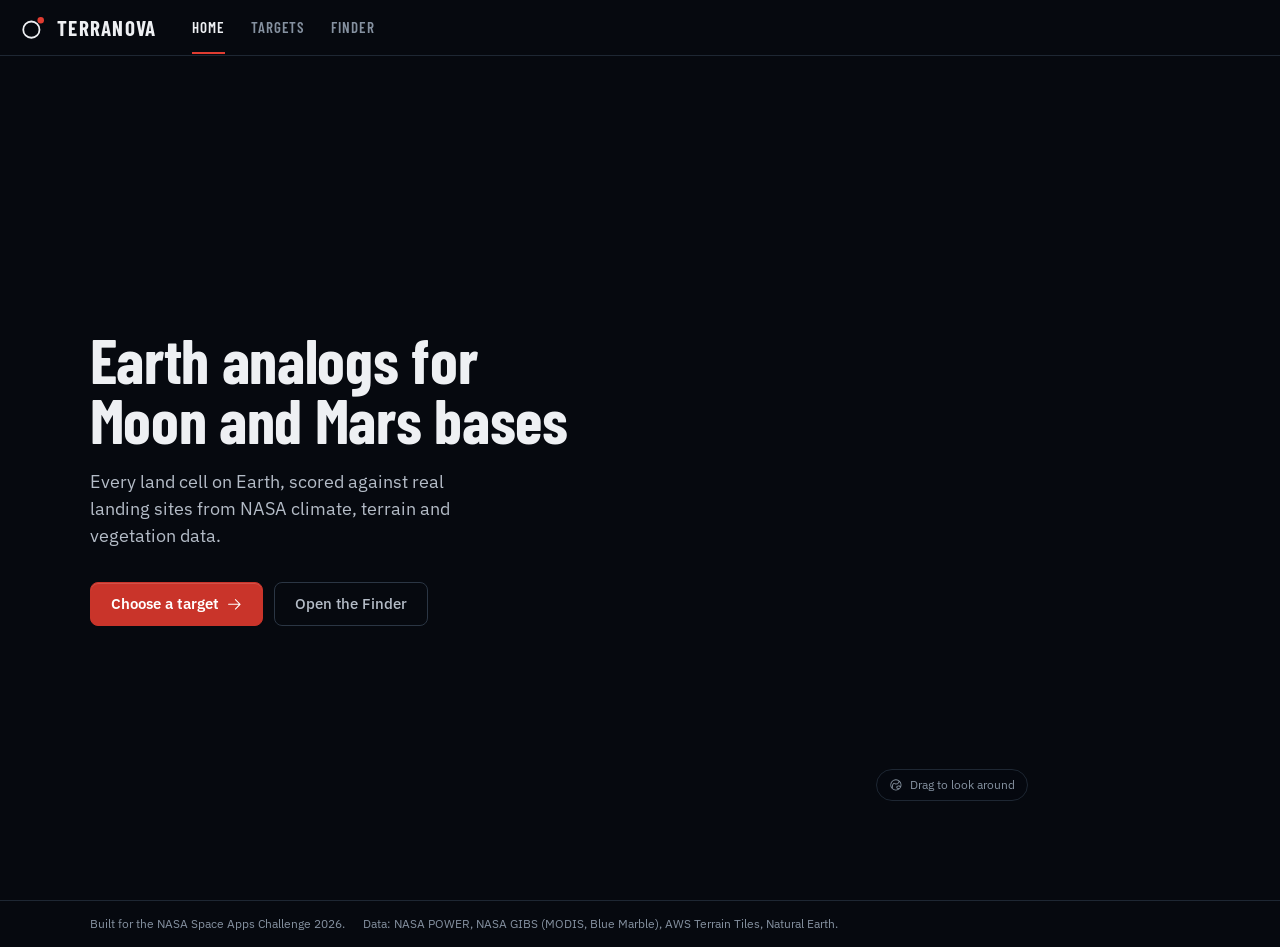
==== commit c559ea59: "Soft atmosphere, review fixes and finishing touches - Atmosphere shaped by geometry (glow peaks at t" ====
--- a/web/index.html
+++ b/web/index.html
@@ -43,7 +43,8 @@
       <dl class="home-facts reveal" id="facts" style="--d: 3" hidden></dl>
     </div>
     <div class="home-globe">
-      <canvas id="welcomeGlobeCanvas" role="img" aria-label="Earth, with the Moon and Mars in the background"></canvas>
+      <canvas id="welcomeGlobeCanvas" role="img" aria-label="Earth, with the Moon and Mars in the background. Drag to look around."></canvas>
+      <p class="globe-hint" id="globeHint" aria-hidden="true"><svg class="i"><use href="icons.svg#i-globe-hemisphere-east"></use></svg>Drag to look around</p>
     </div>
   </main>
 
--- a/web/styles.css
+++ b/web/styles.css
@@ -101,6 +101,7 @@
 /* primary: solid accent */
 button.primary, .btn-primary, .godseye-button {
   background: var(--accent-btn); color: var(--accent-ink); border: 1px solid var(--accent-btn); font-weight: 600;
+  box-shadow: inset 0 1px 0 rgba(255, 255, 255, 0.14);
 }
 button.primary:hover:not(:disabled), .btn-primary:hover, .godseye-button:hover:not(:disabled) { background: var(--accent-btn-hover); border-color: var(--accent-btn-hover); }
 
@@ -152,7 +153,6 @@
 .nav-link.active::after, .nav-link[aria-current="page"]::after {
   content: ""; position: absolute; left: 12px; right: 12px; bottom: -11px; height: 2px; background: var(--accent);
 }
-.chips { display: flex; gap: 8px; flex-wrap: wrap; margin-left: auto; }
 .chip {
   display: inline-flex; align-items: center; gap: 6px; min-height: 26px;
   padding: 0 11px; border: 1px solid var(--line); border-radius: 999px;
@@ -162,7 +162,39 @@
 .chip-button:hover { color: var(--ink); border-color: var(--ink-3); }
 .chip .dot { width: 7px; height: 7px; border-radius: 50%; background: var(--ink-3); }
 .chip .dot.on { background: var(--ok); }
-.top-actions { display: flex; gap: 6px; align-items: center; }
+.top-right { margin-left: auto; display: flex; gap: 8px; align-items: center; }
+.menu-wrap { position: relative; }
+.pill {
+  display: inline-flex; align-items: center; gap: 8px; min-height: 34px; padding: 0 10px 0 12px;
+  border: 1px solid var(--line-2); border-radius: 999px; background: transparent; color: var(--ink-2);
+  font-size: 12.5px; white-space: nowrap; cursor: pointer; transition: color var(--t-fast), border-color var(--t-fast);
+}
+.pill:hover, .pill[aria-expanded="true"] { color: var(--ink); border-color: var(--ink-3); }
+.pill .dot { width: 7px; height: 7px; border-radius: 50%; background: var(--ink-3); }
+.pill .dot.on { background: var(--ok); }
+.pill .dot.off { background: var(--accent); }
+.pill-auc { color: var(--ink); padding-left: 8px; border-left: 1px solid var(--line-2); }
+.caret { width: 12px; height: 12px; color: var(--ink-3); transition: transform var(--t-state) var(--ease); }
+[aria-expanded="true"] > .caret { transform: rotate(180deg); }
+.menu {
+  position: absolute; right: 0; top: calc(100% + 6px); z-index: 30; min-width: 240px; padding: 4px;
+  background: var(--surface); border: 1px solid var(--line-2); border-radius: var(--r); box-shadow: var(--shadow);
+  transform-origin: top right; animation: pop var(--t-fast) var(--ease) both;
+}
+.menu [role="menuitem"] {
+  display: flex; align-items: center; gap: 10px; width: 100%; min-height: 36px; padding: 0 10px;
+  border: 0; border-radius: var(--r-sm); background: none; color: var(--ink-2); font-size: 13px; text-align: left; cursor: pointer;
+  transition: background-color var(--t-fast), color var(--t-fast);
+}
+.menu [role="menuitem"]:hover, .menu [role="menuitem"]:focus-visible { background: var(--surface-2); color: var(--ink); outline: none; }
+.menu [role="menuitem"] .i { color: var(--ink-3); }
+.menu kbd { margin-left: auto; }
+.status-panel { width: 290px; padding: 6px 14px 14px; }
+.status-panel dl { margin: 0 0 12px; }
+.status-panel dl div { display: flex; justify-content: space-between; gap: 14px; padding: 9px 0; border-bottom: 1px solid var(--line); font-size: 12.5px; }
+.status-panel dt { color: var(--ink-3); }
+.status-panel dd { margin: 0; color: var(--ink); text-align: right; }
+.status-panel > button { width: 100%; }
 
 /* -------------------------------------------------------------- home page */
 
@@ -181,7 +213,16 @@
 .home-facts dd { margin: 0; font: 500 22px/1 var(--mono); color: var(--ink); }
 .home-facts dt { color: var(--ink-3); font-size: 12.5px; }
 .home-globe { position: relative; height: min(78vh, 760px); }
-.home-globe canvas { width: 100%; height: 100%; display: block; outline: none; }
+.home-globe canvas { width: 100%; height: 100%; display: block; outline: none; cursor: grab; }
+.home-globe canvas:active { cursor: grabbing; }
+.globe-hint {
+  position: absolute; left: 0; right: 0; bottom: 4%; width: fit-content; margin: 0 auto;
+  display: inline-flex; align-items: center; gap: 7px; padding: 6px 12px; border-radius: 999px;
+  border: 1px solid var(--line); background: rgba(6, 9, 15, 0.6); color: var(--ink-3); font-size: 12px;
+  pointer-events: none; transition: opacity var(--t-view) var(--ease);
+  animation: reveal var(--t-view) var(--ease) both; animation-delay: 1.2s;
+}
+.globe-hint.gone { opacity: 0; }
 .site-foot {
   padding: 14px clamp(20px, 7vw, 112px); border-top: 1px solid var(--line);
   color: var(--ink-3); font-size: 12px; display: flex; flex-wrap: wrap; gap: 6px 18px;
@@ -209,7 +250,7 @@
 .dest-card:hover { border-color: var(--line-2); background: var(--surface-2); transform: translateY(-2px); }
 .dest-card:active { transform: translateY(0); }
 .dest-card .orb {
-  width: 72px; height: 72px; border-radius: 50%; background-size: 200% 100%; background-position: 30% 50%;
+  width: 72px; height: 72px; border-radius: 50%; background-size: 200% 100%; background-position: var(--x, 30%) 50%;
   box-shadow: inset -14px -11px 24px rgba(0, 0, 0, 0.85), inset 3px 2px 8px rgba(255, 255, 255, 0.08);
 }
 .dest-card .orb.custom { display: grid; place-items: center; background: var(--surface-2); box-shadow: inset 0 0 0 1px var(--line-2); color: var(--ink-2); }
@@ -219,6 +260,8 @@
 .dest-card p { margin-top: 11px; color: var(--ink-2); font-size: 13.5px; line-height: 1.5; display: -webkit-box; -webkit-line-clamp: 3; -webkit-box-orient: vertical; overflow: hidden; }
 .dest-card .go { position: absolute; right: 16px; top: 18px; color: var(--ink-3); transition: color var(--t-fast), transform var(--t-state) var(--ease); }
 .dest-card:hover .go { color: var(--accent); transform: translateX(3px); }
+.dest-card:hover .orb, .dest-card:focus-visible .orb { animation: orb-turn 14s linear infinite; }
+@keyframes orb-turn { from { background-position: var(--x, 30%) 50%; } to { background-position: calc(var(--x, 30%) - 200%) 50%; } }
 .dest-state { margin-top: 32px; padding: 20px; border: 1px solid var(--line); border-radius: var(--r-lg); color: var(--ink-2); display: flex; gap: 12px; align-items: center; flex-wrap: wrap; }
 .skeleton { background: linear-gradient(90deg, var(--surface) 0%, var(--surface-2) 50%, var(--surface) 100%); background-size: 200% 100%; animation: shimmer 1.4s linear infinite; border-radius: var(--r-lg); }
 .dest-grid .skeleton { height: 128px; }
@@ -508,7 +551,11 @@
 #globe { cursor: grab; }
 #globe:active { cursor: grabbing; }
 #flatmap { cursor: crosshair; }
-.labels { position: absolute; inset: 0; pointer-events: none; overflow: hidden; }
+.labels { position: absolute; inset: 0; z-index: 2; pointer-events: none; overflow: hidden; }
+.stage::after {
+  content: ""; position: absolute; inset: 0; z-index: 1; pointer-events: none;
+  background: radial-gradient(ellipse 75% 70% at 50% 50%, transparent 60%, rgba(6, 9, 15, 0.55) 100%);
+}
 
 .marker {
   position: absolute; transform: translate(-50%, -50%);
@@ -521,7 +568,8 @@
 }
 .marker:hover { transform: translate(-50%, -50%) scale(1.12); border-color: var(--ink); }
 .marker.active { background: var(--accent-btn); border-color: var(--accent-btn); color: var(--accent-ink); transform: translate(-50%, -50%) scale(1.12); }
-.marker.minor { min-width: 11px; width: 11px; height: 11px; padding: 0; font-size: 0; background: var(--ink-2); border-color: var(--bg); }
+.marker.minor { min-width: 11px; width: 11px; height: 11px; padding: 0; font-size: 0; background: var(--score); border-color: var(--bg); }
+.marker.minor:hover, .marker.minor:focus-visible { background: rgba(9, 13, 20, 0.88); border-color: var(--score); color: var(--ink); }
 .marker.minor:hover, .marker.minor.active, .marker.minor:focus-visible { min-width: 22px; width: auto; height: 22px; padding: 0 6px; font-size: 11px; }
 .marker.minor.active { background: var(--accent); }
 .marker.pinned { box-shadow: 0 0 0 3px rgba(124, 183, 255, 0.55); }
@@ -626,6 +674,12 @@
 .legend .scale.abs span:first-child { transform: none; }
 .legend .scale.abs span:last-child { transform: translateX(-100%); }
 .legend .note { font-size: 12px; color: var(--ink-3); margin-top: 6px; line-height: 1.45; }
+.legend .marks { display: flex; flex-wrap: wrap; gap: 4px 14px; margin-top: 8px; font-size: 12px; color: var(--ink-2); }
+.legend .marks span { display: inline-flex; align-items: center; gap: 6px; }
+.mk { display: inline-grid; place-items: center; flex: none; }
+.mk.top { min-width: 18px; height: 18px; padding: 0 4px; border-radius: 9px; border: 1px solid rgba(238, 240, 243, 0.7); background: var(--bg); font: 500 10px/1 var(--mono); font-style: normal; color: var(--ink); }
+.mk.minor { width: 10px; height: 10px; border-radius: 50%; background: var(--score); }
+.mk.known { width: 8px; height: 8px; margin: 0 1px; transform: rotate(45deg); background: var(--ink); }
 .legend .hist { display: flex; align-items: flex-end; gap: 1px; height: 26px; margin-top: 11px; }
 .legend .hist i { flex: 1; background: var(--line-2); border-radius: 1px 1px 0 0; min-height: 1px; }
 .legend .hist i.hot { background: var(--score); }
@@ -682,9 +736,9 @@
   background: var(--overlay); backdrop-filter: blur(10px); box-shadow: var(--shadow);
   font-size: 12px;
 }
-.info-card > * { animation: card-in var(--t-state) var(--ease) both; }
+.info-card > :not(.ic-close) { animation: card-in var(--t-state) var(--ease) both; }
 @keyframes card-in { from { opacity: 0; transform: translateY(6px); } }
-.info-card .ic-close { position: absolute; top: 8px; right: 8px; width: 26px; height: 26px; min-height: 26px; border: 0; }
+.info-card .ic-close { position: absolute; z-index: 2; top: 8px; right: 8px; width: 26px; height: 26px; min-height: 26px; border: 0; }
 .info-card .ic-close .i { width: 14px; height: 14px; }
 .info-card .ic-img { position: relative; width: 88px; height: 88px; border-radius: var(--r); overflow: hidden; background: var(--bg); }
 .info-card .ic-img img { width: 100%; height: 100%; object-fit: cover; display: block; animation: fade var(--t-state) both; }
@@ -708,7 +762,11 @@
 }
 .loading.done { opacity: 0; visibility: hidden; pointer-events: none; }
 .spinner { width: 32px; height: 32px; border-radius: 50%; border: 2px solid var(--line-2); border-top-color: var(--accent); animation: spin 0.9s linear infinite; }
-.loading.failed .spinner { display: none; }
+.loading.failed .spinner, .loading.failed .load-bar, .loading.failed #loadingStep { display: none; }
+.loading-mark { width: 40px; height: 40px; color: var(--ink); animation: breathe 2.4s var(--ease) infinite alternate; }
+@keyframes breathe { from { opacity: 0.55; } to { opacity: 1; } }
+.load-bar { width: 220px; height: 2px; border-radius: 1px; background: var(--line); overflow: hidden; }
+.load-bar i { display: block; width: 100%; height: 100%; background: var(--accent); transform: scaleX(0); transform-origin: left; transition: transform var(--t-view) var(--ease); }
 @keyframes spin { to { transform: rotate(360deg); } }
 
 /* ------------------------------------------------- dialogs, toasts, tour */
@@ -912,13 +970,6 @@
 
 /* ------------------------------------------------------------ responsive */
 
-@media (max-width: 1360px) {
-  #chipCells { display: none; }
-}
-@media (max-width: 1200px) {
-  .top-actions .btn-label { display: none; }
-  .top-actions button.ghost { width: 36px; padding: 0; }
-}
 @media (max-width: 1280px) {
   .layout { --sidebar-w: 320px; }
   .search input { width: 190px; }
@@ -931,7 +982,6 @@
   .panel { overflow: visible; border-right: 0; }
   .edge-toggle { display: none; }
   body.hide-sidebar .sidebar { visibility: visible; }
-  .chips { display: none; }
   .legend .note, .legend .credit-line { display: none; }
   .twin { width: 140px; padding: 8px; }
   .twin canvas { width: 122px; height: 122px; }
@@ -948,6 +998,8 @@
 @media (max-width: 720px) {
   .topbar { gap: 12px; padding: 0 12px; }
   .brand .wordmark, .brand h1 { font-size: 18px; }
+  #statusMode, #helpButton .btn-label { display: none; }
+  .pill-auc { padding-left: 0; border-left: 0; }
   .nav-link { padding: 8px 8px; font-size: 14px; }
   .search input { width: 150px; }
   .search input:focus { width: 210px; }
@@ -967,7 +1019,6 @@
   .main-nav { gap: 0; }
   .nav-link { padding: 8px 6px; font-size: 13px; letter-spacing: 0.04em; }
   .brand .wordmark { display: none; }
-  .top-actions #openSources { display: none; }
   .tool-group.layers .toggle.opacity { display: none; }
 }
 
